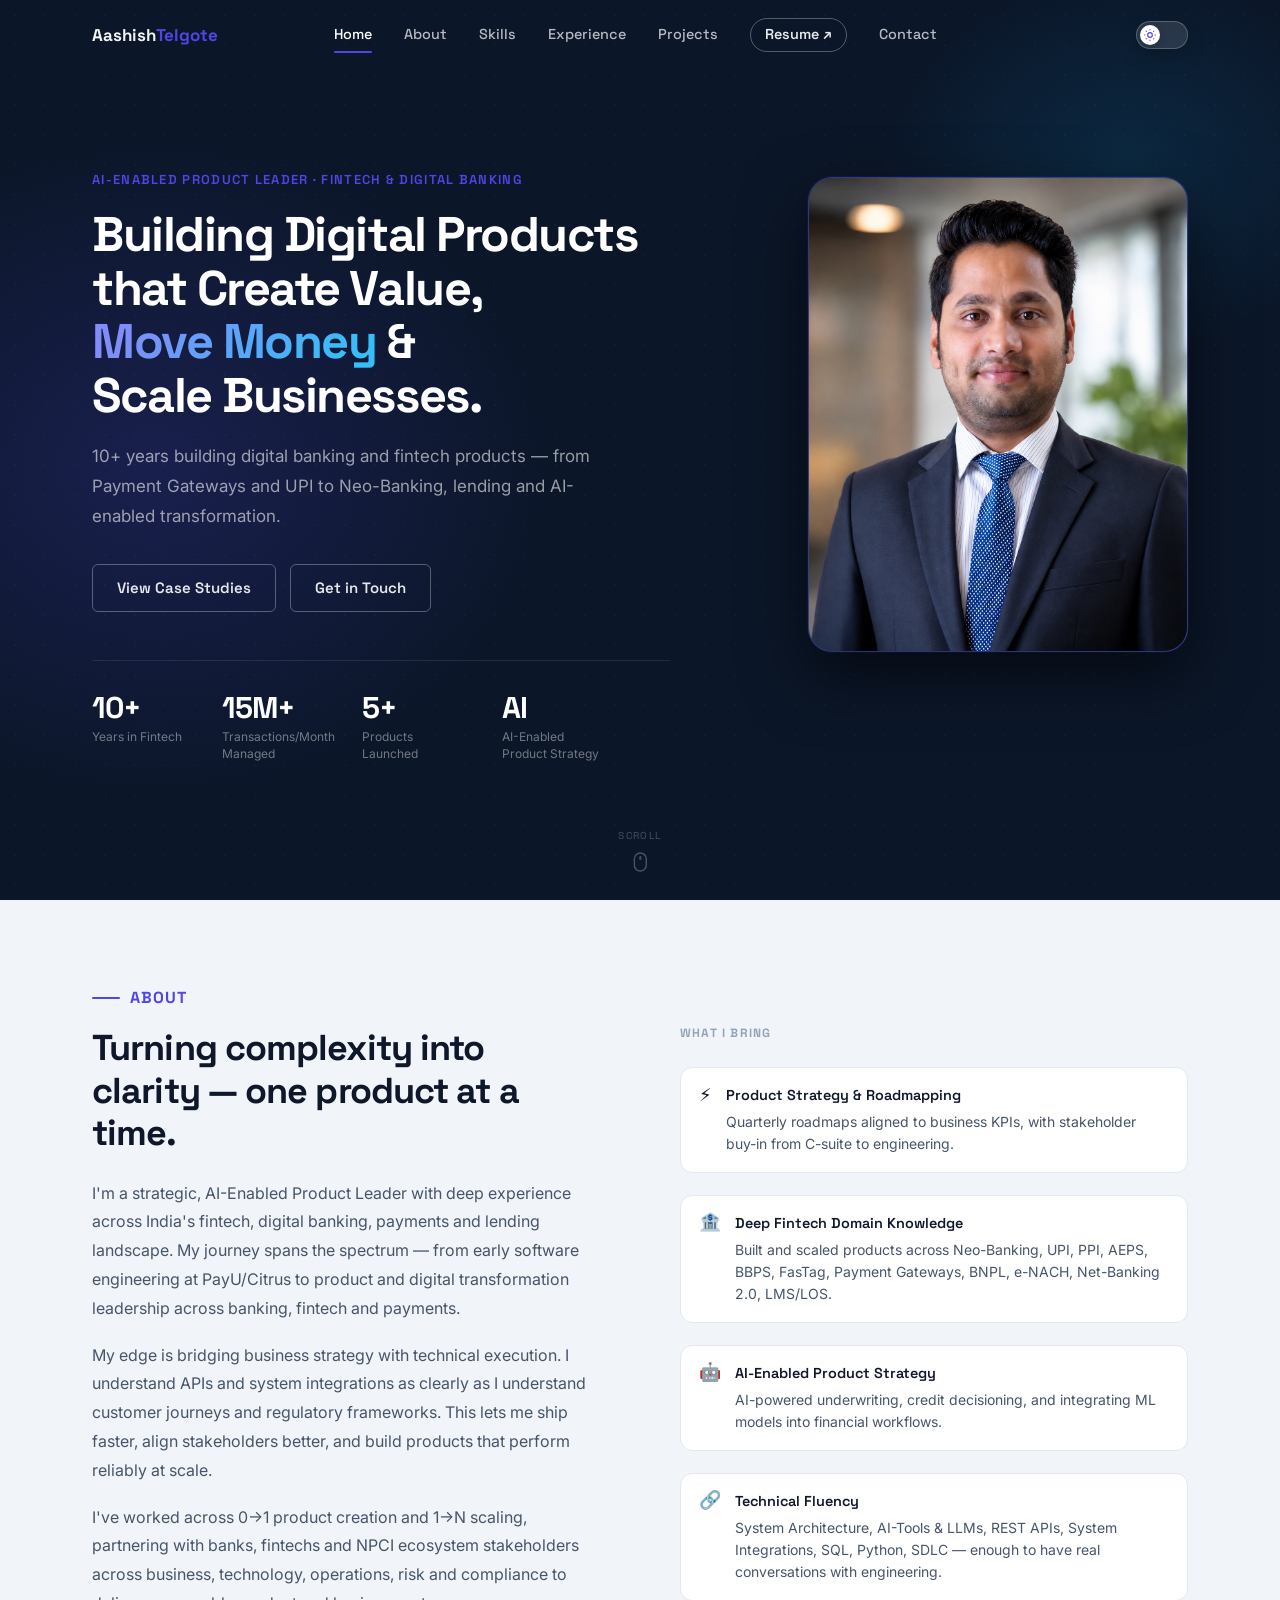
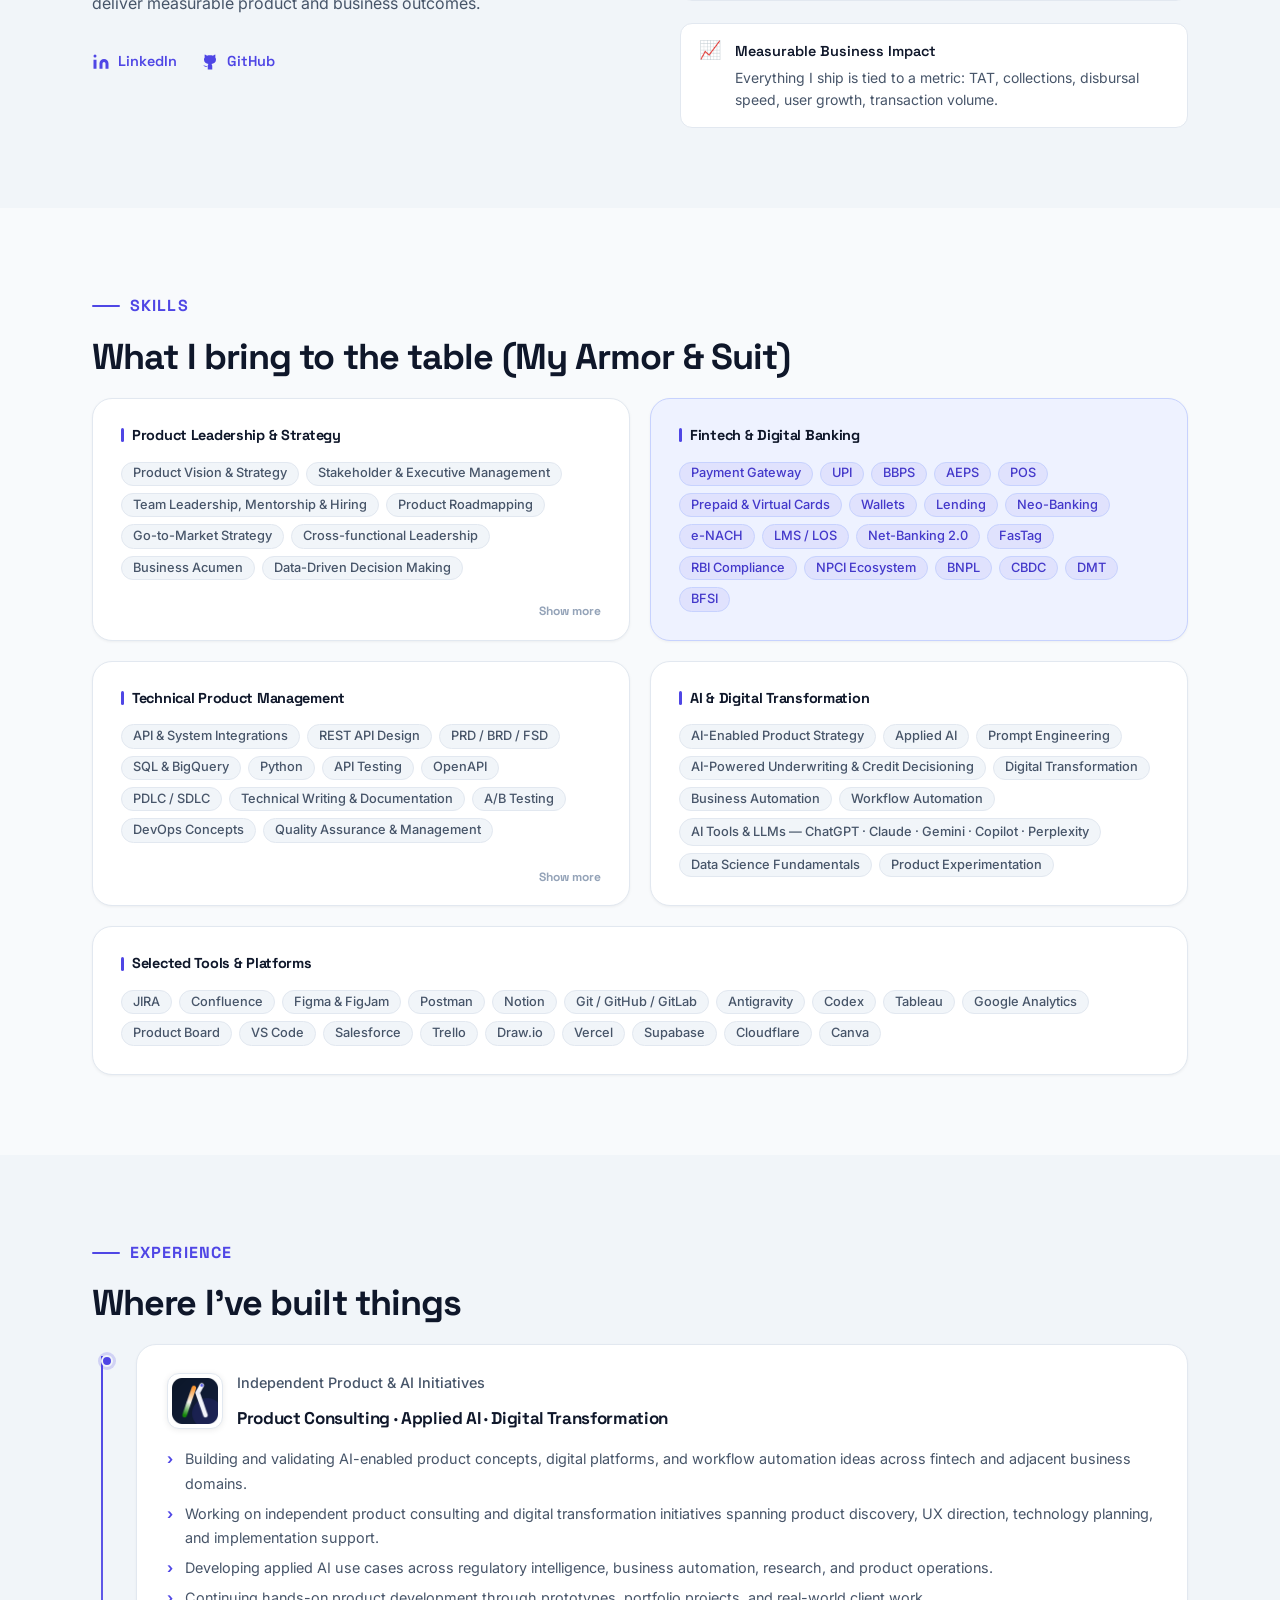
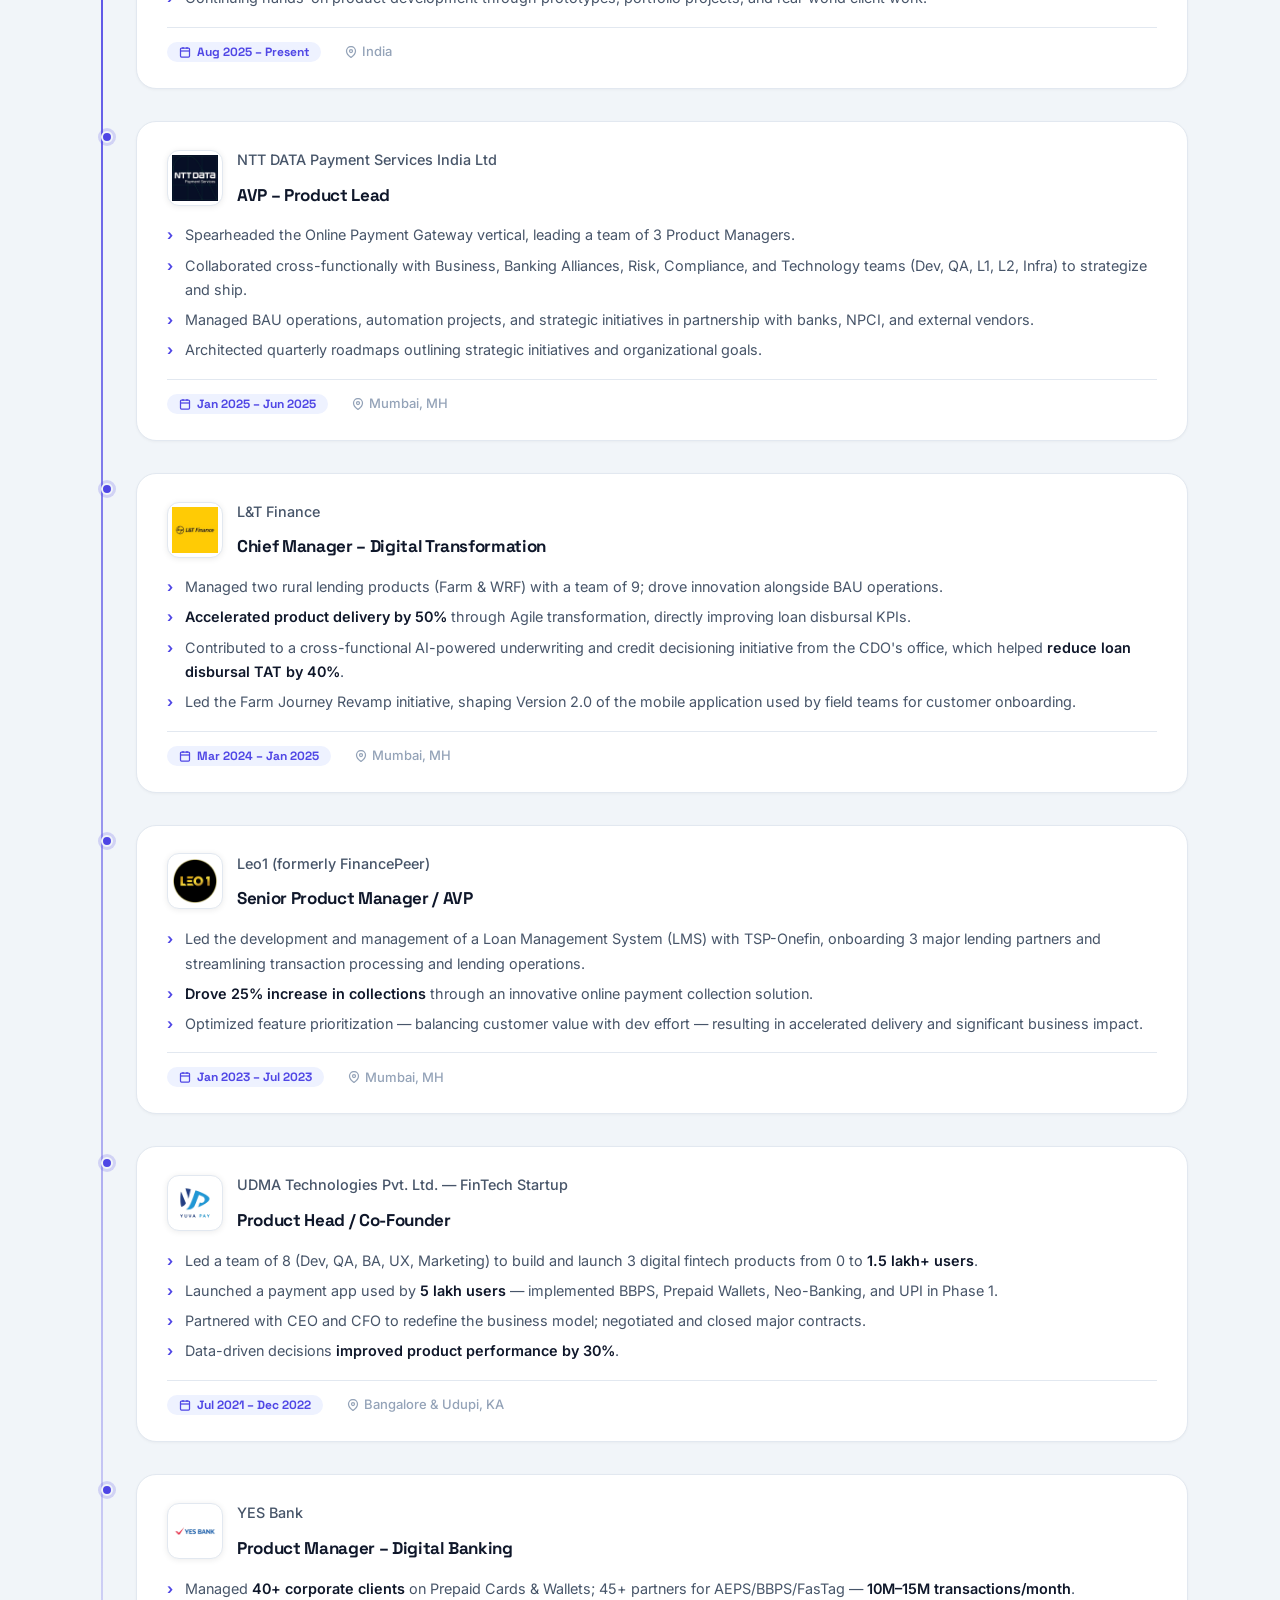
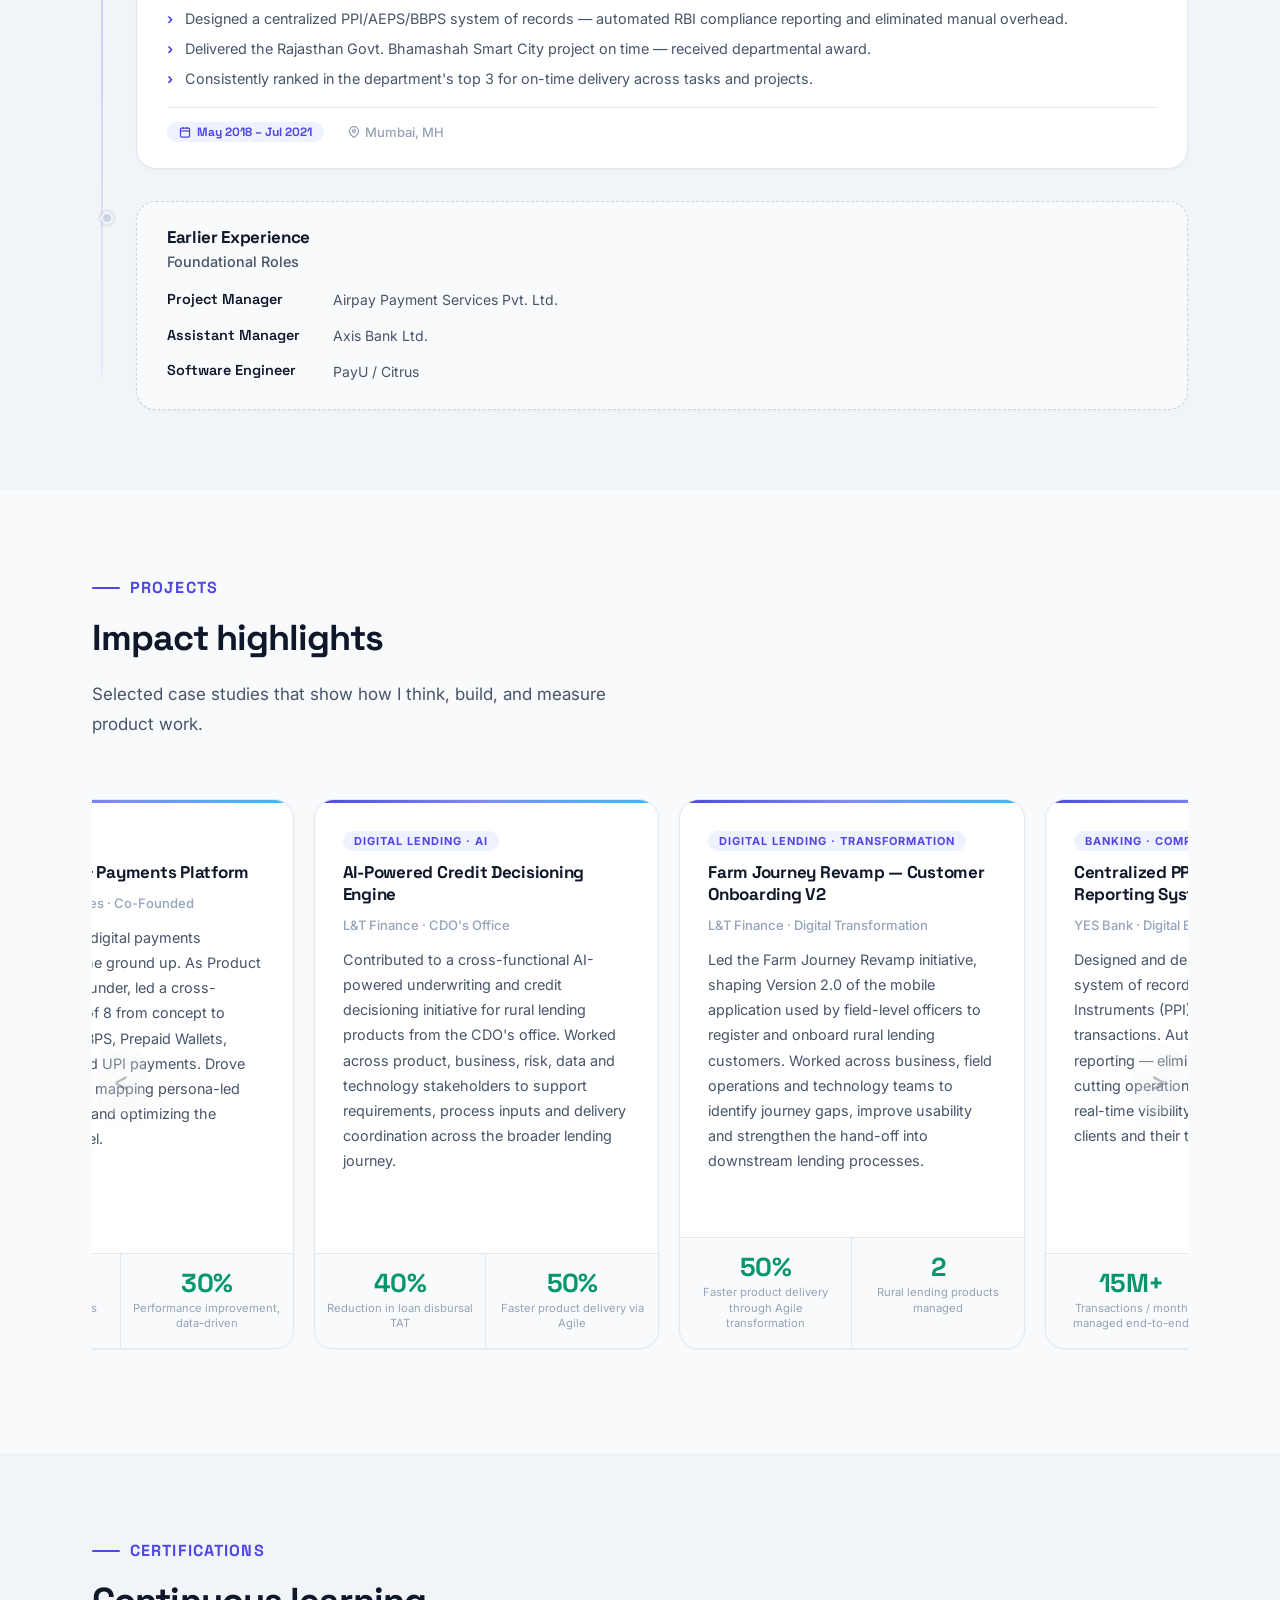
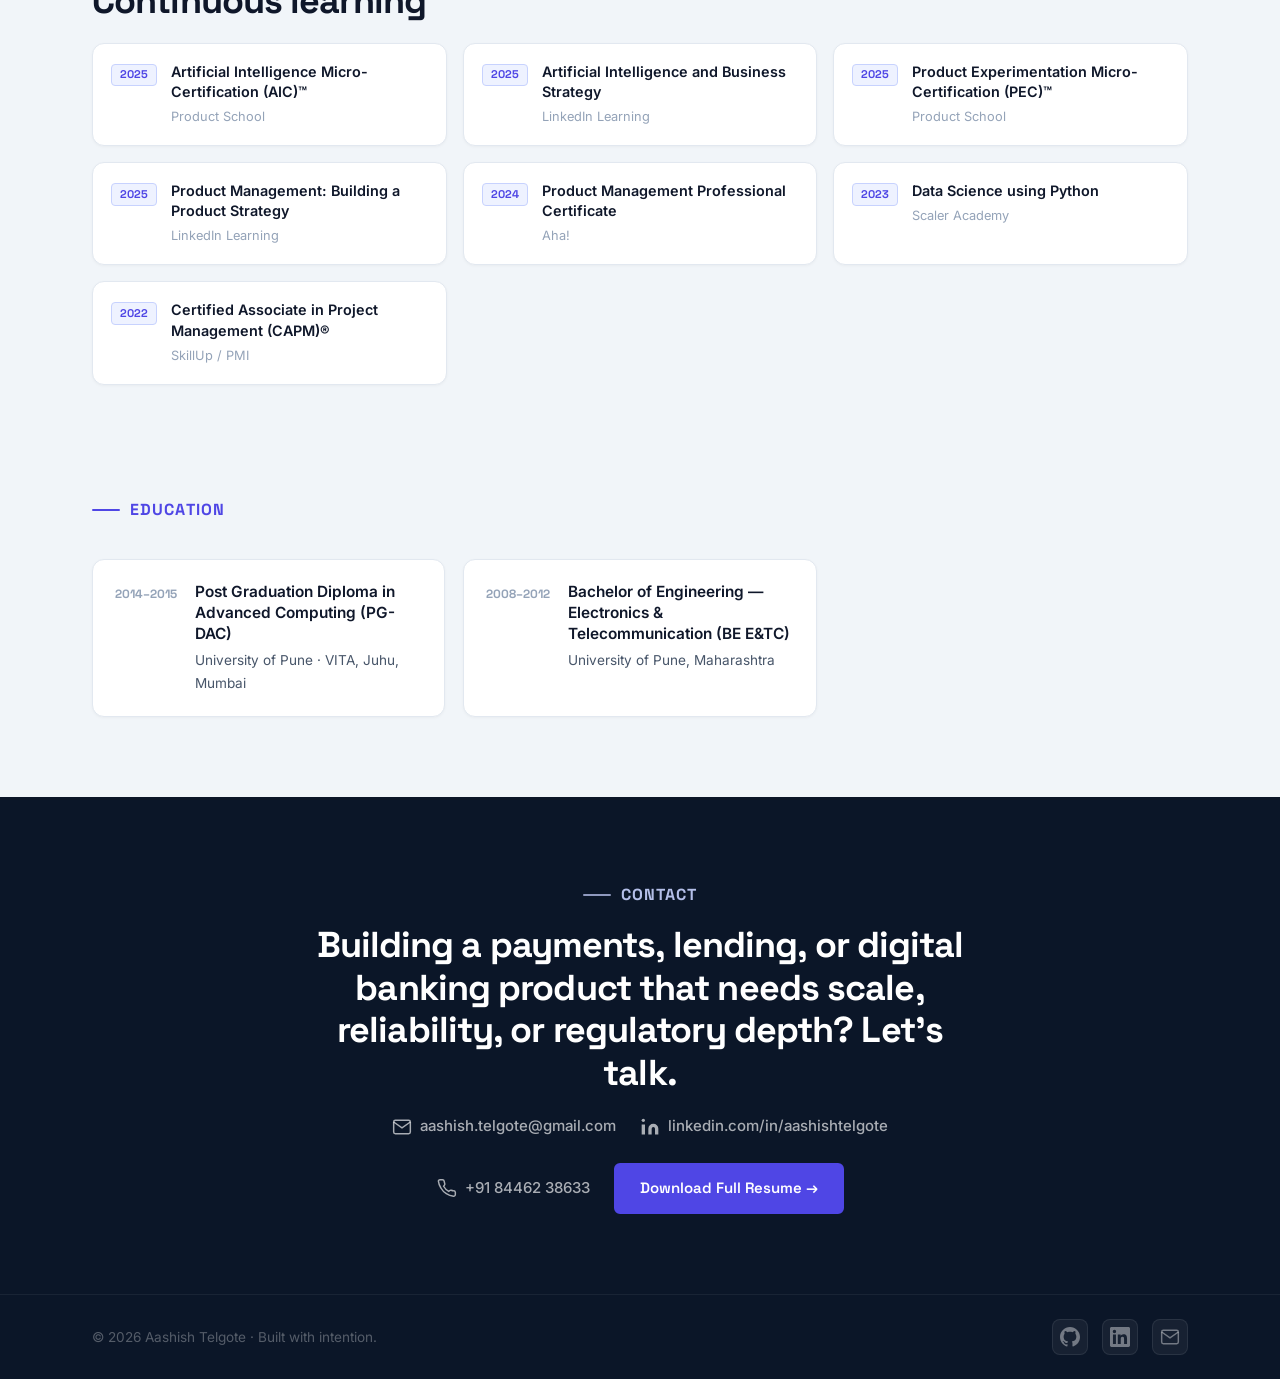
==== index.html @ 4cb27f3c "Refine skills section and capability presentation" ====
<!DOCTYPE html>
<html lang="en">
<head>
  <meta charset="UTF-8" />
  <meta name="viewport" content="width=device-width, initial-scale=1.0" />
  <meta name="description" content="Aashish Telgote – AI-Enabled Product Leader with 10+ years in fintech, digital banking, and payments. Building products that move money and scale businesses." />
  
  <title>Aashish Telgote | AI-Enabled Product Leader – Digital Banking & Fintech</title>
  <meta name="author" content="Aashish Telgote">
  <meta property="og:type" content="Portfolio Website">

  <!-- Favicons -->
<link rel="icon" type="image/svg+xml" href="assets/images/favicon/favicon.svg">
<link rel="icon" type="image/x-icon" href="assets/images/favicon/favicon.ico">
<link rel="icon" type="image/png" sizes="32x32" href="assets/images/favicon/favicon-32x32.png">
<link rel="icon" type="image/png" sizes="16x16" href="assets/images/favicon/favicon-16x16.png">
<link rel="apple-touch-icon" sizes="180x180" href="assets/images/favicon/apple-touch-icon.png">
<link rel="manifest" href="assets/images/favicon/site.webmanifest">

<!-- Open Graph / LinkedIn, Facebook -->
<meta property="og:type" content="website">
<meta property="og:url" content="https://aashishlabs.github.io/">
<meta property="og:title" content="Aashish Telgote | AI-Enabled Product Leader – Digital Banking & Fintech">
<meta property="og:description" content="AI-enabled Product Leader with 10+ years building fintech and digital banking products. Explore case studies, experience, and impact.">
<meta property="og:image" content="https://aashishlabs.github.io/assets/images/favicon/og-image.jpg">
<meta property="og:image:width" content="1200">
<meta property="og:image:height" content="630">

<!-- Twitter -->
<meta name="twitter:card" content="summary_large_image">
<meta name="twitter:title" content="Aashish Telgote | AI-Enabled Product Leader – Digital Banking & Fintech">
<meta name="twitter:description" content="AI-enabled Product Leader with 10+ years building fintech and digital banking products.">
<meta name="twitter:image" content="https://aashishlabs.github.io/assets/images/favicon/og-image.jpg">
  <!-- Google Analytics 4 -->
  <script async src="https://www.googletagmanager.com/gtag/js?id=G-290YNS50S0"></script>
  <script>
    window.dataLayer = window.dataLayer || [];
    function gtag(){dataLayer.push(arguments);}
    window.analyticsDebug = new URLSearchParams(window.location.search).has('ga_debug');
    gtag('js', new Date());
    gtag('config', 'G-290YNS50S0', {
      debug_mode: window.analyticsDebug
    });
  </script>

  <!-- Preconnect for performance -->
  <link rel="preconnect" href="https://fonts.googleapis.com" />
  <link rel="preconnect" href="https://fonts.gstatic.com" crossorigin />
  <link href="https://fonts.googleapis.com/css2?family=Space+Grotesk:wght@400;500;600;700&family=Inter:ital,wght@0,400;0,500;0,600;1,400&display=swap" rel="stylesheet" />
  <script>
    (() => {
      const storedTheme = localStorage.getItem('theme');
      const prefersDark = window.matchMedia('(prefers-color-scheme: dark)').matches;
      document.documentElement.dataset.theme = storedTheme || (prefersDark ? 'dark' : 'light');
    })();
  </script>


  <link rel="stylesheet" href="assets/css/style.css?v=1.6" />
</head>
<body>

  <!-- ══════════════════════════════════════
       NAVIGATION
  ══════════════════════════════════════ -->
  <header class="nav" id="nav">
    <div class="container nav__inner">
      <a href="#hero" class="nav__logo" aria-label="Home">
        Aashish<span>Telgote</span>
      </a>
      <nav class="nav__links" id="navLinks" aria-label="Primary navigation">
        <a href="#hero">Home</a>
        <a href="#about">About</a>
        <a href="#skills">Skills</a>
        <a href="#experience">Experience</a>
        <a href="#case-studies">Projects</a>
        <a href="assets/files/Aashish_Telgote_Resume.pdf" class="nav__resume" target="_blank" rel="noopener">Resume ↗</a>
        <a href="#contact">Contact</a>
      </nav>
      <button class="theme-toggle" id="themeToggle" type="button" aria-label="Switch to dark mode" aria-pressed="false">
        <span class="theme-toggle__track" aria-hidden="true">
          <span class="theme-toggle__thumb">
            <svg class="theme-toggle__icon theme-toggle__icon--sun" width="14" height="14" viewBox="0 0 24 24" fill="none" stroke="currentColor" stroke-width="2" aria-hidden="true">
              <circle cx="12" cy="12" r="4"></circle>
              <path d="M12 2v2"></path>
              <path d="M12 20v2"></path>
              <path d="m4.93 4.93 1.41 1.41"></path>
              <path d="m17.66 17.66 1.41 1.41"></path>
              <path d="M2 12h2"></path>
              <path d="M20 12h2"></path>
              <path d="m6.34 17.66-1.41 1.41"></path>
              <path d="m19.07 4.93-1.41 1.41"></path>
            </svg>
            <svg class="theme-toggle__icon theme-toggle__icon--moon" width="14" height="14" viewBox="0 0 24 24" fill="none" stroke="currentColor" stroke-width="2" aria-hidden="true">
              <path d="M20.98 12.74A8.5 8.5 0 0 1 11.26 3.02 7.5 7.5 0 1 0 20.98 12.74Z"></path>
            </svg>
          </span>
        </span>
      </button>

      <button type="button" class="nav__toggle" id="navToggle" aria-label="Toggle navigation" aria-expanded="false" aria-controls="navLinks">
        <span></span><span></span><span></span>
      </button>
    </div>
  </header>

  <main>

    <!-- ══════════════════════════════════════
         HERO
    ══════════════════════════════════════ -->
    <section class="hero" id="hero" aria-label="Introduction">
      <div class="container hero__inner">

        <div class="hero__content">
          <p class="eyebrow">AI-Enabled Product Leader · Fintech &amp; Digital Banking</p>
          <h1 class="hero__headline">
            Building Digital Products<br />
            that Create Value,<br />
            <em>Move Money</em> &amp;<br />
            Scale Businesses.
          </h1>
          <p class="hero__sub">
            10+ years building digital banking and fintech products — from Payment Gateways and UPI to Neo-Banking, lending and AI-enabled transformation.
          </p>
          <div class="hero__actions">
            <a href="#case-studies" class="btn btn--hero">View Case Studies</a>
            <a href="#contact" class="btn btn--hero">Get in Touch</a>
          </div>

          <div class="hero__metrics" aria-label="Key achievements">
            <div class="metric">
              <span class="metric__val">10+</span>
              <span class="metric__label">Years in Fintech</span>
            </div>
            <div class="metric">
              <span class="metric__val">15M+</span>
              <span class="metric__label">Transactions/Month Managed</span>
            </div>
            <div class="metric">
              <span class="metric__val">5+</span>
              <span class="metric__label">Products Launched</span>
            </div>
            <div class="metric">
              <span class="metric__val">AI</span>
              <span class="metric__label">AI-Enabled Product Strategy</span>
            </div>
          </div>
        </div>

        <div class="hero__portrait">
          <div class="portrait-wrapper">
            <img
              src="assets/images/profile.png"
              alt="Aashish Telgote, AI-Enabled Product Leader"
              width="380"
              height="380"
            />
          </div>
        </div>

      </div>
      <div class="hero__scroll-hint" aria-hidden="true">
        <span>Scroll</span>
        <svg width="14" height="20" viewBox="0 0 14 20" fill="none" xmlns="http://www.w3.org/2000/svg">
          <rect x="1" y="1" width="12" height="18" rx="6" stroke="currentColor" stroke-width="1.5"/>
          <rect x="6" y="4" width="2" height="4" rx="1" fill="currentColor"/>
        </svg>
      </div>
    </section>

    <!-- ══════════════════════════════════════
         ABOUT
    ══════════════════════════════════════ -->
    <section class="section section--light" id="about" aria-label="About">
      <div class="container">
        <p class="section-label">About</p>
        <div class="about__grid">

          <div class="about__bio">
            <h2 class="section-heading">Turning complexity into clarity — one product at a time.</h2>
            <p>I'm a strategic, AI-Enabled Product Leader with deep experience across India's fintech, digital banking, payments and lending landscape. My journey spans the spectrum — from early software engineering at PayU/Citrus to product and digital transformation leadership across banking, fintech and payments.</p>
            <p>My edge is bridging business strategy with technical execution. I understand APIs and system integrations as clearly as I understand customer journeys and regulatory frameworks. This lets me ship faster, align stakeholders better, and build products that perform reliably at scale.</p>
            <p>I've worked across 0→1 product creation and 1→N scaling, partnering with banks, fintechs and NPCI ecosystem stakeholders across business, technology, operations, risk and compliance to deliver measurable product and business outcomes.</p>

            <div class="about__links">
              <a href="https://www.linkedin.com/in/aashishtelgote" target="_blank" rel="noopener" class="social-link">
                <svg width="18" height="18" viewBox="0 0 24 24" fill="currentColor" aria-hidden="true">
                  <path d="M16 8a6 6 0 0 1 6 6v7h-4v-7a2 2 0 0 0-2-2 2 2 0 0 0-2 2v7h-4v-7a6 6 0 0 1 6-6z"/>
                  <rect x="2" y="9" width="4" height="12"/>
                  <circle cx="4" cy="4" r="2"/>
                </svg>
                LinkedIn
              </a>
              <a href="https://github.com/aashishlabs" target="_blank" rel="noopener" class="social-link">
                <svg width="18" height="18" viewBox="0 0 24 24" fill="currentColor" aria-hidden="true">
                  <path d="M15 22v-4a4.8 4.8 0 0 0-1-3.5c3 0 6-2 6-5.5.08-1.25-.27-2.48-1-3.5.28-1.15.28-2.35 0-3.5 0 0-1 0-3 1.5-2.64-.5-5.36-.5-8 0C6 2 5 2 5 2c-.3 1.15-.3 2.35 0 3.5A5.403 5.403 0 0 0 4 9c0 3.5 3 5.5 6 5.5-.39.49-.68 1.05-.85 1.65-.17.6-.22 1.23-.15 1.85v4"/>
                  <path d="M9 18c-4.51 2-5-2-7-2"/>
                </svg>
                GitHub
              </a>
            </div>
          </div>

          <div class="about__pillars">
            <h3 class="pillars-heading">What I bring</h3>
            <ul class="bring-list">
              <li class="bring-item">
                <span class="bring-icon" aria-hidden="true">⚡</span>
                <div>
                  <strong>Product Strategy &amp; Roadmapping</strong>
                  <p>Quarterly roadmaps aligned to business KPIs, with stakeholder buy-in from C-suite to engineering.</p>
                </div>
              </li>
              <li class="bring-item">
                <span class="bring-icon" aria-hidden="true">🏦</span>
                <div>
                  <strong>Deep Fintech Domain Knowledge</strong>
                  <p>Built and scaled products across Neo-Banking, UPI, PPI, AEPS, BBPS, FasTag, Payment Gateways, BNPL, e-NACH, Net-Banking 2.0, LMS/LOS.</p>
                </div>
              </li>
              <li class="bring-item">
                <span class="bring-icon" aria-hidden="true">🤖</span>
                <div>
                  <strong>AI-Enabled Product Strategy</strong>
                  <p>AI-powered underwriting, credit decisioning, and integrating ML models into financial workflows.</p>
                </div>
              </li>
              <li class="bring-item">
                <span class="bring-icon" aria-hidden="true">🔗</span>
                <div>
                  <strong>Technical Fluency</strong>
                  <p>System Architecture, AI-Tools & LLMs, REST APIs, System Integrations, SQL, Python, SDLC — enough to have real conversations with engineering.</p>
                </div>
              </li>
              <li class="bring-item">
                <span class="bring-icon" aria-hidden="true">📈</span>
                <div>
                  <strong>Measurable Business Impact</strong>
                  <p>Everything I ship is tied to a metric: TAT, collections, disbursal speed, user growth, transaction volume.</p>
                </div>
              </li>
            </ul>
          </div>

        </div>
      </div>
    </section>

    <!-- ══════════════════════════════════════
         SKILLS
    ══════════════════════════════════════ -->
    <section class="section" id="skills" aria-label="Skills">
      <div class="container">
        <p class="section-label">Skills</p>
        <h2 class="section-heading">What I bring to the table (My Armor & Suit)</h2>
        <div class="skills__grid">

          <div class="skill-card skill-card--desktop-collapsible reveal">
            <h3 class="skill-card__title">Product Leadership &amp; Strategy</h3>
            <div class="tags">
              <span class="tag">Product Vision & Strategy</span>
              <span class="tag">Stakeholder & Executive Management</span>
              <span class="tag">Team Leadership, Mentorship & Hiring</span>
              <span class="tag">Product Roadmapping</span>
              <span class="tag">Go-to-Market Strategy</span>
              <span class="tag">Cross-functional Leadership</span>
              <span class="tag">Business Acumen</span>
              <span class="tag">Data-Driven Decision Making</span>
              <span class="tag tag--desktop-collapsed-hidden">P&L Management</span>
              <span class="tag tag--desktop-collapsed-hidden">Business Analysis</span>
              <span class="tag tag--desktop-collapsed-hidden">Strategic Thinking</span>
              <span class="tag tag--desktop-collapsed-hidden">Product & Project Governance</span>
              <span class="tag tag--desktop-collapsed-hidden">Scope & Change Management</span>
              <span class="tag tag--desktop-collapsed-hidden">Agile Delivery & Scrum</span>
              <span class="tag tag--desktop-collapsed-hidden">OKRs &amp; KPIs</span>
              <span class="tag tag--desktop-collapsed-hidden">User Research</span>
              <span class="tag tag--desktop-collapsed-hidden">RICE & MoSCoW Frameworks</span>
              <span class="tag tag--desktop-collapsed-hidden">Competitive Analysis & Benchmarking</span>
              <span class="tag tag--desktop-collapsed-hidden">Revenue Growth Strategies</span>
              <span class="tag tag--desktop-collapsed-hidden">Cost Control & Management</span>
              <span class="tag tag--desktop-collapsed-hidden">Adaptability</span>
              <span class="tag tag--desktop-collapsed-hidden">Visionary Thinking</span>
            </div>
            <button class="skill-card__more" type="button" aria-label="Show more skills" aria-expanded="false">Show more</button>
          </div>

          <div class="skill-card skill-card--accent reveal">
            <h3 class="skill-card__title">Fintech &amp; Digital Banking</h3>
            <div class="tags">
              <span class="tag tag--accent tag--desktop-order-first">Payment Gateway</span>
              <span class="tag tag--accent tag--desktop-order-first">UPI</span>
              <span class="tag tag--accent tag--desktop-order-first">BBPS</span>
              <span class="tag tag--accent tag--desktop-order-first">AEPS</span>
              <span class="tag tag--accent">Prepaid &amp; Virtual Cards</span>
              <span class="tag tag--accent">Wallets</span>
              <span class="tag tag--accent">Lending</span>
              <span class="tag tag--accent">Neo-Banking</span>
              <span class="tag tag--accent tag--desktop-order-first">POS</span>
              <span class="tag tag--accent">e-NACH</span>
              <span class="tag tag--accent">LMS / LOS</span>
              <span class="tag tag--accent">Net-Banking 2.0</span>
              <span class="tag tag--accent tag--desktop-order-later">RBI Compliance</span>
              <span class="tag tag--accent tag--desktop-order-later">NPCI Ecosystem</span>
              <span class="tag tag--accent">FasTag</span>
              <span class="tag tag--accent tag--desktop-order-later">BNPL</span>
              <span class="tag tag--accent tag--desktop-order-later">CBDC</span>
              <span class="tag tag--accent tag--desktop-order-later">DMT</span>
              <span class="tag tag--accent tag--desktop-order-later">BFSI</span>
            </div>
            <button class="skill-card__more" type="button" aria-label="Show more skills" aria-expanded="false">Show more</button>
          </div>

          <div class="skill-card skill-card--desktop-collapsible reveal">
            <h3 class="skill-card__title">Technical Product Management</h3>
            <div class="tags">
              <span class="tag">API & System Integrations</span>
              <span class="tag">REST API Design</span>
              <span class="tag">PRD / BRD / FSD</span>
              <span class="tag">SQL & BigQuery</span>
              <span class="tag">Python</span>
              <span class="tag">API Testing</span>
              <span class="tag">OpenAPI</span>
              <span class="tag">PDLC / SDLC</span>
              <span class="tag">Technical Writing & Documentation</span>
              <span class="tag tag--desktop-order-later">DevOps Concepts</span>
              <span class="tag tag--desktop-order-later">Quality Assurance & Management</span>
              <span class="tag tag--desktop-collapsed-hidden">UED & UID</span>
              <span class="tag">A/B Testing</span>
              <span class="tag tag--desktop-collapsed-hidden">HTML / CSS / JavaScript</span>
              <span class="tag tag--desktop-collapsed-hidden">JSON / XML / YAML</span>
              <span class="tag tag--desktop-collapsed-hidden">Java</span>
              <span class="tag tag--desktop-collapsed-hidden">Flutter</span>
              <span class="tag tag--desktop-collapsed-hidden">Dart</span>
            </div>
            <button class="skill-card__more" type="button" aria-label="Show more skills" aria-expanded="false">Show more</button>
          </div>

          <div class="skill-card reveal">
            <h3 class="skill-card__title">AI &amp; Digital Transformation</h3>
            <div class="tags">
              <span class="tag">AI-Enabled Product Strategy</span>
              <span class="tag">Applied AI</span>
              <span class="tag">Prompt Engineering</span>
              <span class="tag">AI-Powered Underwriting & Credit Decisioning</span>
              <span class="tag">Digital Transformation</span>
              <span class="tag">Business Automation</span>
              <span class="tag">Workflow Automation</span>
              <span class="tag tag--long">AI Tools & LLMs — ChatGPT · Claude · Gemini · Copilot · Perplexity</span>
              <span class="tag">Data Science Fundamentals</span>
              <span class="tag">Product Experimentation</span>
            </div>
            <button class="skill-card__more" type="button" aria-label="Show more skills" aria-expanded="false">Show more</button>
          </div>

          <div class="skill-card skill-card--wide reveal">
            <h3 class="skill-card__title">Selected Tools &amp; Platforms</h3>
            <div class="tags">
              <span class="tag">JIRA</span>
              <span class="tag">Confluence</span>
              <span class="tag">Figma & FigJam</span>
              <span class="tag">Postman</span>
              <span class="tag">Notion</span>
              <span class="tag">Git / GitHub / GitLab</span>
              <span class="tag">Antigravity</span>
              <span class="tag">Codex</span>
              <span class="tag">Tableau</span>
              <span class="tag">Google Analytics</span>
              <span class="tag">Product Board</span>
              <span class="tag">VS Code</span>
              <span class="tag">Salesforce</span>
              <span class="tag">Trello</span>
              <span class="tag">Draw.io</span>
              <span class="tag">Vercel</span>
              <span class="tag">Supabase</span>
              <span class="tag">Cloudflare</span>
              <span class="tag">Canva</span>
            </div>
            <button class="skill-card__more" type="button" aria-label="Show more skills" aria-expanded="false">Show more</button>
          </div>

        </div>
      </div>
    </section>

    <!-- ══════════════════════════════════════
         EXPERIENCE
    ══════════════════════════════════════ -->
    <section class="section section--light" id="experience" aria-label="Work Experience">
      <div class="container">
        <p class="section-label">Experience</p>
        <h2 class="section-heading">Where I've built things</h2>

        <div class="timeline" role="list">

          <div class="timeline__item reveal" role="listitem">
            <div class="timeline__dot" aria-hidden="true"></div>
            <div class="timeline__card">
              <div class="timeline__header">
                <div class="timeline__logo timeline__logo--img"><img src="assets/images/logos/aashishlabs.png" alt="" /></div>
                <div class="timeline__header-text">
                  <p class="timeline__org">Independent Product &amp; AI Initiatives</p>
                  <h3 class="timeline__role">Product Consulting · Applied AI · Digital Transformation</h3>
                </div>
              </div>
              <ul class="timeline__bullets">
                <li>Building and validating AI-enabled product concepts, digital platforms, and workflow automation ideas across fintech and adjacent business domains.</li>
                <li>Working on independent product consulting and digital transformation initiatives spanning product discovery, UX direction, technology planning, and implementation support.</li>
                <li>Developing applied AI use cases across regulatory intelligence, business automation, research, and product operations.</li>
                <li>Continuing hands-on product development through prototypes, portfolio projects, and real-world client work.</li>
              </ul>
              <div class="timeline__footer">
                <span class="timeline__period"><svg width="12" height="12" viewBox="0 0 24 24" fill="none" stroke="currentColor" stroke-width="2.5" aria-hidden="true"><rect x="3" y="4" width="18" height="18" rx="2"/><line x1="16" y1="2" x2="16" y2="6"/><line x1="8" y1="2" x2="8" y2="6"/><line x1="3" y1="10" x2="21" y2="10"/></svg>Aug 2025 – Present</span>
                <span class="timeline__location"><svg width="12" height="12" viewBox="0 0 24 24" fill="none" stroke="currentColor" stroke-width="2.5" aria-hidden="true"><path d="M21 10c0 7-9 13-9 13s-9-6-9-13a9 9 0 0 1 18 0z"/><circle cx="12" cy="10" r="3"/></svg>India</span>
              </div>
            </div>
          </div>

          <div class="timeline__item reveal" role="listitem">
            <div class="timeline__dot" aria-hidden="true"></div>
            <div class="timeline__card">
              <div class="timeline__header">
                <div class="timeline__logo timeline__logo--img"><img src="assets/images/logos/nttdata.png" alt="NTT DATA" /></div>
                <div class="timeline__header-text">
                  <p class="timeline__org">NTT DATA Payment Services India Ltd</p>
                  <h3 class="timeline__role">AVP – Product Lead</h3>
                </div>
              </div>
              <ul class="timeline__bullets">
                <li>Spearheaded the Online Payment Gateway vertical, leading a team of 3 Product Managers.</li>
                <li>Collaborated cross-functionally with Business, Banking Alliances, Risk, Compliance, and Technology teams (Dev, QA, L1, L2, Infra) to strategize and ship.</li>
                <li>Managed BAU operations, automation projects, and strategic initiatives in partnership with banks, NPCI, and external vendors.</li>
                <li>Architected quarterly roadmaps outlining strategic initiatives and organizational goals.</li>
              </ul>
              <div class="timeline__footer">
                <span class="timeline__period"><svg width="12" height="12" viewBox="0 0 24 24" fill="none" stroke="currentColor" stroke-width="2.5" aria-hidden="true"><rect x="3" y="4" width="18" height="18" rx="2"/><line x1="16" y1="2" x2="16" y2="6"/><line x1="8" y1="2" x2="8" y2="6"/><line x1="3" y1="10" x2="21" y2="10"/></svg>Jan 2025 – Jun 2025</span>
                <span class="timeline__location"><svg width="12" height="12" viewBox="0 0 24 24" fill="none" stroke="currentColor" stroke-width="2.5" aria-hidden="true"><path d="M21 10c0 7-9 13-9 13s-9-6-9-13a9 9 0 0 1 18 0z"/><circle cx="12" cy="10" r="3"/></svg>Mumbai, MH</span>
              </div>
            </div>
          </div>

          <div class="timeline__item reveal" role="listitem">
            <div class="timeline__dot" aria-hidden="true"></div>
            <div class="timeline__card">
              <div class="timeline__header">
                <div class="timeline__logo timeline__logo--img"><img src="assets/images/logos/lt-finance.png" alt="L&T Finance" /></div>
                <div class="timeline__header-text">
                  <p class="timeline__org">L&amp;T Finance</p>
                  <h3 class="timeline__role">Chief Manager – Digital Transformation</h3>
                </div>
              </div>
              <ul class="timeline__bullets">
                <li>Managed two rural lending products (Farm &amp; WRF) with a team of 9; drove innovation alongside BAU operations.</li>
                <li><strong>Accelerated product delivery by 50%</strong> through Agile transformation, directly improving loan disbursal KPIs.</li>
                <li>Contributed to a cross-functional AI-powered underwriting and credit decisioning initiative from the CDO's office, which helped <strong>reduce loan disbursal TAT by 40%</strong>.</li>
                <li>Led the Farm Journey Revamp initiative, shaping Version 2.0 of the mobile application used by field teams for customer onboarding.</li>
              </ul>
              <div class="timeline__footer">
                <span class="timeline__period"><svg width="12" height="12" viewBox="0 0 24 24" fill="none" stroke="currentColor" stroke-width="2.5" aria-hidden="true"><rect x="3" y="4" width="18" height="18" rx="2"/><line x1="16" y1="2" x2="16" y2="6"/><line x1="8" y1="2" x2="8" y2="6"/><line x1="3" y1="10" x2="21" y2="10"/></svg>Mar 2024 – Jan 2025</span>
                <span class="timeline__location"><svg width="12" height="12" viewBox="0 0 24 24" fill="none" stroke="currentColor" stroke-width="2.5" aria-hidden="true"><path d="M21 10c0 7-9 13-9 13s-9-6-9-13a9 9 0 0 1 18 0z"/><circle cx="12" cy="10" r="3"/></svg>Mumbai, MH</span>
              </div>
            </div>
          </div>

          <div class="timeline__item reveal" role="listitem">
            <div class="timeline__dot" aria-hidden="true"></div>
            <div class="timeline__card">
              <div class="timeline__header">
                <div class="timeline__logo timeline__logo--img"><img src="assets/images/logos/leo1.png" alt="Leo1" /></div>
                <div class="timeline__header-text">
                  <p class="timeline__org">Leo1 (formerly FinancePeer)</p>
                  <h3 class="timeline__role">Senior Product Manager / AVP</h3>
                </div>
              </div>
              <ul class="timeline__bullets">
                <li>Led the development and management of a Loan Management System (LMS) with TSP-Onefin, onboarding 3 major lending partners and streamlining transaction processing and lending operations.</li>
                <li><strong>Drove 25% increase in collections</strong> through an innovative online payment collection solution.</li>
                <li>Optimized feature prioritization — balancing customer value with dev effort — resulting in accelerated delivery and significant business impact.</li>
              </ul>
              <div class="timeline__footer">
                <span class="timeline__period"><svg width="12" height="12" viewBox="0 0 24 24" fill="none" stroke="currentColor" stroke-width="2.5" aria-hidden="true"><rect x="3" y="4" width="18" height="18" rx="2"/><line x1="16" y1="2" x2="16" y2="6"/><line x1="8" y1="2" x2="8" y2="6"/><line x1="3" y1="10" x2="21" y2="10"/></svg>Jan 2023 – Jul 2023</span>
                <span class="timeline__location"><svg width="12" height="12" viewBox="0 0 24 24" fill="none" stroke="currentColor" stroke-width="2.5" aria-hidden="true"><path d="M21 10c0 7-9 13-9 13s-9-6-9-13a9 9 0 0 1 18 0z"/><circle cx="12" cy="10" r="3"/></svg>Mumbai, MH</span>
              </div>
            </div>
          </div>

          <div class="timeline__item reveal" role="listitem">
            <div class="timeline__dot" aria-hidden="true"></div>
            <div class="timeline__card">
              <div class="timeline__header">
                <div class="timeline__logo timeline__logo--img"><img src="assets/images/logos/udma.png" alt="UDMA Technologies" /></div>
                <div class="timeline__header-text">
                  <p class="timeline__org">UDMA Technologies Pvt. Ltd. — FinTech Startup</p>
                  <h3 class="timeline__role">Product Head / Co-Founder</h3>
                </div>
              </div>
              <ul class="timeline__bullets">
                <li>Led a team of 8 (Dev, QA, BA, UX, Marketing) to build and launch 3 digital fintech products from 0 to <strong>1.5 lakh+ users</strong>.</li>
                <li>Launched a payment app used by <strong>5 lakh users</strong> — implemented BBPS, Prepaid Wallets, Neo-Banking, and UPI in Phase 1.</li>
                <li>Partnered with CEO and CFO to redefine the business model; negotiated and closed major contracts.</li>
                <li>Data-driven decisions <strong>improved product performance by 30%</strong>.</li>
              </ul>
              <div class="timeline__footer">
                <span class="timeline__period"><svg width="12" height="12" viewBox="0 0 24 24" fill="none" stroke="currentColor" stroke-width="2.5" aria-hidden="true"><rect x="3" y="4" width="18" height="18" rx="2"/><line x1="16" y1="2" x2="16" y2="6"/><line x1="8" y1="2" x2="8" y2="6"/><line x1="3" y1="10" x2="21" y2="10"/></svg>Jul 2021 – Dec 2022</span>
                <span class="timeline__location"><svg width="12" height="12" viewBox="0 0 24 24" fill="none" stroke="currentColor" stroke-width="2.5" aria-hidden="true"><path d="M21 10c0 7-9 13-9 13s-9-6-9-13a9 9 0 0 1 18 0z"/><circle cx="12" cy="10" r="3"/></svg>Bangalore &amp; Udupi, KA</span>
              </div>
            </div>
          </div>

          <div class="timeline__item reveal" role="listitem">
            <div class="timeline__dot" aria-hidden="true"></div>
            <div class="timeline__card">
              <div class="timeline__header">
                <div class="timeline__logo timeline__logo--img"><img src="assets/images/logos/yes-bank.png" alt="YES Bank" /></div>
                <div class="timeline__header-text">
                  <p class="timeline__org">YES Bank</p>
                  <h3 class="timeline__role">Product Manager – Digital Banking</h3>
                </div>
              </div>
              <ul class="timeline__bullets">
                <li>Managed <strong>40+ corporate clients</strong> on Prepaid Cards &amp; Wallets; 45+ partners for AEPS/BBPS/FasTag — <strong>10M–15M transactions/month</strong>.</li>
                <li>Designed a centralized PPI/AEPS/BBPS system of records — automated RBI compliance reporting and eliminated manual overhead.</li>
                <li>Delivered the Rajasthan Govt. Bhamashah Smart City project on time — received departmental award.</li>
                <li>Consistently ranked in the department's top 3 for on-time delivery across tasks and projects.</li>
              </ul>
              <div class="timeline__footer">
                <span class="timeline__period"><svg width="12" height="12" viewBox="0 0 24 24" fill="none" stroke="currentColor" stroke-width="2.5" aria-hidden="true"><rect x="3" y="4" width="18" height="18" rx="2"/><line x1="16" y1="2" x2="16" y2="6"/><line x1="8" y1="2" x2="8" y2="6"/><line x1="3" y1="10" x2="21" y2="10"/></svg>May 2018 – Jul 2021</span>
                <span class="timeline__location"><svg width="12" height="12" viewBox="0 0 24 24" fill="none" stroke="currentColor" stroke-width="2.5" aria-hidden="true"><path d="M21 10c0 7-9 13-9 13s-9-6-9-13a9 9 0 0 1 18 0z"/><circle cx="12" cy="10" r="3"/></svg>Mumbai, MH</span>
              </div>
            </div>
          </div>

          <div class="timeline__item reveal" role="listitem">
            <div class="timeline__dot timeline__dot--muted" aria-hidden="true"></div>
            <div class="timeline__card timeline__card--earlier">
              <h3 class="timeline__role">Earlier Experience</h3>
              <p class="timeline__org">Foundational Roles</p>
              <div class="earlier-roles">
                <div class="earlier-role">
                  <span class="earlier-role__title">Project Manager</span>
                  <span class="earlier-role__org">Airpay Payment Services Pvt. Ltd.</span>
                </div>
                <div class="earlier-role">
                  <span class="earlier-role__title">Assistant Manager</span>
                  <span class="earlier-role__org">Axis Bank Ltd.</span>
                </div>
                <div class="earlier-role">
                  <span class="earlier-role__title">Software Engineer</span>
                  <span class="earlier-role__org">PayU / Citrus</span>
                </div>
              </div>
            </div>
          </div>

        </div>
      </div>
    </section>

    <!-- ══════════════════════════════════════
         PROJECTS / CASE STUDIES
    ══════════════════════════════════════ -->
    <section class="section" id="case-studies" aria-label="Projects and Case Studies">
      <div class="container">
        <p class="section-label">Projects</p>
        <h2 class="section-heading">Impact highlights</h2>
        <p class="section-sub">Selected case studies that show how I think, build, and measure product work.</p>

        <div class="projects__carousel" data-project-carousel>
          <button class="projects__arrow projects__arrow--previous" type="button" data-project-direction="-1" aria-label="Show previous project" aria-controls="projectsViewport">‹</button>
          <button class="projects__arrow projects__arrow--next" type="button" data-project-direction="1" aria-label="Show next project" aria-controls="projectsViewport">›</button>
          <div class="projects__viewport" id="projectsViewport" data-carousel-viewport aria-label="Project case studies moving continuously. Hover, focus, or touch a card to pause.">
            <div class="projects__grid" data-carousel-track>

          <a class="project-card" href="projects/digital-banking/neo-banking-payments.html" aria-label="View Neo-Banking and Payments Platform case study">
            <div class="project-card__body">
              <div class="project-card__tag">FinTech · 0→1</div>
              <h3 class="project-card__title">Neo-Banking &amp; Payments Platform</h3>
              <p class="project-card__org">UDMA Technologies · Co-Founded</p>
              <p class="project-card__desc">
                Built a full-stack digital payments company from the ground up. As Product Head and Co-Founder, led a cross-functional team of 8 from concept to launch across BBPS, Prepaid Wallets, Neo-Banking, and UPI payments. Drove go-to-market by mapping persona-led feature journeys and optimizing the onboarding funnel.
              </p>
            </div>
            <div class="project-card__impact">
              <div class="impact-item">
                <span class="impact-val">5L+</span>
                <span class="impact-label">Users on the payments platform</span>
              </div>
              <div class="impact-item">
                <span class="impact-val">30%</span>
                <span class="impact-label">Performance improvement, data-driven</span>
              </div>
            </div>
          </a>

          <a class="project-card" href="projects/ai/credit-decisioning-engine.html" aria-label="View AI-Powered Credit Decisioning Engine case study">
            <div class="project-card__body">
              <div class="project-card__tag">Digital Lending · AI</div>
              <h3 class="project-card__title">AI-Powered Credit Decisioning Engine</h3>
              <p class="project-card__org">L&amp;T Finance · CDO's Office</p>
              <p class="project-card__desc">
                Contributed to a cross-functional AI-powered underwriting and credit decisioning initiative for rural lending products from the CDO's office. Worked across product, business, risk, data and technology stakeholders to support requirements, process inputs and delivery coordination across the broader lending journey.
              </p>
            </div>
            <div class="project-card__impact">
              <div class="impact-item">
                <span class="impact-val">40%</span>
                <span class="impact-label">Reduction in loan disbursal TAT</span>
              </div>
              <div class="impact-item">
                <span class="impact-val">50%</span>
                <span class="impact-label">Faster product delivery via Agile</span>
              </div>
            </div>
          </a>
          <a class="project-card" href="projects/digital-banking/farm-journey-v2.html" aria-label="View Farm Journey Revamp Customer Onboarding V2 case study">
            <div class="project-card__body">
              <div class="project-card__tag">Digital Lending · Transformation</div>
              <h3 class="project-card__title">Farm Journey Revamp — Customer Onboarding V2</h3>
              <p class="project-card__org">L&amp;T Finance · Digital Transformation</p>
              <p class="project-card__desc">
                Led the Farm Journey Revamp initiative, shaping Version 2.0 of the mobile application used by field-level officers to register and onboard rural lending customers. Worked across business, field operations and technology teams to identify journey gaps, improve usability and strengthen the hand-off into downstream lending processes.
              </p>
            </div>
            <div class="project-card__impact">
              <div class="impact-item">
                <span class="impact-val">50%</span>
                <span class="impact-label">Faster product delivery through Agile transformation</span>
              </div>
              <div class="impact-item">
                <span class="impact-val">2</span>
                <span class="impact-label">Rural lending products managed</span>
              </div>
            </div>
          </a>
          <a class="project-card" href="projects/payments/centralized-compliance-reporting.html" aria-label="View Centralized Payments Reporting System case study">
            <div class="project-card__body">
              <div class="project-card__tag">Banking · Compliance</div>
              <h3 class="project-card__title">Centralized PPI &amp; Payments Reporting System</h3>
              <p class="project-card__org">YES Bank · Digital Banking</p>
              <p class="project-card__desc">
                Designed and deployed a centralized system of records for Prepaid Payment Instruments (PPI), AEPS, and BBPS transactions. Automated RBI compliance reporting — eliminating manual processes, cutting operational overhead, and enabling real-time visibility across 40+ corporate clients and their transaction flows.
              </p>
            </div>
            <div class="project-card__impact">
              <div class="impact-item">
                <span class="impact-val">15M+</span>
                <span class="impact-label">Transactions / month managed end-to-end</span>
              </div>
              <div class="impact-item">
                <span class="impact-val">40+</span>
                <span class="impact-label">Corporate clients on the Prepaid platform</span>
              </div>
            </div>
          </a>
          <a class="project-card" href="projects/digital-banking/banking-connect.html" aria-label="View Banking Connect pilot case study">
            <div class="project-card__body">
              <div class="project-card__tag">Net Banking 2.0 · Pilot</div>
              <h3 class="project-card__title">Banking Connect</h3>
              <p class="project-card__org">NTT DATA · NPCI Ecosystem</p>
              <p class="project-card__desc">
                Ran the pilot for Banking Connect, NPCI Bharat BillPay's interoperable Net Banking 2.0 initiative, while working with NTT DATA. Coordinated pilot execution, stakeholder readiness, end-to-end validation, issue tracking, and feedback across a multi-party banking ecosystem.
              </p>
            </div>
            <div class="project-card__impact">
              <div class="impact-item">
                <span class="impact-val">Pilot</span>
                <span class="impact-label">Execution led at NTT DATA</span>
              </div>
              <div class="impact-item">
                <span class="impact-val">NPCI</span>
                <span class="impact-label">Interoperable banking initiative</span>
              </div>
            </div>
          </a>

          <a class="project-card" href="projects/payments/upi-mandates-asba.html" aria-label="View UPI AutoPay, ASBA, and Bima-ASBA case study">
            <div class="project-card__body">
              <div class="project-card__tag">UPI Mandates · Recurring</div>
              <h3 class="project-card__title">UPI AutoPay, ASBA &amp; Bima-ASBA</h3>
              <p class="project-card__org">NTT DATA · Payment Solutions</p>
              <p class="project-card__desc">
                Implemented and worked on UPI auto-collect and recurring payment capabilities, UPI Block/ASBA, and Bima-ASBA solutions. Contributed across mandate creation, customer authorization, recurring debit and blocked-fund journeys, merchant integration, callbacks, and operational readiness.
              </p>
            </div>
            <div class="project-card__impact">
              <div class="impact-item">
                <span class="impact-val">3</span>
                <span class="impact-label">Mandate-led payment capabilities</span>
              </div>
              <div class="impact-item">
                <span class="impact-val">UPI</span>
                <span class="impact-label">Recurring and blocked-fund flows</span>
              </div>
            </div>
          </a>
            </div>
          </div>
        </div>
      </div>
    </section>

    <!-- ══════════════════════════════════════
         CERTIFICATIONS
    ══════════════════════════════════════ -->
    <section class="section section--light" id="certifications" aria-label="Certifications">
      <div class="container">
        <p class="section-label">Certifications</p>
        <h2 class="section-heading">Continuous learning</h2>

        <div class="certs__grid">
          <div class="cert-card reveal">
            <div class="cert-card__year">2025</div>
            <div class="cert-card__body">
              <p class="cert-card__name">Artificial Intelligence Micro-Certification (AIC)™</p>
              <p class="cert-card__issuer">Product School</p>
            </div>
          </div>
          <div class="cert-card reveal">
            <div class="cert-card__year">2025</div>
            <div class="cert-card__body">
              <p class="cert-card__name">Artificial Intelligence and Business Strategy</p>
              <p class="cert-card__issuer">LinkedIn Learning</p>
            </div>
          </div>
          <div class="cert-card reveal">
            <div class="cert-card__year">2025</div>
            <div class="cert-card__body">
              <p class="cert-card__name">Product Experimentation Micro-Certification (PEC)™</p>
              <p class="cert-card__issuer">Product School</p>
            </div>
          </div>
          <div class="cert-card reveal">
            <div class="cert-card__year">2025</div>
            <div class="cert-card__body">
              <p class="cert-card__name">Product Management: Building a Product Strategy</p>
              <p class="cert-card__issuer">LinkedIn Learning</p>
            </div>
          </div>
          <div class="cert-card reveal">
            <div class="cert-card__year">2024</div>
            <div class="cert-card__body">
              <p class="cert-card__name">Product Management Professional Certificate</p>
              <p class="cert-card__issuer">Aha!</p>
            </div>
          </div>
          <div class="cert-card reveal">
            <div class="cert-card__year">2023</div>
            <div class="cert-card__body">
              <p class="cert-card__name">Data Science using Python</p>
              <p class="cert-card__issuer">Scaler Academy</p>
            </div>
          </div>
          <div class="cert-card reveal">
            <div class="cert-card__year">2022</div>
            <div class="cert-card__body">
              <p class="cert-card__name">Certified Associate in Project Management (CAPM)®</p>
              <p class="cert-card__issuer">SkillUp / PMI</p>
            </div>
          </div>
        </div>

        <!-- Education -->
        <div class="edu__block">
          <p class="section-label" style="margin-top: 3.5rem;">Education</p>
          <div class="edu__grid">
            <div class="edu-card reveal">
              <div class="edu-card__year">2014–2015</div>
              <div>
                <p class="edu-card__degree">Post Graduation Diploma in Advanced Computing (PG-DAC)</p>
                <p class="edu-card__school">University of Pune · VITA, Juhu, Mumbai</p>
              </div>
            </div>
            <div class="edu-card reveal">
              <div class="edu-card__year">2008–2012</div>
              <div>
                <p class="edu-card__degree">Bachelor of Engineering — Electronics &amp; Telecommunication (BE E&amp;TC)</p>
                <p class="edu-card__school">University of Pune, Maharashtra</p>
              </div>
            </div>
          </div>
        </div>

      </div>
    </section>

    <!-- ══════════════════════════════════════
         CONTACT
    ══════════════════════════════════════ -->
    <section class="section section--dark" id="contact" aria-label="Contact">
      <div class="container contact__inner">
        <p class="section-label section-label--light">Contact</p>
        <h2 class="section-heading section-heading--light">Building a payments, lending, or digital banking product that needs scale, reliability, or regulatory depth? Let's talk.</h2>


        <!-- Hiding this content for future use -->

        <!--<p 
          class="contact__sub">
          I’m open to Product Lead, Group Product Manager, Director of Product, and AI-enabled product roles across fintech, payments, lending, digital banking, and financial automation.
        </p> -->

        <div class="contact__links">
          <a href="mailto:aashish.telgote@gmail.com" class="contact-link">
            <svg width="20" height="20" viewBox="0 0 24 24" fill="none" stroke="currentColor" stroke-width="1.75" aria-hidden="true">
              <path d="M4 4h16c1.1 0 2 .9 2 2v12c0 1.1-.9 2-2 2H4c-1.1 0-2-.9-2-2V6c0-1.1.9-2 2-2z"/>
              <polyline points="22,6 12,13 2,6"/>
            </svg>
            aashish.telgote@gmail.com
          </a>
          <a href="https://www.linkedin.com/in/aashishtelgote" target="_blank" rel="noopener" class="contact-link">
            <svg width="20" height="20" viewBox="0 0 24 24" fill="currentColor" aria-hidden="true">
              <path d="M16 8a6 6 0 0 1 6 6v7h-4v-7a2 2 0 0 0-2-2 2 2 0 0 0-2 2v7h-4v-7a6 6 0 0 1 6-6z"/>
              <rect x="2" y="9" width="4" height="12"/>
              <circle cx="4" cy="4" r="2"/>
            </svg>
            linkedin.com/in/aashishtelgote
          </a>
          <a href="tel:+918446238633" class="contact-link">
            <svg width="20" height="20" viewBox="0 0 24 24" fill="none" stroke="currentColor" stroke-width="1.75" aria-hidden="true">
              <path d="M22 16.92v3a2 2 0 0 1-2.18 2 19.79 19.79 0 0 1-8.63-3.07A19.5 19.5 0 0 1 4.69 12 19.79 19.79 0 0 1 1.61 3.43 2 2 0 0 1 3.58 2h3a2 2 0 0 1 2 1.72c.127.96.361 1.903.7 2.81a2 2 0 0 1-.45 2.11L7.91 9.91a16 16 0 0 0 6.18 6.18l.91-.91a2 2 0 0 1 2.11-.45c.907.339 1.85.573 2.81.7A2 2 0 0 1 22 16.92z"/>
            </svg>
            +91 84462 38633
          </a>
          <a href="assets/files/Aashish_Telgote_Resume.pdf" class="btn btn--primary" target="_blank" rel="noopener">
            Download Full Resume →
          </a>
        </div>
      </div>
    </section>

  </main>

  <!-- ══════════════════════════════════════
       FOOTER
  ══════════════════════════════════════ -->
  <footer class="footer">
    <div class="container footer__inner">
      <span>© 2026 Aashish Telgote · Built with intention.</span>
      <div class="footer__links">
        <a href="https://github.com/aashishlabs" target="_blank" rel="noopener" aria-label="GitHub" class="footer__icon"><svg width="20" height="20" viewBox="0 0 24 24" fill="currentColor" aria-hidden="true"><path d="M12 0C5.37 0 0 5.37 0 12c0 5.3 3.438 9.8 8.205 11.385.6.113.82-.258.82-.577 0-.285-.01-1.04-.015-2.04-3.338.724-4.042-1.61-4.042-1.61-.546-1.385-1.335-1.755-1.335-1.755-1.087-.744.084-.729.084-.729 1.205.084 1.838 1.236 1.838 1.236 1.07 1.835 2.809 1.305 3.495.998.108-.776.417-1.305.76-1.605-2.665-.3-5.466-1.332-5.466-5.93 0-1.31.465-2.38 1.235-3.22-.135-.303-.54-1.523.105-3.176 0 0 1.005-.322 3.3 1.23.96-.267 1.98-.399 3-.405 1.02.006 2.04.138 3 .405 2.28-1.552 3.285-1.23 3.285-1.23.645 1.653.24 2.873.12 3.176.765.84 1.23 1.91 1.23 3.22 0 4.61-2.805 5.625-5.475 5.92.42.36.81 1.096.81 2.22 0 1.606-.015 2.896-.015 3.286 0 .315.21.69.825.57C20.565 21.795 24 17.295 24 12c0-6.63-5.37-12-12-12"/></svg></a>
        <a href="https://www.linkedin.com/in/aashishtelgote" target="_blank" rel="noopener" aria-label="LinkedIn" class="footer__icon"><svg width="20" height="20" viewBox="0 0 24 24" fill="currentColor" aria-hidden="true"><path d="M20.447 20.452h-3.554v-5.569c0-1.328-.027-3.037-1.852-3.037-1.853 0-2.136 1.445-2.136 2.939v5.667H9.351V9h3.414v1.561h.046c.477-.9 1.637-1.85 3.37-1.85 3.601 0 4.267 2.37 4.267 5.455v6.286zM5.337 7.433a2.062 2.062 0 0 1-2.063-2.065 2.064 2.064 0 1 1 2.063 2.065zm1.782 13.019H3.555V9h3.564v11.452zM22.225 0H1.771C.792 0 0 .774 0 1.729v20.542C0 23.227.792 24 1.771 24h20.451C23.2 24 24 23.227 24 22.271V1.729C24 .774 23.2 0 22.222 0h.003z"/></svg></a>
        <a href="mailto:aashish.telgote@gmail.com" aria-label="Email" class="footer__icon"><svg width="20" height="20" viewBox="0 0 24 24" fill="none" stroke="currentColor" stroke-width="1.75" aria-hidden="true"><path d="M4 4h16c1.1 0 2 .9 2 2v12c0 1.1-.9 2-2 2H4c-1.1 0-2-.9-2-2V6c0-1.1.9-2 2-2z"/><polyline points="22,6 12,13 2,6"/></svg></a>
      </div>
    </div>
  </footer>

  <script>
    (() => {
      'use strict';

      // ── Nav: scroll effect ──────────────────────
      const nav = document.getElementById('nav');
      const onScroll = () => {
        nav.classList.toggle('nav--scrolled', window.scrollY > 60);
      };
      window.addEventListener('scroll', onScroll, { passive: true });
      onScroll(); // run on load

      // Theme toggle
      const themeToggle = document.getElementById('themeToggle');
      const setTheme = theme => {
        const isDark = theme === 'dark';
        document.documentElement.dataset.theme = theme;
        localStorage.setItem('theme', theme);
        themeToggle.setAttribute('aria-pressed', String(isDark));
        themeToggle.setAttribute('aria-label', 'Switch to ' + (isDark ? 'light' : 'dark') + ' mode');
      };

      setTheme(document.documentElement.dataset.theme || 'light');
      const trackPortfolioEvent = (action, params = {}) => {
        if (typeof window.gtag !== 'function') return;
        window.gtag('event', action, {
          event_category: 'portfolio_engagement',
          debug_mode: window.analyticsDebug,
          transport_type: 'beacon',
          ...params
        });
      };

      document.addEventListener('click', event => {
        const link = event.target.closest('a[href]');
        if (!link) return;

        const href = link.getAttribute('href') || '';
        const label = (link.getAttribute('aria-label') || link.textContent || '').trim();
        const payload = {
          link_text: label,
          link_url: link.href,
          link_location: link.closest('section')?.id || link.closest('footer')?.className || 'navigation'
        };

        if (href.includes('Aashish_Telgote_Resume.pdf')) {
          trackPortfolioEvent('resume_download', {
            ...payload,
            file_name: 'Aashish_Telgote_Resume.pdf',
            file_extension: 'pdf'
          });
          trackPortfolioEvent('file_download', {
            ...payload,
            file_name: 'Aashish_Telgote_Resume.pdf',
            file_extension: 'pdf'
          });
          return;
        }

        if (href.startsWith('mailto:')) {
          trackPortfolioEvent('email_click', payload);
          return;
        }

        if (href.startsWith('tel:')) {
          trackPortfolioEvent('phone_click', payload);
          return;
        }

        if (href.startsWith('#')) {
          trackPortfolioEvent('internal_navigation_click', {
            ...payload,
            target_section: href.slice(1) || 'home'
          });
          return;
        }

        if (link.hostname && link.hostname !== window.location.hostname) {
          trackPortfolioEvent('outbound_link_click', {
            ...payload,
            outbound_domain: link.hostname
          });
        }
      });

      themeToggle.addEventListener('click', () => {
        const nextTheme = document.documentElement.dataset.theme === 'dark' ? 'light' : 'dark';
        setTheme(nextTheme);
      });

// ── Nav: mobile toggle ──────────────────────
      const toggle = document.getElementById('navToggle');
      const navLinks = document.getElementById('navLinks');

      const closeMobileNav = () => {
        toggle.setAttribute('aria-expanded', 'false');
        nav.classList.remove('nav--menu-open');
        navLinks.classList.remove('nav__links--open');
        document.body.classList.remove('no-scroll');
      };

      toggle.addEventListener('click', () => {
        const shouldOpen = toggle.getAttribute('aria-expanded') !== 'true';
        toggle.setAttribute('aria-expanded', String(shouldOpen));
        nav.classList.toggle('nav--menu-open', shouldOpen);
        navLinks.classList.toggle('nav__links--open', shouldOpen);
        document.body.classList.toggle('no-scroll', shouldOpen);
      });

      // Close mobile nav when a link is clicked
      navLinks.querySelectorAll('a').forEach(link => {
        link.addEventListener('click', closeMobileNav);
      });

      window.addEventListener('hashchange', closeMobileNav);

      // Skills: expand controls
      document.querySelectorAll('.skill-card__more').forEach(button => {
        button.addEventListener('click', () => {
          const card = button.closest('.skill-card');
          const expanded = card.classList.toggle('skill-card--expanded');
          button.setAttribute('aria-expanded', String(expanded));
          button.setAttribute('aria-label', expanded ? 'Show fewer skills' : 'Show more skills');
          button.textContent = expanded ? 'Show less' : 'Show more';
        });
      });

      // ── Nav: active link on scroll ──────────────
      const sections = document.querySelectorAll('main section[id]');
      const navAnchors = document.querySelectorAll('.nav__links a');

      const sectionObserver = new IntersectionObserver(entries => {
        entries.forEach(entry => {
          if (entry.isIntersecting) {
            navAnchors.forEach(a => a.classList.remove('active'));
            const active = document.querySelector(`.nav__links a[href="#${entry.target.id}"]`);
            if (active) active.classList.add('active');
          }
        });
      }, { rootMargin: '-30% 0px -60% 0px' });

      sections.forEach(s => sectionObserver.observe(s));

      // ── Projects: seamless auto-flow + manual scrolling ──
      const projectCarousel = document.querySelector('[data-project-carousel]');

      if (projectCarousel) {
        const viewport = projectCarousel.querySelector('[data-carousel-viewport]');
        const track = projectCarousel.querySelector('[data-carousel-track]');
        const originalCards = Array.from(track.querySelectorAll('.project-card'));
        const reducedMotion = window.matchMedia('(prefers-reduced-motion: reduce)');
        const loopDuration = 34000;
        let loopDistance = 0;
        let autoScrollPosition = 0;
        let resizeFrame;
        let lastFrameTime;
        let resumeAt = 0;
        let isHovered = false;
        let isFocused = false;
        let isPointerDown = false;
        let isMouseDragging = false;
        let dragStartX = 0;
        let dragStartY = 0;
        let dragStartScroll = 0;
        let draggedDistance = 0;

        const appendCloneSet = () => {
          originalCards.forEach(card => {
            const clone = card.cloneNode(true);
            clone.setAttribute('aria-hidden', 'true');
            clone.tabIndex = -1;
            track.appendChild(clone);
          });
        };
        const updateContinuousLoop = () => {
          const gap = parseFloat(getComputedStyle(track).gap) || 0;
          loopDistance = originalCards.reduce((total, card) => total + card.getBoundingClientRect().width, 0) + (gap * originalCards.length);
          if (!reducedMotion.matches) {
            while (track.scrollWidth < viewport.clientWidth + loopDistance) appendCloneSet();
          }
          autoScrollPosition = viewport.scrollLeft;
        };
        const pauseTemporarily = (duration = 2000) => {
          resumeAt = performance.now() + duration;
        };
        const shouldAutoScroll = time => !reducedMotion.matches && !document.hidden && !isHovered && !isFocused && !isPointerDown && time >= resumeAt;
        const runContinuousLoop = time => {
          if (lastFrameTime === undefined) lastFrameTime = time;
          const elapsed = Math.min(time - lastFrameTime, 64);
          lastFrameTime = time;

          if (loopDistance > 0) {
            while (viewport.scrollLeft >= loopDistance) viewport.scrollLeft -= loopDistance;
            if (shouldAutoScroll(time)) {
              autoScrollPosition += (loopDistance / loopDuration) * elapsed;
              while (autoScrollPosition >= loopDistance) autoScrollPosition -= loopDistance;
              viewport.scrollLeft = autoScrollPosition;
            } else {
              autoScrollPosition = viewport.scrollLeft;
            }
          }
          window.requestAnimationFrame(runContinuousLoop);
        };

        appendCloneSet();
        window.requestAnimationFrame(updateContinuousLoop);
        window.requestAnimationFrame(runContinuousLoop);
        window.addEventListener('resize', () => {
          window.cancelAnimationFrame(resizeFrame);
          resizeFrame = window.requestAnimationFrame(updateContinuousLoop);
        }, { passive: true });

        projectCarousel.querySelectorAll('[data-project-direction]').forEach(button => {
          button.addEventListener('click', () => {
            const direction = Number(button.dataset.projectDirection);
            const gap = parseFloat(getComputedStyle(track).gap) || 0;
            const cardStep = originalCards[0].getBoundingClientRect().width + gap;
            pauseTemporarily();
            if (direction < 0 && viewport.scrollLeft < cardStep && loopDistance > 0) {
              viewport.scrollLeft += loopDistance;
            }
            viewport.scrollBy({
              left: direction * cardStep,
              behavior: reducedMotion.matches ? 'auto' : 'smooth'
            });
          });
        });

        projectCarousel.addEventListener('pointerenter', event => {
          if (event.pointerType === 'mouse') isHovered = true;
        });
        projectCarousel.addEventListener('pointerleave', event => {
          if (event.pointerType === 'mouse') isHovered = false;
        });
        viewport.addEventListener('focusin', () => { isFocused = true; });
        viewport.addEventListener('focusout', () => {
          window.setTimeout(() => { isFocused = viewport.contains(document.activeElement); }, 0);
        });
        viewport.addEventListener('pointerdown', event => {
          isPointerDown = true;
          pauseTemporarily();
          dragStartX = event.clientX;
          dragStartY = event.clientY;
          draggedDistance = 0;
          if (event.pointerType === 'mouse' && event.button === 0) {
            isMouseDragging = true;
            dragStartScroll = viewport.scrollLeft;
          }
        });
        viewport.addEventListener('pointermove', event => {
          const distance = event.clientX - dragStartX;
          const verticalDistance = event.clientY - dragStartY;
          draggedDistance = Math.max(draggedDistance, Math.abs(distance), Math.abs(verticalDistance));
          if (!isMouseDragging) return;
          if (draggedDistance > 4) {
            if (!viewport.hasPointerCapture(event.pointerId)) {
              viewport.setPointerCapture(event.pointerId);
              viewport.classList.add('is-dragging');
            }
            viewport.scrollLeft = dragStartScroll - distance;
            event.preventDefault();
          }
        });
        const finishPointerInteraction = event => {
          isPointerDown = false;
          pauseTemporarily();
          const shouldReleaseFocus = draggedDistance > 6;
          if (isMouseDragging) {
            isMouseDragging = false;
            viewport.classList.remove('is-dragging');
            if (viewport.hasPointerCapture(event.pointerId)) viewport.releasePointerCapture(event.pointerId);
          }
          if (shouldReleaseFocus) {
            window.setTimeout(() => {
              const focusedElement = document.activeElement;
              if (focusedElement instanceof HTMLElement && viewport.contains(focusedElement)) focusedElement.blur();
              isFocused = viewport.contains(document.activeElement);
            }, 0);
          }
        };
        viewport.addEventListener('pointerup', finishPointerInteraction);
        viewport.addEventListener('pointercancel', finishPointerInteraction);
        viewport.addEventListener('touchmove', () => pauseTemporarily(), { passive: true });
        viewport.addEventListener('wheel', event => {
          if (Math.abs(event.deltaX) > 0 || event.shiftKey) pauseTemporarily();
        }, { passive: true });
        viewport.addEventListener('dragstart', event => event.preventDefault());
        viewport.addEventListener('click', event => {
          if (draggedDistance > 6) {
            event.preventDefault();
            event.stopPropagation();
            draggedDistance = 0;
          }
        }, true);
      }

      // ── Scroll reveal ───────────────────────────
      const revealEls = document.querySelectorAll('.reveal');

      if ('IntersectionObserver' in window) {
        const revealObserver = new IntersectionObserver(entries => {
          entries.forEach(entry => {
            if (entry.isIntersecting) {
              entry.target.classList.add('revealed');
              revealObserver.unobserve(entry.target);
            }
          });
        }, { threshold: 0.12, rootMargin: '0px 0px -40px 0px' });

        revealEls.forEach(el => revealObserver.observe(el));
      } else {
        // Fallback for older browsers
        revealEls.forEach(el => el.classList.add('revealed'));
      }
    })();
  </script>

</body>
</html>
---- assets/css/style.css ----
/* ═══════════════════════════════════════════════
   AASHISH TELGOTE PORTFOLIO — STYLESHEET v3
   Premium Edition: tighter hierarchy, editorial labels
═══════════════════════════════════════════════ */

/* ────────────────────────────────────
   DESIGN TOKENS
──────────────────────────────────── */
:root {
  --bg: #F8FAFC;
  --bg-alt: #F1F5F9;
  --bg-dark: #0B1628;

  --text: #0F172A;
  --text-secondary: #475569;
  --text-muted: #94A3B8;

  --accent: #4F46E5;
  --accent-hover: #4338CA;
  --accent-light: #EEF2FF;
  --accent-border: #C7D2FE;

  --success: #059669;
  --border: #E2E8F0;
  --border-strong: #CBD5E1;

  --font-display: 'Space Grotesk', system-ui, sans-serif;
  --font-body: 'Inter', system-ui, sans-serif;

  --section-py: 5rem;
  --container-width: 1160px;
  --container-px: 2rem;

  --radius-sm: 0.375rem;
  --radius: 0.75rem;
  --radius-lg: 1.25rem;

  --shadow-sm: 0 1px 3px rgba(0,0,0,0.05), 0 1px 2px rgba(0,0,0,0.04);
  --shadow:    0 4px 20px rgba(0,0,0,0.08);
  --shadow-lg: 0 20px 50px rgba(0,0,0,0.13);

  --t: 0.2s ease;
  --t-slow: 0.45s ease;
}

html[data-theme="dark"] {
  color-scheme: dark;

  --bg: #0F172A;
  --bg-alt: #111827;
  --bg-dark: #080F1F;

  --text: #F8FAFC;
  --text-secondary: #CBD5E1;
  --text-muted: #94A3B8;

  --accent: #818CF8;
  --accent-hover: #A5B4FC;
  --accent-light: rgba(129,140,248,0.16);
  --accent-border: rgba(129,140,248,0.36);

  --success: #34D399;
  --border: rgba(148,163,184,0.2);
  --border-strong: rgba(148,163,184,0.34);

  --shadow-sm: 0 1px 3px rgba(0,0,0,0.28), 0 1px 2px rgba(0,0,0,0.18);
  --shadow: 0 4px 20px rgba(0,0,0,0.3);
  --shadow-lg: 0 20px 50px rgba(0,0,0,0.42);
}


/* ────────────────────────────────────
   RESET & BASE
──────────────────────────────────── */
*, *::before, *::after { box-sizing: border-box; margin: 0; padding: 0; }

html {
  scroll-behavior: smooth;
  scroll-padding-top: 4.5rem;
  -webkit-text-size-adjust: 100%;
}

body {
  font-family: 'Inter', system-ui, sans-serif;
  font-family: var(--font-body);
  background-color: #F8FAFC;
  background-color: var(--bg);
  color: #0F172A;
  color: var(--text);
  line-height: 1.65;
  font-size: 1rem;
  -webkit-font-smoothing: antialiased;
}

body.no-scroll { overflow: hidden; }
img  { max-width: 100%; height: auto; display: block; }
a    { color: inherit; text-decoration: none; }
ul   { list-style: none; }
strong { font-weight: 600; }

/* ────────────────────────────────────
   TYPOGRAPHY — PREMIUM HIERARCHY
──────────────────────────────────── */
h1, h2, h3, h4 {
  font-family: 'Space Grotesk', system-ui, sans-serif;
  font-family: var(--font-display);
  font-weight: 700;
  line-height: 1.15;
  letter-spacing: -0.02em;
}

/* Section label: "ABOUT" / "EXPERIENCE" — premium accent-line treatment */
.section-label {
  display: inline-flex;
  align-items: center;
  gap: 0.625rem;
  font-family: 'Space Grotesk', system-ui, sans-serif;
  font-family: var(--font-display);
  font-size: 1rem;
  font-weight: 700;
  letter-spacing: 0.07em;
  text-transform: uppercase;
  color: #4F46E5;
  color: var(--accent);
  margin-bottom: 1rem;
}
.section-label::before {
  content: '';
  display: inline-block;
  width: 28px;
  height: 2px;
  background-color: #4F46E5;
  background-color: var(--accent);
  border-radius: 2px;
  flex-shrink: 0;
}
.section-label--light {
  color: rgba(199,210,254,0.9);
}
.section-label--light::before {
  background-color: rgba(199,210,254,0.7);
}

/* Section heading — confident, not oversized */
.section-heading {
  font-size: clamp(1.625rem, 3.25vw, 2.25rem);
  color: #0F172A;
  color: var(--text);
  margin-bottom: 1.25rem;
  line-height: 1.18;
  letter-spacing: -0.025em;
}
.section-heading--light { color: #ffffff; }

.section-sub {
  font-size: 1.0625rem;
  color: #475569;
  color: var(--text-secondary);
  max-width: 580px;
  margin-bottom: 3rem;
  line-height: 1.75;
}

.eyebrow {
  display: block;
  font-family: 'Space Grotesk', system-ui, sans-serif;
  font-family: var(--font-display);
  font-size: 0.8125rem;
  font-weight: 600;
  letter-spacing: 0.1em;
  text-transform: uppercase;
  color: #4F46E5;
  color: var(--accent);
  margin-bottom: 1.125rem;
}

/* ────────────────────────────────────
   LAYOUT
──────────────────────────────────── */
.container {
  max-width: 1160px;
  max-width: var(--container-width);
  margin-left: auto;
  margin-right: auto;
  padding-left: 2rem;
  padding-right: 2rem;
  padding-left: var(--container-px);
  padding-right: var(--container-px);
}

.section {
  padding-top: 5rem;
  padding-bottom: 5rem;
  padding-top: var(--section-py);
  padding-bottom: var(--section-py);
}
.section--light { background-color: #F1F5F9; background-color: var(--bg-alt); }
.section--dark  { background-color: #0B1628; background-color: var(--bg-dark); color: #fff; }

/* ────────────────────────────────────
   BUTTONS
──────────────────────────────────── */
.btn {
  display: inline-flex;
  align-items: center;
  gap: 0.5rem;
  padding: 0.6875rem 1.5rem;
  border-radius: 0.375rem;
  border-radius: var(--radius-sm);
  font-family: 'Space Grotesk', system-ui, sans-serif;
  font-family: var(--font-display);
  font-weight: 600;
  font-size: 0.9375rem;
  transition: all 0.2s ease;
  cursor: pointer;
  border: 2px solid transparent;
  white-space: nowrap;
}

.btn--primary {
  background-color: #4F46E5;
  background-color: var(--accent);
  color: #ffffff;
  border-color: #4F46E5;
  border-color: var(--accent);
}
.btn--primary:hover {
  background-color: #4338CA;
  background-color: var(--accent-hover);
  border-color: #4338CA;
  border-color: var(--accent-hover);
  transform: translateY(-2px);
  box-shadow: 0 8px 24px rgba(79,70,229,0.35);
}

.btn--ghost {
  background: rgba(255,255,255,0.08);
  color: rgba(255,255,255,0.88);
  border-color: rgba(255,255,255,0.22);
}
.btn--ghost:hover {
  background: rgba(255,255,255,0.16);
  border-color: rgba(255,255,255,0.4);
  transform: translateY(-2px);
}

/* Resume link in nav */
.nav__resume {
  font-family: 'Space Grotesk', system-ui, sans-serif;
  font-family: var(--font-display);
  font-size: 0.875rem;
  font-weight: 600 !important;
  color: rgba(255,255,255,0.9) !important;
  border: 1.5px solid rgba(255,255,255,0.3);
  padding: 0.3rem 0.875rem;
  border-radius: 50px;
  transition: background 0.2s ease, border-color 0.2s ease !important;
}
.nav__resume:hover {
  background: rgba(255,255,255,0.1);
  border-color: rgba(255,255,255,0.6);
  color: rgba(255,255,255,1) !important;
}
.nav__resume::after { display: none !important; }
.nav--scrolled .nav__resume {
  color: #4F46E5 !important;
  color: var(--accent) !important;
  border-color: #C7D2FE !important;
  border-color: var(--accent-border) !important;
  background: #EEF2FF !important;
  background: var(--accent-light) !important;
}
.nav--scrolled .nav__resume:hover {
  background: #C7D2FE !important;
  background: var(--accent-border) !important;
}

/* Hero buttons: both same outline; hover → indigo fill */
.btn--hero {
  background: transparent;
  color: rgba(255,255,255,0.9);
  border: 1.5px solid rgba(255,255,255,0.3);
}
.btn--hero:hover {
  background-color: #4F46E5;
  background-color: var(--accent);
  border-color: #4F46E5;
  border-color: var(--accent);
  color: #ffffff;
  transform: translateY(-2px);
  box-shadow: 0 8px 24px rgba(79,70,229,0.38);
}

/* ────────────────────────────────────
   NAVIGATION
──────────────────────────────────── */
.nav {
  position: fixed;
  top: 0; left: 0; right: 0;
  z-index: 100;
  padding-top: 1.125rem;
  padding-bottom: 1.125rem;
  transition: background 0.45s ease, box-shadow 0.45s ease, padding 0.3s ease;
}
.nav--scrolled {
  background: rgba(248,250,252,0.96);
  backdrop-filter: blur(16px);
  -webkit-backdrop-filter: blur(16px);
  box-shadow: 0 1px 0 #E2E8F0;
  padding-top: 0.75rem;
  padding-bottom: 0.75rem;
}

.nav__inner {
  display: flex;
  flex-direction: row;
  align-items: center;
  gap: 2rem;
}

.nav__logo {
  font-family: 'Space Grotesk', system-ui, sans-serif;
  font-family: var(--font-display);
  font-weight: 700;
  font-size: 1.0625rem;
  color: rgba(255,255,255,0.95);
  flex-shrink: 0;
  transition: color 0.2s ease;
}
.nav--scrolled .nav__logo { color: #0F172A; color: var(--text); }
.nav__logo span { color: #4F46E5; color: var(--accent); }

.nav__links {
  display: flex;
  flex-direction: row;
  align-items: center;
  gap: 2rem;
  margin-left: auto;
  margin-right: auto;
  list-style: none;
  padding: 0;
}
.nav__links a {
  font-family: 'Space Grotesk', system-ui, sans-serif;
  font-family: var(--font-display);
  font-size: 0.9rem;
  font-weight: 500;
  color: rgba(255,255,255,0.7);
  transition: color 0.2s ease;
  position: relative;
  padding-top: 0.25rem;
  padding-bottom: 0.25rem;
}
.nav--scrolled .nav__links a { color: #475569; color: var(--text-secondary); }

.nav__links a::after {
  content: '';
  position: absolute;
  bottom: -2px; left: 0;
  width: 0; height: 2px;
  background: #4F46E5;
  background: var(--accent);
  border-radius: 2px;
  transition: width 0.2s ease;
}
.nav__links a:hover,
.nav__links a.active { color: #fff; }
.nav--scrolled .nav__links a:hover,
.nav--scrolled .nav__links a.active { color: #4F46E5; color: var(--accent); }
.nav__links a:hover::after,
.nav__links a.active::after { width: 100%; }

.nav__toggle {
  display: none;
  flex-direction: column;
  justify-content: center;
  gap: 5px;
  background: none;
  border: none;
  cursor: pointer;
  padding: 6px;
  color: rgba(255,255,255,0.9);
  margin-left: auto;
}
.nav--scrolled .nav__toggle { color: #0F172A; color: var(--text); }
.nav__toggle span {
  display: block;
  width: 22px; height: 2px;
  background: currentColor;
  border-radius: 2px;
  transition: transform 0.2s ease, opacity 0.2s ease;
}


/* Theme toggle */
.theme-toggle {
  display: inline-flex;
  align-items: center;
  justify-content: center;
  flex-shrink: 0;
  margin-left: auto;
  padding: 0;
  background: transparent;
  border: 0;
  cursor: pointer;
  color: #0F172A;
}
.theme-toggle__track {
  position: relative;
  display: inline-flex;
  align-items: center;
  width: 52px;
  height: 28px;
  padding: 3px;
  border-radius: 999px;
  background: rgba(255,255,255,0.12);
  border: 1px solid rgba(255,255,255,0.22);
  box-shadow: 0 8px 20px rgba(0,0,0,0.16);
  transition: background 0.2s ease, border-color 0.2s ease;
}
.theme-toggle__thumb {
  display: inline-flex;
  align-items: center;
  justify-content: center;
  width: 20px;
  height: 20px;
  border-radius: 50%;
  background: #ffffff;
  color: #4F46E5;
  box-shadow: 0 2px 8px rgba(0,0,0,0.2);
  transform: translateX(0);
  transition: transform 0.2s ease, color 0.2s ease, background 0.2s ease;
}
.theme-toggle__icon {
  position: absolute;
  transition: opacity 0.2s ease, transform 0.2s ease;
}
.theme-toggle__icon--moon {
  opacity: 0;
  transform: scale(0.72);
}
.nav--scrolled .theme-toggle__track {
  background: #EEF2FF;
  background: var(--accent-light);
  border-color: #C7D2FE;
  border-color: var(--accent-border);
  box-shadow: none;
}
html[data-theme="dark"] .theme-toggle__track {
  background: rgba(129,140,248,0.22);
  border-color: rgba(165,180,252,0.42);
}
html[data-theme="dark"] .theme-toggle__thumb {
  background: #0F172A;
  color: #C7D2FE;
  transform: translateX(24px);
}
html[data-theme="dark"] .theme-toggle__icon--sun {
  opacity: 0;
  transform: scale(0.72);
}
html[data-theme="dark"] .theme-toggle__icon--moon {
  opacity: 1;
  transform: scale(1);
}

html[data-theme="dark"] .nav--scrolled {
  background: rgba(15,23,42,0.94);
  box-shadow: 0 1px 0 var(--border);
}
html[data-theme="dark"] .nav--scrolled .nav__logo,
html[data-theme="dark"] .nav--scrolled .nav__toggle {
  color: var(--text);
}
html[data-theme="dark"] .nav--scrolled .nav__links a {
  color: var(--text-secondary);
}
html[data-theme="dark"] .nav--scrolled .nav__resume {
  color: var(--accent) !important;
  background: var(--accent-light) !important;
  border-color: var(--accent-border) !important;
}
html[data-theme="dark"] .nav--scrolled .nav__resume:hover {
  background: rgba(129,140,248,0.26) !important;
}
html[data-theme="dark"] .section--light,
html[data-theme="dark"] .project-card__impact {
  background-color: var(--bg-alt);
}
html[data-theme="dark"] .bring-item,
html[data-theme="dark"] .skill-card,
html[data-theme="dark"] .timeline__card,
html[data-theme="dark"] .project-card,
html[data-theme="dark"] .cert-card,
html[data-theme="dark"] .edu-card {
  background: #111827;
  border-color: var(--border);
  box-shadow: var(--shadow-sm);
}
html[data-theme="dark"] .timeline__card--earlier {
  background: #0F172A;
  border-color: var(--border-strong);
}
html[data-theme="dark"] .timeline__dot {
  border-color: var(--bg-alt);
}
html[data-theme="dark"] .timeline__logo--img {
  background: #ffffff;
  border-color: rgba(255,255,255,0.18);
}
html[data-theme="dark"] .timeline__footer,
html[data-theme="dark"] .project-card__impact,
html[data-theme="dark"] .impact-item:first-child {
  border-color: var(--border);
}
html[data-theme="dark"] .project-card:hover,
html[data-theme="dark"] .timeline__card:hover,
html[data-theme="dark"] .cert-card:hover {
  border-color: var(--accent-border);
  box-shadow: var(--shadow);
}
html[data-theme="dark"] .project-card__tag,
html[data-theme="dark"] .tag,
html[data-theme="dark"] .tag--accent,
html[data-theme="dark"] .timeline__period,
html[data-theme="dark"] .cert-card__year {
  background: var(--accent-light);
  border-color: var(--accent-border);
  color: var(--accent);
}

/* ────────────────────────────────────
   HERO — REBALANCED
──────────────────────────────────── */
.hero {
  background-color: #0B1628;
  background-color: var(--bg-dark);
  padding-top: 5.5rem;       /* tighter — content starts just below the nav */
  padding-bottom: 3.5rem;
  min-height: 100vh;
  min-height: 100svh;
  display: flex;
  flex-direction: column;
  align-items: stretch;
  justify-content: center;
  position: relative;
  overflow: hidden;
}

/* Colour wash: subtle radial glow */
.hero::before {
  content: '';
  position: absolute;
  inset: 0;
  background:
    radial-gradient(ellipse 55% 65% at 12% 52%, rgba(79,70,229,0.2) 0%, transparent 58%),
    radial-gradient(ellipse 40% 45% at 88% 18%, rgba(14,165,233,0.13) 0%, transparent 48%);
  pointer-events: none;
  z-index: 0;
}

/* Dot-grid texture */
.hero::after {
  content: '';
  position: absolute;
  inset: 0;
  background-image: radial-gradient(rgba(255,255,255,0.025) 1px, transparent 1px);
  background-size: 30px 30px;
  pointer-events: none;
  z-index: 0;
}

.hero__inner {
  display: grid;
  /* Text gets more space; photo fills right column naturally */
  grid-template-columns: 1.25fr 1fr;
  align-items: flex-start;   /* both columns start at the same top point */
  gap: 3.5rem;
  position: relative;
  z-index: 1;
  width: 100%;
}

.hero__content {
  max-width: 580px;
}

/* HEADLINE: tighter, more controlled */
.hero__headline {
  font-size: clamp(1.875rem, 3.8vw, 3.125rem);
  color: #ffffff;
  line-height: 1.1;
  margin-bottom: 1.25rem;
  letter-spacing: -0.03em;
}
.hero__headline em {
  font-style: normal;
  background: linear-gradient(128deg, #818CF8 15%, #38BDF8 85%);
  -webkit-background-clip: text;
  -webkit-text-fill-color: transparent;
  background-clip: text;
}

.hero__sub {
  font-size: 1.0625rem;
  color: rgba(255,255,255,0.58);
  line-height: 1.75;
  margin-bottom: 2rem;
  max-width: 500px;
}

.hero__actions {
  display: flex;
  flex-direction: row;
  gap: 0.875rem;
  flex-wrap: wrap;
  margin-bottom: 3rem;
}

/* Metrics bar */
.hero__metrics {
  display: flex;
  flex-direction: row;
  gap: 2.5rem;
  padding-top: 2rem;
  border-top: 1px solid rgba(255,255,255,0.09);
  flex-wrap: wrap;
}
.metric__val {
  display: block;
  font-family: 'Space Grotesk', system-ui, sans-serif;
  font-family: var(--font-display);
  font-size: 1.875rem;
  font-weight: 700;
  color: #ffffff;
  line-height: 1;
  letter-spacing: -0.03em;
}
.metric__label {
  display: block;
  font-size: 0.75rem;
  color: rgba(255,255,255,0.42);
  margin-top: 0.375rem;
  line-height: 1.4;
  max-width: 100px;
}

/* Portrait: top-aligned, fills the right column */
.hero__portrait {
  display: flex;
  justify-content: flex-end;  /* pushes photo to the right edge of its column */
  align-items: flex-start;    /* sticks to the top — "top right" positioning */
  padding-top: 0.5rem;        /* subtle top nudge to optically align with headline */
}
.portrait-wrapper {
  width: 100%;
  max-width: 380px;
  aspect-ratio: 4 / 5;       /* portrait orientation — taller than wide */
  border-radius: 1.5rem;      /* rounded rectangular, NOT circular */
  overflow: hidden;
  border: 1px solid rgba(79,70,229,0.25);
  box-shadow:
    0 2px 0 rgba(255,255,255,0.06) inset,   /* subtle top sheen */
    0 24px 64px rgba(0,0,0,0.55),
    0 0 0 1px rgba(79,70,229,0.1);
  background: linear-gradient(145deg, #1a2d4f 0%, #2a3d6b 100%);
}
.portrait-wrapper img {
  width: 100%; height: 100%;
  object-fit: cover;
  object-position: center top;
}

/* Scroll hint */
.hero__scroll-hint {
  position: absolute;
  bottom: 1.75rem;
  left: 50%;
  transform: translateX(-50%);
  display: flex;
  flex-direction: column;
  align-items: center;
  gap: 0.5rem;
  color: rgba(255,255,255,0.25);
  font-size: 0.625rem;
  font-family: 'Space Grotesk', system-ui, sans-serif;
  font-family: var(--font-display);
  letter-spacing: 0.14em;
  text-transform: uppercase;
  z-index: 1;
  animation: bounce 2.4s ease-in-out infinite;
}
@keyframes bounce {
  0%, 100% { transform: translateX(-50%) translateY(0); }
  55%       { transform: translateX(-50%) translateY(7px); }
}

/* ────────────────────────────────────
   ABOUT
──────────────────────────────────── */
.about__grid {
  display: grid;
  grid-template-columns: 1fr 1fr;
  gap: 5rem;
  align-items: start;
}

.about__bio .section-heading { margin-bottom: 1.5rem; }
.about__bio p {
  color: #475569;
  color: var(--text-secondary);
  margin-bottom: 1.125rem;
  line-height: 1.8;
  font-size: 1rem;
}
.about__bio p:last-of-type { margin-bottom: 0; }

.about__links {
  display: flex;
  flex-direction: row;
  gap: 1.5rem;
  margin-top: 2rem;
}
.social-link {
  display: inline-flex;
  align-items: center;
  gap: 0.5rem;
  font-family: 'Space Grotesk', system-ui, sans-serif;
  font-family: var(--font-display);
  font-weight: 600;
  font-size: 0.9rem;
  color: #4F46E5;
  color: var(--accent);
  transition: opacity 0.2s ease;
}
.social-link:hover { opacity: 0.7; }

.pillars-heading {
  font-family: 'Space Grotesk', system-ui, sans-serif;
  font-family: var(--font-display);
  font-size: 0.75rem;
  font-weight: 700;
  letter-spacing: 0.1em;
  text-transform: uppercase;
  color: #94A3B8;
  color: var(--text-muted);
  margin-bottom: 1.625rem;
}

.bring-list {
  display: flex;
  flex-direction: column;
  gap: 1.375rem;
  list-style: none;
  padding: 0;
}
.bring-item {
  display: flex;
  flex-direction: row;
  gap: 0.875rem;
  align-items: flex-start;
  padding: 1rem 1.125rem;
  background: #fff;
  border: 1px solid #E2E8F0;
  border: 1px solid var(--border);
  border-radius: 0.75rem;
  border-radius: var(--radius);
  transition: border-color 0.2s ease, box-shadow 0.2s ease;
}
.bring-item:hover {
  border-color: #C7D2FE;
  border-color: var(--accent-border);
  box-shadow: 0 4px 16px rgba(79,70,229,0.07);
}
.bring-icon {
  font-size: 1.125rem;
  flex-shrink: 0;
  margin-top: 0.1rem;
  line-height: 1;
}
.bring-item strong {
  display: block;
  font-family: 'Space Grotesk', system-ui, sans-serif;
  font-family: var(--font-display);
  font-size: 0.9rem;
  font-weight: 600;
  color: #0F172A;
  color: var(--text);
  margin-bottom: 0.2rem;
}
.bring-item p {
  font-size: 0.875rem;
  color: #475569;
  color: var(--text-secondary);
  line-height: 1.6;
  margin: 0;
}

/* ────────────────────────────────────
   SKILLS
──────────────────────────────────── */
.skills__grid {
  display: grid;
  grid-template-columns: repeat(2, 1fr);
  gap: 1.25rem;
}
.skill-card--wide { grid-column: 1 / -1; }

.skill-card {
  background: #ffffff;
  border: 1px solid #E2E8F0;
  border: 1px solid var(--border);
  border-radius: 1.25rem;
  border-radius: var(--radius-lg);
  padding: 1.75rem;
  box-shadow: 0 1px 3px rgba(0,0,0,0.05);
  transition: transform 0.2s ease, box-shadow 0.2s ease, border-color 0.2s ease;
}
.skill-card:hover {
  transform: translateY(-3px);
  box-shadow: 0 8px 24px rgba(0,0,0,0.08);
  border-color: #CBD5E1;
  border-color: var(--border-strong);
}
.skill-card--accent {
  background: #EEF2FF;
  background: var(--accent-light);
  border-color: #C7D2FE;
  border-color: var(--accent-border);
}
.skill-card--accent:hover {
  border-color: #a5b4fc;
}
.skill-card__title {
  font-family: 'Space Grotesk', system-ui, sans-serif;
  font-family: var(--font-display);
  font-size: 0.9rem;
  font-weight: 700;
  color: #0F172A;
  color: var(--text);
  margin-bottom: 1.125rem;
  display: flex;
  align-items: center;
  gap: 0.5rem;
}
.skill-card__title::before {
  content: '';
  display: inline-block;
  width: 3px;
  height: 14px;
  background: #4F46E5;
  background: var(--accent);
  border-radius: 2px;
  flex-shrink: 0;
}
.skill-card--accent .skill-card__title::before {
  background: #4F46E5;
  background: var(--accent);
}

.tags {
  display: flex;
  flex-wrap: wrap;
  gap: 0.4375rem;
}
.tag {
  display: inline-block;
  padding: 0.3rem 0.6875rem;
  background: #F1F5F9;
  background: var(--bg-alt);
  border: 1px solid #E2E8F0;
  border: 1px solid var(--border);
  border-radius: 50px;
  font-size: 0.8rem;
  color: #475569;
  color: var(--text-secondary);
  font-weight: 500;
  white-space: nowrap;
  line-height: 1;
  transition: background 0.15s ease, color 0.15s ease;
}
.skill-card__more {
  display: flex;
  align-items: center;
  justify-content: center;
  width: max-content;
  margin: 0.625rem 0 0 auto;
  padding: 0.15rem 0.25rem;
  border: 0;
  border-radius: 999px;
  background: transparent;
  color: var(--text-muted);
  font-family: var(--font-display);
  font-size: 0.75rem;
  font-weight: 700;
  line-height: 1;
  cursor: pointer;
}
.skill-card__more[aria-expanded="true"] { color: var(--accent); }

@media (min-width: 901px) {
  .skill-card--desktop-collapsible:not(.skill-card--expanded) .tag--desktop-collapsed-hidden { display: none; }
  .skill-card--accent .tag--desktop-order-first { order: -1; }
  .skill-card--accent .tag--desktop-order-later,
  .skill-card--desktop-collapsible:not(.skill-card--expanded) .tag--desktop-order-later { order: 1; }
  .skills__grid > .skill-card--desktop-collapsible {
    position: relative;
    padding-bottom: 3.25rem;
  }
  .skills__grid > .skill-card--desktop-collapsible .skill-card__more {
    position: absolute;
    right: 1.5rem;
    bottom: 1.25rem;
    margin: 0;
  }
  .skills__grid > .skill-card:not(.skill-card--desktop-collapsible) .skill-card__more { display: none; }
  .tag--long {
    max-width: 100%;
    white-space: normal;
    overflow-wrap: anywhere;
    line-height: 1.25;
  }
}

.tag:hover {
  background: #E2E8F0;
  color: #0F172A;
}
.tag--accent {
  background: rgba(79,70,229,0.09);
  border-color: #C7D2FE;
  border-color: var(--accent-border);
  color: #4338CA;
  color: var(--accent-hover);
}
.tag--accent:hover {
  background: rgba(79,70,229,0.16);
}

/* ────────────────────────────────────
   EXPERIENCE TIMELINE
──────────────────────────────────── */
.timeline {
  position: relative;
  padding-left: 2.75rem;
}
.timeline::before {
  content: '';
  position: absolute;
  left: 0.5625rem;
  top: 0.7rem;
  bottom: 2rem;
  width: 1.5px;
  background: linear-gradient(to bottom, #4F46E5 0%, rgba(79,70,229,0.06) 100%);
}

.timeline__item {
  position: relative;
  margin-bottom: 2rem;
}
.timeline__item:last-child { margin-bottom: 0; }

.timeline__dot {
  position: absolute;
  left: -2.2rem;
  top: 0.65rem;
  width: 12px; height: 12px;
  border-radius: 50%;
  background: #4F46E5;
  background: var(--accent);
  border: 2.5px solid #F1F5F9;
  border: 2.5px solid var(--bg-alt);
  box-shadow: 0 0 0 3px rgba(79,70,229,0.2);
}
.timeline__dot--muted {
  background: #CBD5E1;
  background: var(--border-strong);
  box-shadow: 0 0 0 3px rgba(0,0,0,0.05);
}

.timeline__card {
  background: #ffffff;
  border: 1px solid #E2E8F0;
  border: 1px solid var(--border);
  border-radius: 1.25rem;
  border-radius: var(--radius-lg);
  padding: 1.625rem 1.875rem;
  box-shadow: 0 1px 3px rgba(0,0,0,0.04);
  transition: box-shadow 0.2s ease, transform 0.2s ease, border-color 0.2s ease;
}
.timeline__card:hover {
  box-shadow: 0 8px 28px rgba(0,0,0,0.09);
  transform: translateX(5px);
  border-color: #CBD5E1;
  border-color: var(--border-strong);
}
.timeline__card--earlier {
  background: #F8FAFC;
  background: var(--bg);
  border-style: dashed;
  border-color: #CBD5E1;
  border-color: var(--border-strong);
}
.timeline__card--earlier:hover { transform: none; }

/* Experience card: company header */
.timeline__header {
  display: flex;
  flex-direction: row;
  align-items: center;
  gap: 0.875rem;
  margin-bottom: 1rem;
}
/* Company logo container */
.timeline__logo {
  width: 56px;
  height: 56px;
  border-radius: 12px;
  flex-shrink: 0;
  overflow: hidden;
  display: flex;
  align-items: center;
  justify-content: center;
}

/* Image logo: white card, tight padding so logo fills the frame */
.timeline__logo--img {
  background: #ffffff;
  border: 1px solid #E2E8F0;
  border: 1px solid var(--border);
  padding: 4px;
  box-shadow: 0 1px 6px rgba(0,0,0,0.08);
}
.timeline__logo--img img {
  width: 100%;
  height: 100%;
  object-fit: contain;
  display: block;
}

.timeline__header-text { flex: 1; min-width: 0; }

/* Footer: date + location at card bottom */
.timeline__footer {
  display: flex;
  flex-direction: row;
  align-items: center;
  gap: 1.5rem;
  margin-top: 1rem;
  padding-top: 0.875rem;
  border-top: 1px solid #E2E8F0;
  border-top: 1px solid var(--border);
  flex-wrap: wrap;
}
.timeline__period,
.timeline__location {
  display: inline-flex;
  align-items: center;
  gap: 0.35rem;
  font-size: 0.8125rem;
  color: #94A3B8;
  color: var(--text-muted);
  font-weight: 500;
  line-height: 1;
}

.timeline__meta {
  display: flex;
  flex-direction: row;
  align-items: center;
  gap: 0.75rem;
  margin-bottom: 0.625rem;
  flex-wrap: wrap;
}
.timeline__period {
  font-family: 'Space Grotesk', system-ui, sans-serif;
  font-family: var(--font-display);
  font-size: 0.75rem;
  font-weight: 700;
  color: #4F46E5;
  color: var(--accent);
  background: #EEF2FF;
  background: var(--accent-light);
  padding: 0.25rem 0.75rem;
  border-radius: 50px;
  line-height: 1;
}
.timeline__location {
  font-size: 0.8125rem;
  color: #94A3B8;
  color: var(--text-muted);
}

.timeline__role {
  font-family: 'Space Grotesk', system-ui, sans-serif;
  font-family: var(--font-display);
  font-size: 1.0625rem;
  font-weight: 700;
  color: #0F172A;
  color: var(--text);
  margin-bottom: 0.15rem;
}
.timeline__org {
  font-size: 0.9rem;
  color: #475569;
  color: var(--text-secondary);
  font-weight: 500;
  margin-bottom: 0.875rem;
}
.timeline__bullets {
  list-style: none;
  padding: 0;
  color: #475569;
  color: var(--text-secondary);
  font-size: 0.9rem;
  line-height: 1.7;
}
.timeline__bullets li {
  padding-left: 1.125rem;
  position: relative;
  margin-bottom: 0.35rem;
}
.timeline__bullets li::before {
  content: '›';
  position: absolute;
  left: 0;
  color: #4F46E5;
  color: var(--accent);
  font-weight: 700;
  line-height: 1.7;
}
.timeline__bullets li:last-child { margin-bottom: 0; }
.timeline__bullets strong { color: #0F172A; color: var(--text); }

/* Earlier roles */
.earlier-roles {
  display: flex;
  flex-direction: column;
  gap: 0.75rem;
}
.earlier-role {
  display: flex;
  flex-direction: row;
  gap: 1rem;
  align-items: center;
}
.earlier-role__title {
  font-family: 'Space Grotesk', system-ui, sans-serif;
  font-family: var(--font-display);
  font-weight: 600;
  font-size: 0.9rem;
  color: #0F172A;
  color: var(--text);
  min-width: 150px;
}
.earlier-role__org {
  font-size: 0.875rem;
  color: #475569;
  color: var(--text-secondary);
}

/* ────────────────────────────────────
   PROJECT CARDS — PREMIUM STYLE
──────────────────────────────────── */
.projects__carousel {
  position: relative;
  margin-top: 1.5rem;
  overflow: hidden;
}
.projects__arrow {
  position: absolute;
  top: 50%;
  z-index: 4;
  display: flex;
  align-items: center;
  justify-content: center;
  width: 3rem;
  height: 4.5rem;
  padding: 0;
  border: 1px solid rgba(148,163,184,0.18);
  border-radius: 999px;
  background: rgba(255,255,255,0.28);
  color: var(--text);
  box-shadow: 0 8px 24px rgba(15,23,42,0.08);
  backdrop-filter: blur(8px);
  opacity: 0.28;
  transform: translateY(-50%);
  font-family: var(--font-display);
  font-size: 2rem;
  line-height: 1;
  cursor: pointer;
  transition: opacity 0.2s ease, background 0.2s ease, transform 0.2s ease;
}
.projects__arrow:hover,
.projects__arrow:focus-visible {
  opacity: 0.95;
  background: rgba(255,255,255,0.82);
  transform: translateY(-50%) scale(1.04);
}
.projects__arrow--previous { left: 0.35rem; }
.projects__arrow--next { right: 0.35rem; }
html[data-theme="dark"] .projects__arrow {
  background: rgba(15,23,42,0.35);
  color: #ffffff;
}
html[data-theme="dark"] .projects__arrow:hover,
html[data-theme="dark"] .projects__arrow:focus-visible {
  background: rgba(15,23,42,0.82);
}
.projects__viewport {
  width: 100%;
  overflow-x: auto;
  overflow-y: hidden;
  padding: 0.75rem 0 1.5rem;
  scrollbar-width: none;
  overscroll-behavior-inline: contain;
  -webkit-overflow-scrolling: touch;
  cursor: grab;
  touch-action: pan-x pan-y pinch-zoom;
}
.projects__viewport::-webkit-scrollbar {
  display: none;
}
.projects__viewport.is-dragging {
  cursor: grabbing;
  user-select: none;
}
.projects__grid {
  display: flex;
  align-items: stretch;
  width: max-content;
  gap: 1.25rem;
}
.projects__grid .project-card {
  flex: 0 0 auto;
  width: clamp(19rem, 27vw, 23rem);
}
.project-card {
  position: relative;
  isolation: isolate;
  background: #ffffff;
  border: 1px solid #E2E8F0;
  border: 1px solid var(--border);
  border-radius: 1.25rem;
  border-radius: var(--radius-lg);
  padding: 0;
  overflow: hidden;
  box-shadow: 0 1px 3px rgba(0,0,0,0.05);
  display: flex;
  flex-direction: column;
  transition: box-shadow 0.25s ease, transform 0.25s ease, border-color 0.25s ease, background 0.25s ease;
}
a.project-card {
  color: inherit;
  -webkit-user-drag: none;
}
.project-card::after {
  content: '';
  position: absolute;
  inset: 0;
  z-index: -1;
  background: linear-gradient(135deg, rgba(79,70,229,0.08), rgba(14,165,233,0.06));
  opacity: 0;
  transition: opacity 0.25s ease;
}
.project-card:hover,
.project-card:focus-within {
  box-shadow: 0 24px 60px rgba(15,23,42,0.16), 0 8px 24px rgba(79,70,229,0.14);
  transform: translateY(-8px);
  border-color: #C7D2FE;
  border-color: var(--accent-border);
}
.project-card:hover::after,
.project-card:focus-within::after {
  opacity: 1;
}

/* Coloured top accent bar - the premium touch */
.project-card::before {
  content: '';
  display: block;
  height: 3px;
  background: linear-gradient(90deg, #4F46E5, #818CF8, #38BDF8);
  flex-shrink: 0;
  transition: height 0.25s ease;
}
.project-card:hover::before,
.project-card:focus-within::before {
  height: 5px;
}

.project-card__body {
  padding: 1.75rem;
  display: flex;
  flex-direction: column;
  gap: 0.625rem;
  flex: 1;
  position: relative;
}
.project-card__body::after {
  content: 'View case study \2192';
  display: inline-flex;
  align-items: center;
  width: fit-content;
  margin-top: 0.25rem;
  color: var(--accent);
  font-family: var(--font-display);
  font-size: 0.8125rem;
  font-weight: 700;
  opacity: 0;
  transform: translateY(4px);
  transition: opacity 0.2s ease, transform 0.2s ease;
}
.project-card:hover .project-card__body::after,
.project-card:focus-within .project-card__body::after {
  opacity: 1;
  transform: translateY(0);
}

.project-card__tag {
  display: inline-block;
  font-size: 0.6875rem;
  font-weight: 700;
  letter-spacing: 0.09em;
  text-transform: uppercase;
  color: #4F46E5;
  color: var(--accent);
  background: #EEF2FF;
  background: var(--accent-light);
  padding: 0.275rem 0.7rem;
  border-radius: 50px;
  width: fit-content;
  line-height: 1;
}
.project-card__title {
  font-family: 'Space Grotesk', system-ui, sans-serif;
  font-family: var(--font-display);
  font-size: 1.0625rem;
  font-weight: 700;
  color: #0F172A;
  color: var(--text);
  line-height: 1.3;
  letter-spacing: -0.015em;
  transition: color 0.2s ease;
}
.project-card:hover .project-card__title,
.project-card:focus-within .project-card__title {
  color: var(--accent);
}
.project-card__org {
  font-size: 0.8125rem;
  color: #94A3B8;
  color: var(--text-muted);
  font-weight: 500;
}
.project-card__desc {
  font-size: 0.9rem;
  color: #475569;
  color: var(--text-secondary);
  line-height: 1.75;
  flex: 1;
}

.project-card__impact {
  display: grid;
  grid-template-columns: 1fr 1fr;
  gap: 0;
  margin-top: auto;
  border-top: 1px solid #E2E8F0;
  border-top: 1px solid var(--border);
  background: #F8FAFC;
  background: var(--bg);
}
.impact-item {
  text-align: center;
  padding: 1rem 0.75rem;
}
.impact-item:first-child {
  border-right: 1px solid #E2E8F0;
  border-right: 1px solid var(--border);
}
.impact-val {
  display: block;
  font-family: 'Space Grotesk', system-ui, sans-serif;
  font-family: var(--font-display);
  font-size: 1.625rem;
  font-weight: 700;
  color: #059669;
  color: var(--success);
  line-height: 1;
  letter-spacing: -0.03em;
}
.impact-label {
  display: block;
  font-size: 0.7rem;
  color: #94A3B8;
  color: var(--text-muted);
  line-height: 1.4;
  margin-top: 0.3rem;
}

/* ────────────────────────────────────
   CERTIFICATIONS
──────────────────────────────────── */
.certs__grid {
  display: grid;
  grid-template-columns: repeat(auto-fill, minmax(265px, 1fr));
  gap: 1rem;
}

.cert-card {
  display: flex;
  flex-direction: row;
  align-items: flex-start;
  gap: 0.875rem;
  background: #ffffff;
  border: 1px solid #E2E8F0;
  border: 1px solid var(--border);
  border-radius: 0.75rem;
  border-radius: var(--radius);
  padding: 1.125rem;
  box-shadow: 0 1px 3px rgba(0,0,0,0.04);
  transition: box-shadow 0.2s ease, transform 0.2s ease, border-color 0.2s ease;
}
.cert-card:hover {
  box-shadow: 0 6px 20px rgba(0,0,0,0.08);
  transform: translateY(-2px);
  border-color: #CBD5E1;
  border-color: var(--border-strong);
}
.cert-card__year {
  font-family: 'Space Grotesk', system-ui, sans-serif;
  font-family: var(--font-display);
  font-size: 0.7rem;
  font-weight: 700;
  color: #4F46E5;
  color: var(--accent);
  background: #EEF2FF;
  background: var(--accent-light);
  padding: 0.3rem 0.5rem;
  border-radius: 0.25rem;
  flex-shrink: 0;
  line-height: 1;
  margin-top: 2px;
  border: 1px solid #C7D2FE;
  border: 1px solid var(--accent-border);
}
.cert-card__name {
  font-size: 0.9rem;
  font-weight: 600;
  color: #0F172A;
  color: var(--text);
  margin-bottom: 0.25rem;
  line-height: 1.4;
}
.cert-card__issuer {
  font-size: 0.8rem;
  color: #94A3B8;
  color: var(--text-muted);
}

/* Education */
.edu__block { margin-top: 3.5rem; }
.edu__grid {
  display: grid;
  grid-template-columns: repeat(auto-fill, minmax(320px, 1fr));
  gap: 1.125rem;
  margin-top: 1.25rem;
}
.edu-card {
  display: flex;
  flex-direction: row;
  align-items: flex-start;
  gap: 1.125rem;
  background: #ffffff;
  border: 1px solid #E2E8F0;
  border: 1px solid var(--border);
  border-radius: 0.75rem;
  border-radius: var(--radius);
  padding: 1.375rem;
  box-shadow: 0 1px 3px rgba(0,0,0,0.04);
}
.edu-card__year {
  font-family: 'Space Grotesk', system-ui, sans-serif;
  font-family: var(--font-display);
  font-size: 0.75rem;
  font-weight: 700;
  color: #94A3B8;
  color: var(--text-muted);
  flex-shrink: 0;
  padding-top: 0.175rem;
  white-space: nowrap;
}
.edu-card__degree {
  font-size: 0.9625rem;
  font-weight: 600;
  color: #0F172A;
  color: var(--text);
  margin-bottom: 0.3rem;
  line-height: 1.35;
}
.edu-card__school {
  font-size: 0.85rem;
  color: #475569;
  color: var(--text-secondary);
}

/* ────────────────────────────────────
   CONTACT
──────────────────────────────────── */
.contact__inner {
  max-width: 720px;
  margin-left: auto;
  margin-right: auto;
  text-align: center;
}
.contact__sub {
  color: rgba(255,255,255,0.58);
  font-size: 1rem;
  line-height: 1.8;
  margin-bottom: 2.5rem;
}
.contact__links {
  display: flex;
  flex-direction: row;
  flex-wrap: wrap;
  gap: 1.5rem;
  justify-content: center;
  align-items: center;
}
.contact-link {
  display: inline-flex;
  align-items: center;
  gap: 0.5rem;
  color: rgba(255,255,255,0.65);
  font-size: 0.9375rem;
  font-weight: 500;
  transition: color 0.2s ease;
}
.contact-link:hover { color: rgba(255,255,255,1); }

/* ────────────────────────────────────
   FOOTER
──────────────────────────────────── */
.footer {
  background-color: #0B1628;
  background-color: var(--bg-dark);
  border-top: 1px solid rgba(255,255,255,0.06);
  padding-top: 1.5rem;
  padding-bottom: 1.5rem;
}
.footer__inner {
  display: flex;
  flex-direction: row;
  justify-content: space-between;
  align-items: center;
  gap: 1rem;
  flex-wrap: wrap;
  font-size: 0.85rem;
  color: rgba(255,255,255,0.3);
}
.footer__links {
  display: flex;
  flex-direction: row;
  gap: 0.875rem;
  align-items: center;
}
.footer__icon {
  display: inline-flex;
  align-items: center;
  justify-content: center;
  width: 36px;
  height: 36px;
  border-radius: 8px;
  color: rgba(255,255,255,0.4);
  background: rgba(255,255,255,0.05);
  border: 1px solid rgba(255,255,255,0.08);
  transition: color 0.2s ease, background 0.2s ease, transform 0.2s ease;
}
.footer__icon:hover {
  color: rgba(255,255,255,0.9);
  background: rgba(255,255,255,0.1);
  transform: translateY(-2px);
}

/* ────────────────────────────────────
   SCROLL REVEAL
──────────────────────────────────── */
.reveal {
  opacity: 0;
  transform: translateY(20px);
  transition: opacity 0.5s ease, transform 0.5s ease;
}
.reveal.revealed {
  opacity: 1;
  transform: translateY(0);
}
.skills__grid   .reveal:nth-child(2) { transition-delay: 0.08s; }
.skills__grid   .reveal:nth-child(3) { transition-delay: 0.16s; }
.skills__grid   .reveal:nth-child(4) { transition-delay: 0.24s; }
.projects__grid .reveal:nth-child(2) { transition-delay: 0.09s; }
.projects__grid .reveal:nth-child(3) { transition-delay: 0.18s; }

/* ────────────────────────────────────
   RESPONSIVE — TABLET
──────────────────────────────────── */
@media (max-width: 1024px) {
  .projects__grid .project-card { width: min(44vw, 23rem); }
  .about__grid { gap: 3rem; }
  .portrait-wrapper { max-width: 300px; }
  .hero__inner { grid-template-columns: 1.3fr 1fr; gap: 2.5rem; }
}
@media (max-width: 900px) {
  .skills__grid { grid-template-columns: 1fr; }
  .skill-card:not(.skill-card--expanded) .tag:nth-child(n+9) { display: none; }
}

/* ────────────────────────────────────
   RESPONSIVE — MOBILE
──────────────────────────────────── */
@media (max-width: 768px) {
  .projects__arrow { display: none; }
  :root {
    --section-py: 3.5rem;
    --container-px: 1.25rem;
  }

  .nav {
    z-index: 1000;
  }
  .nav__inner {
    min-height: 44px;
  }
  .nav__links {
    display: none;
    position: fixed;
    top: 0;
    right: 0;
    bottom: 0;
    left: 0;
    min-height: 100dvh;
    background: rgba(11,22,40,0.98);
    flex-direction: column;
    align-items: center;
    justify-content: flex-start;
    gap: 1.25rem;
    z-index: 90;
    margin: 0;
    padding: 5.75rem 1.5rem 2rem;
    overflow-y: auto;
  }
  .nav__links--open { display: flex; }
  .nav__links a { font-size: 1.2rem; color: rgba(255,255,255,0.85); }
  .nav__links--open a,
  .nav--scrolled .nav__links--open a,
  html[data-theme="dark"] .nav--scrolled .nav__links--open a {
    color: rgba(255,255,255,0.88);
  }
  .nav__links--open a.active,
  .nav__links--open a:hover,
  .nav--scrolled .nav__links--open a.active,
  .nav--scrolled .nav__links--open a:hover {
    color: #ffffff;
  }
  .nav__links--open .nav__resume,
  .nav--scrolled .nav__links--open .nav__resume,
  html[data-theme="dark"] .nav--scrolled .nav__links--open .nav__resume {
    color: #ffffff !important;
    background: rgba(255,255,255,0.08) !important;
    border-color: rgba(255,255,255,0.28) !important;
  }
  .nav__links a::after { display: none; }
  /* btn--nav removed */
  .theme-toggle { margin-left: auto; }
  .nav__toggle {
    display: flex;
    align-items: center;
    width: 44px;
    height: 44px;
    margin-left: 0;
    padding: 0;
    position: relative;
    z-index: 130;
  }
  .nav--menu-open .nav__toggle,
  .nav--scrolled.nav--menu-open .nav__toggle,
  html[data-theme="dark"] .nav--scrolled.nav--menu-open .nav__toggle {
    color: #ffffff;
    opacity: 1;
  }
  .nav--menu-open .theme-toggle {
    position: relative;
    z-index: 130;
  }

  .hero { padding-top: 6rem; padding-bottom: 3.5rem; min-height: auto; }
  .hero__inner { grid-template-columns: 1fr; text-align: center; gap: 2rem; }
  .hero__portrait { order: -1; justify-content: center; padding-top: 0; }
  .portrait-wrapper { max-width: 200px; aspect-ratio: 1 / 1; border-radius: 1rem; }
  .hero__actions  { justify-content: center; }
  .hero__metrics  { justify-content: center; gap: 2rem; }
  .hero__sub      { margin-left: auto; margin-right: auto; }
  .eyebrow        { text-align: center; }
  .section-label  { justify-content: center; }

  .about__grid    { grid-template-columns: 1fr; gap: 2.5rem; }
  .skills__grid   { gap: 1rem; }
  .skill-card     { display: flex; flex-direction: column; overflow: hidden; padding: 1.25rem; }
  .skill-card__title { margin-bottom: 0.875rem; }
  .tags           { gap: 0.375rem; min-width: 0; }
  .tag            { max-width: 100%; white-space: normal; overflow-wrap: anywhere; font-size: 0.75rem; line-height: 1.25; padding: 0.25rem 0.6rem; }
  .projects__grid .project-card { width: min(82vw, 23rem); }
  .timeline { padding-left: 2rem; }
  .timeline__card { padding: 1.25rem 1.375rem; }
  .earlier-role { flex-direction: column; gap: 0.15rem; align-items: flex-start; }
  .earlier-role__title { min-width: unset; }
  .contact__links { flex-direction: column; align-items: center; }
}

@media (max-width: 480px) {
  .hero__headline { font-size: 1.875rem; }
  .hero__metrics  { gap: 1.5rem; }
  .metric__val    { font-size: 1.625rem; }
  .skills__grid    { gap: 0.875rem; }
  .skill-card      { padding: 1rem; border-radius: 1rem; }
  .skill-card__title { font-size: 0.875rem; }
  .tags {
    display: grid;
    grid-template-columns: repeat(2, minmax(0, 1fr));
  }
  .tag {
    display: flex;
    align-items: center;
    justify-content: center;
    min-height: 2.25rem;
    border-radius: 0.625rem;
    text-align: center;
    line-height: 1.25;
    overflow-wrap: anywhere;
  }
  .projects__carousel .project-card__impact { grid-template-columns: 1fr 1fr; }
  .projects__carousel .impact-item:first-child { border-right: 1px solid var(--border); border-bottom: 0; }
  .footer__inner  { justify-content: center; text-align: center; }
}

/* ────────────────────────────────────
   ACCESSIBILITY & FOCUS
──────────────────────────────────── */
:focus-visible {
  outline: 2px solid #4F46E5;
  outline-offset: 3px;
  border-radius: 3px;
}

@media (prefers-reduced-motion: reduce) {
  .reveal, .reveal.revealed { opacity: 1; transform: none; transition: none; }
  .projects__grid .project-card[aria-hidden="true"] { display: none; }
  * { animation-duration: 0.01ms !important; transition-duration: 0.01ms !important; }
}

/* Case study page */
.case-hero {
  padding-top: 8rem;
  padding-bottom: 4.5rem;
  position: relative;
  overflow: hidden;
}
.case-hero::before {
  content: '';
  position: absolute;
  inset: 0;
  background:
    radial-gradient(ellipse 45% 60% at 12% 30%, rgba(79,70,229,0.22) 0%, transparent 62%),
    radial-gradient(ellipse 36% 42% at 88% 18%, rgba(14,165,233,0.12) 0%, transparent 50%);
  pointer-events: none;
}
.case-hero__inner {
  position: relative;
  z-index: 1;
  max-width: 860px;
}
.case-back {
  display: inline-flex;
  margin-bottom: 2rem;
  color: rgba(255,255,255,0.72);
  font-family: var(--font-display);
  font-size: 0.9rem;
  font-weight: 600;
  transition: color 0.2s ease;
}
.case-back:hover { color: #ffffff; }
.case-title {
  color: #ffffff;
  font-size: clamp(2.25rem, 5vw, 4rem);
  letter-spacing: -0.035em;
  margin-bottom: 1.25rem;
}
.case-intro {
  color: rgba(255,255,255,0.76);
  font-size: 1.125rem;
  line-height: 1.8;
  max-width: 720px;
  margin-bottom: 2rem;
}
.case-metrics {
  display: grid;
  grid-template-columns: repeat(3, minmax(0, 1fr));
  gap: 1rem;
  max-width: 780px;
}
.case-metrics .metric {
  background: rgba(255,255,255,0.08);
  border: 1px solid rgba(255,255,255,0.12);
  border-radius: var(--radius);
  padding: 1rem;
  min-width: 0;
}
.case-study { max-width: 880px; }
.case-section {
  border-bottom: 1px solid var(--border);
  padding-bottom: 2.25rem;
  margin-bottom: 2.25rem;
}
.case-section p,
.case-list {
  color: var(--text-secondary);
  font-size: 1rem;
  line-height: 1.8;
}
.case-list {
  list-style: none;
  padding: 0;
}
.case-list li {
  position: relative;
  padding-left: 1.2rem;
  margin-bottom: 0.6rem;
}
.case-list li::before {
  content: '\203A';
  position: absolute;
  left: 0;
  color: var(--accent);
  font-weight: 700;
}
.product-flow {
  display: grid;
  grid-template-columns: repeat(5, minmax(0, 1fr));
  gap: 0.75rem;
  margin: 1rem 0;
}
.product-flow span {
  position: relative;
  display: flex;
  align-items: center;
  justify-content: center;
  min-height: 5rem;
  padding: 0.9rem;
  text-align: center;
  color: var(--text);
  background: #ffffff;
  border: 1px solid var(--border);
  border-radius: var(--radius);
  box-shadow: var(--shadow-sm);
  font-family: var(--font-display);
  font-size: 0.85rem;
  font-weight: 700;
  line-height: 1.35;
}
.product-flow span:not(:last-child)::after {
  content: '\2192';
  position: absolute;
  right: -0.65rem;
  color: var(--accent);
  z-index: 1;
}
.case-note {
  color: var(--text-muted) !important;
  font-size: 0.85rem !important;
  line-height: 1.6 !important;
}
.case-section--learning {
  background: var(--accent-light);
  border: 1px solid var(--accent-border);
  border-radius: var(--radius-lg);
  padding: 1.75rem;
}
.case-section--learning .section-label { margin-bottom: 0.75rem; }
.case-reading { padding-top: 0.5rem; }
.case-reading a {
  display: block;
  max-width: 100%;
  color: var(--accent);
  font-family: var(--font-display);
  font-weight: 700;
  line-height: 1.5;
  overflow-wrap: anywhere;
  word-break: normal;
}
.case-reading a:hover { color: var(--accent-hover); }
.case-bottom-nav {
  margin-top: 2.25rem;
  padding-top: 1.5rem;
  border-top: 1px solid var(--border);
}
.case-bottom-nav .case-back {
  margin-bottom: 0;
  color: var(--accent);
}
.case-bottom-nav .case-back:hover { color: var(--accent-hover); }
html[data-theme="dark"] .product-flow span {
  background: #111827;
  border-color: var(--border);
}
@media (max-width: 768px) {
  .case-hero { padding-top: 6.5rem; padding-bottom: 3.5rem; }
  .case-hero,
  .case-hero__inner,
  .case-study {
    width: 100%;
    max-width: 100vw;
    min-width: 0;
    overflow-x: hidden;
  }
  .case-hero .container,
  .case-study.container,
  .case-study {
    padding-left: var(--container-px);
    padding-right: var(--container-px);
  }
  .case-title {
    font-size: 1.875rem;
    line-height: 1.16;
    overflow-wrap: anywhere;
  }
  .case-title,
  .case-intro,
  .case-metrics,
  .case-reading,
  .case-bottom-nav {
    width: 100%;
    max-width: calc(100vw - 3rem);
  }
  .case-title {
    max-width: 18ch;
    word-break: normal;
    overflow-wrap: normal;
  }
  .case-intro {
    max-width: 34ch;
    font-size: 1rem;
    word-break: normal;
    overflow-wrap: normal;
  }
  .case-metrics {
    grid-template-columns: 1fr;
    max-width: 100%;
  }
  .case-metrics .metric {
    width: 100%;
    min-width: 0;
  }
  .product-flow { grid-template-columns: 1fr; }
  .product-flow span { min-height: auto; }
  .product-flow span:not(:last-child)::after {
    content: '\2193';
    right: auto;
    bottom: -0.8rem;
  }
}
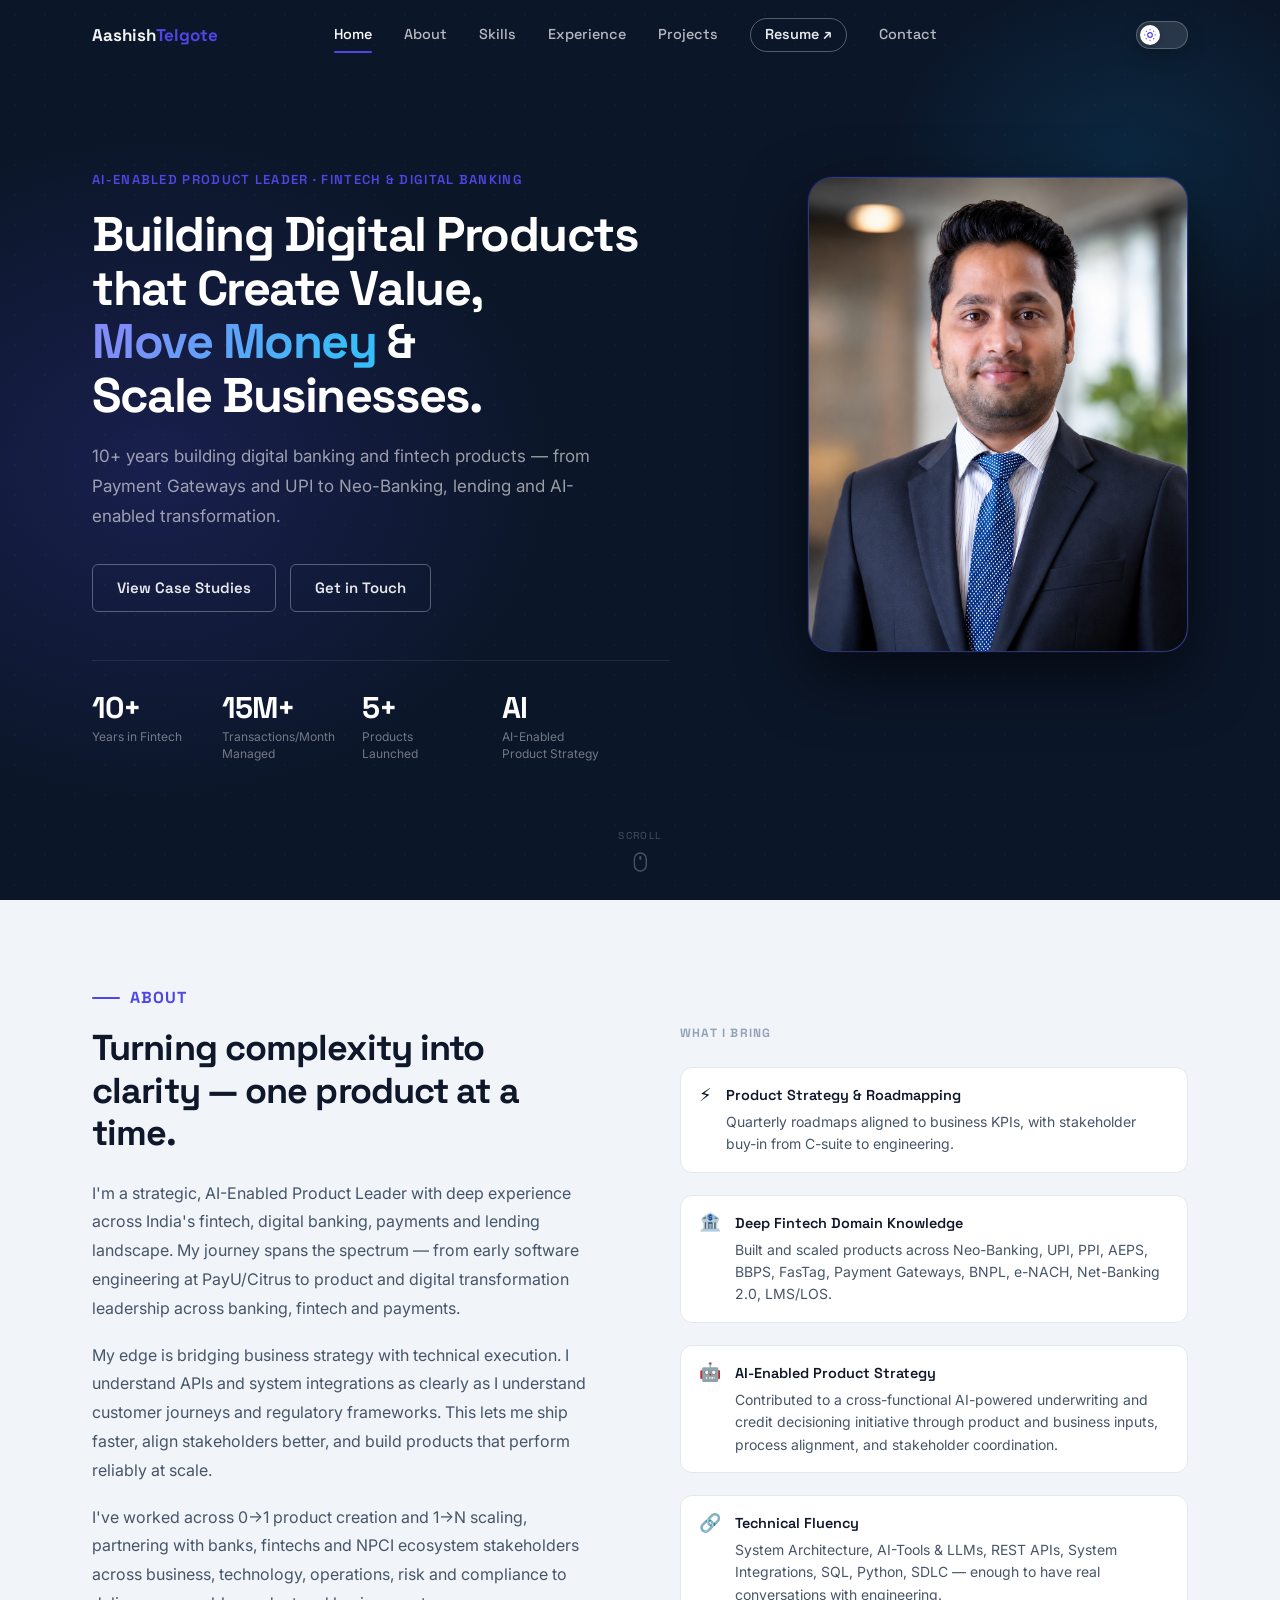
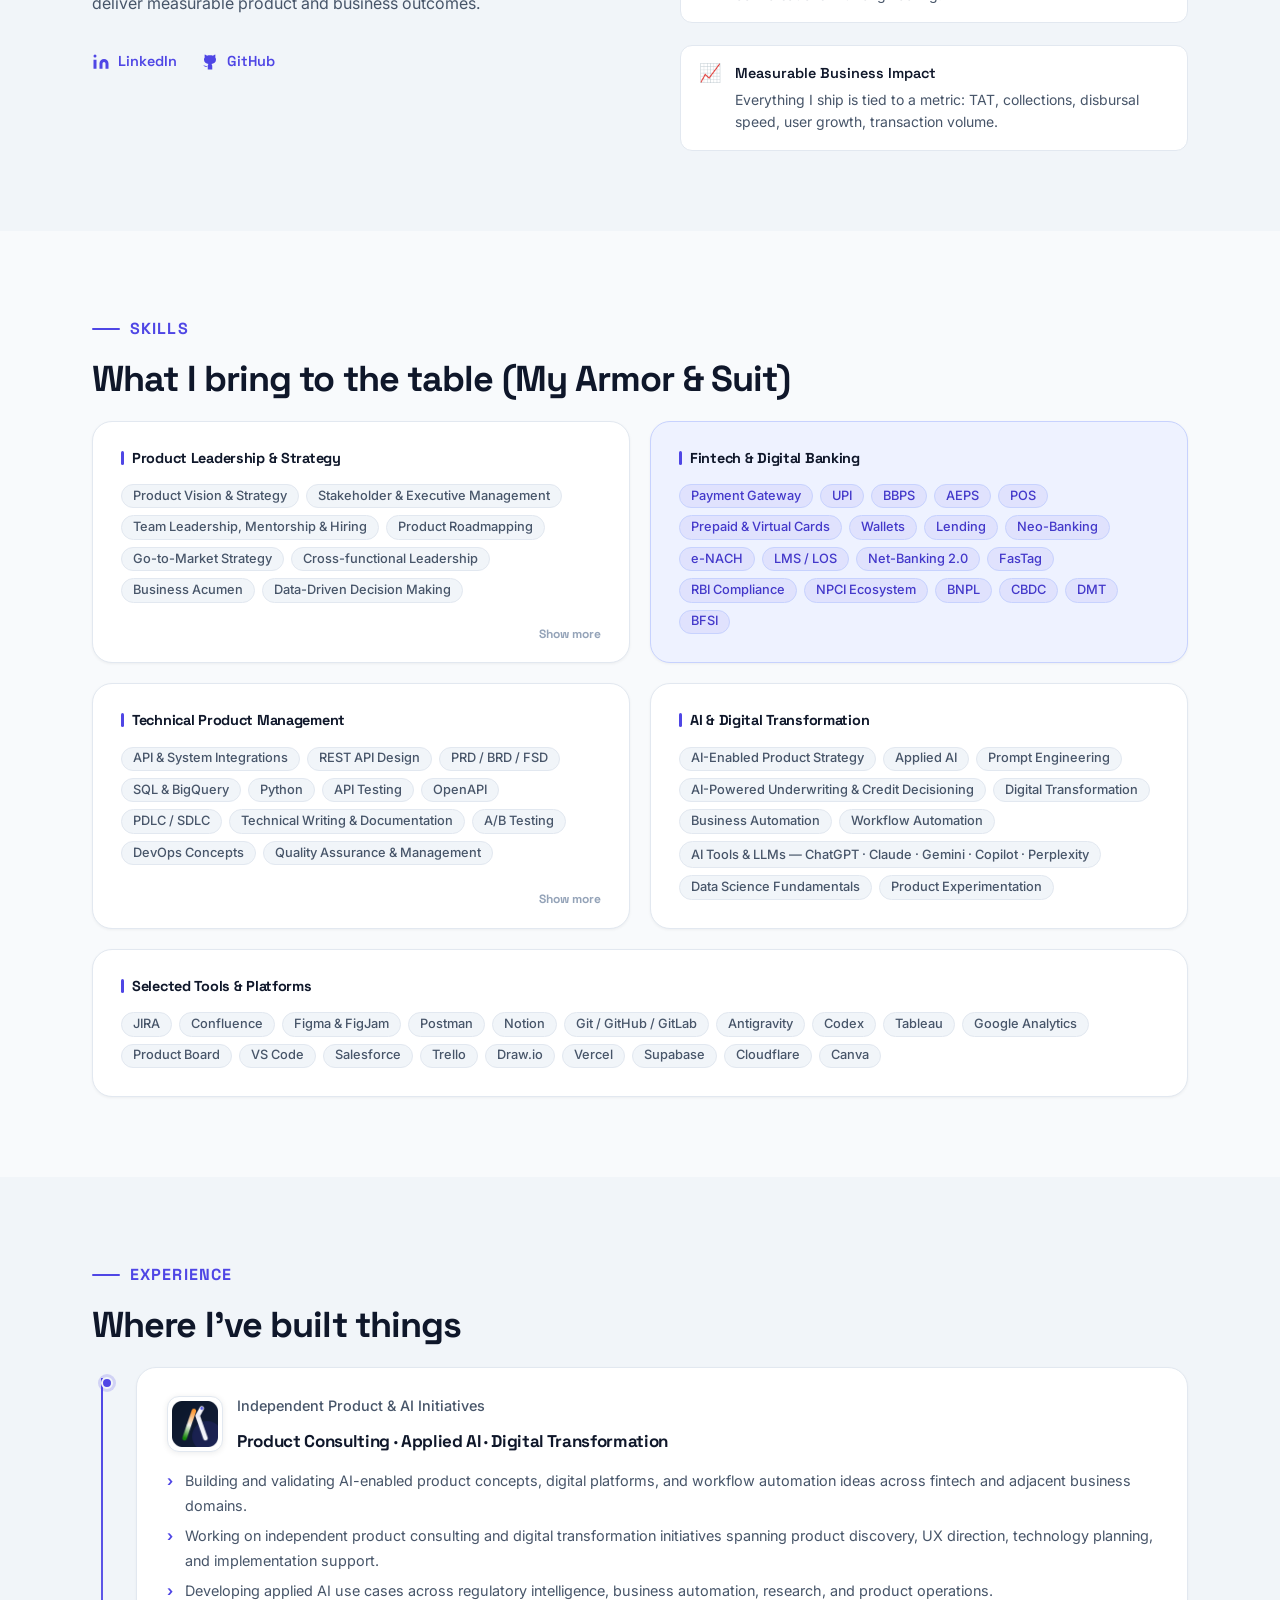
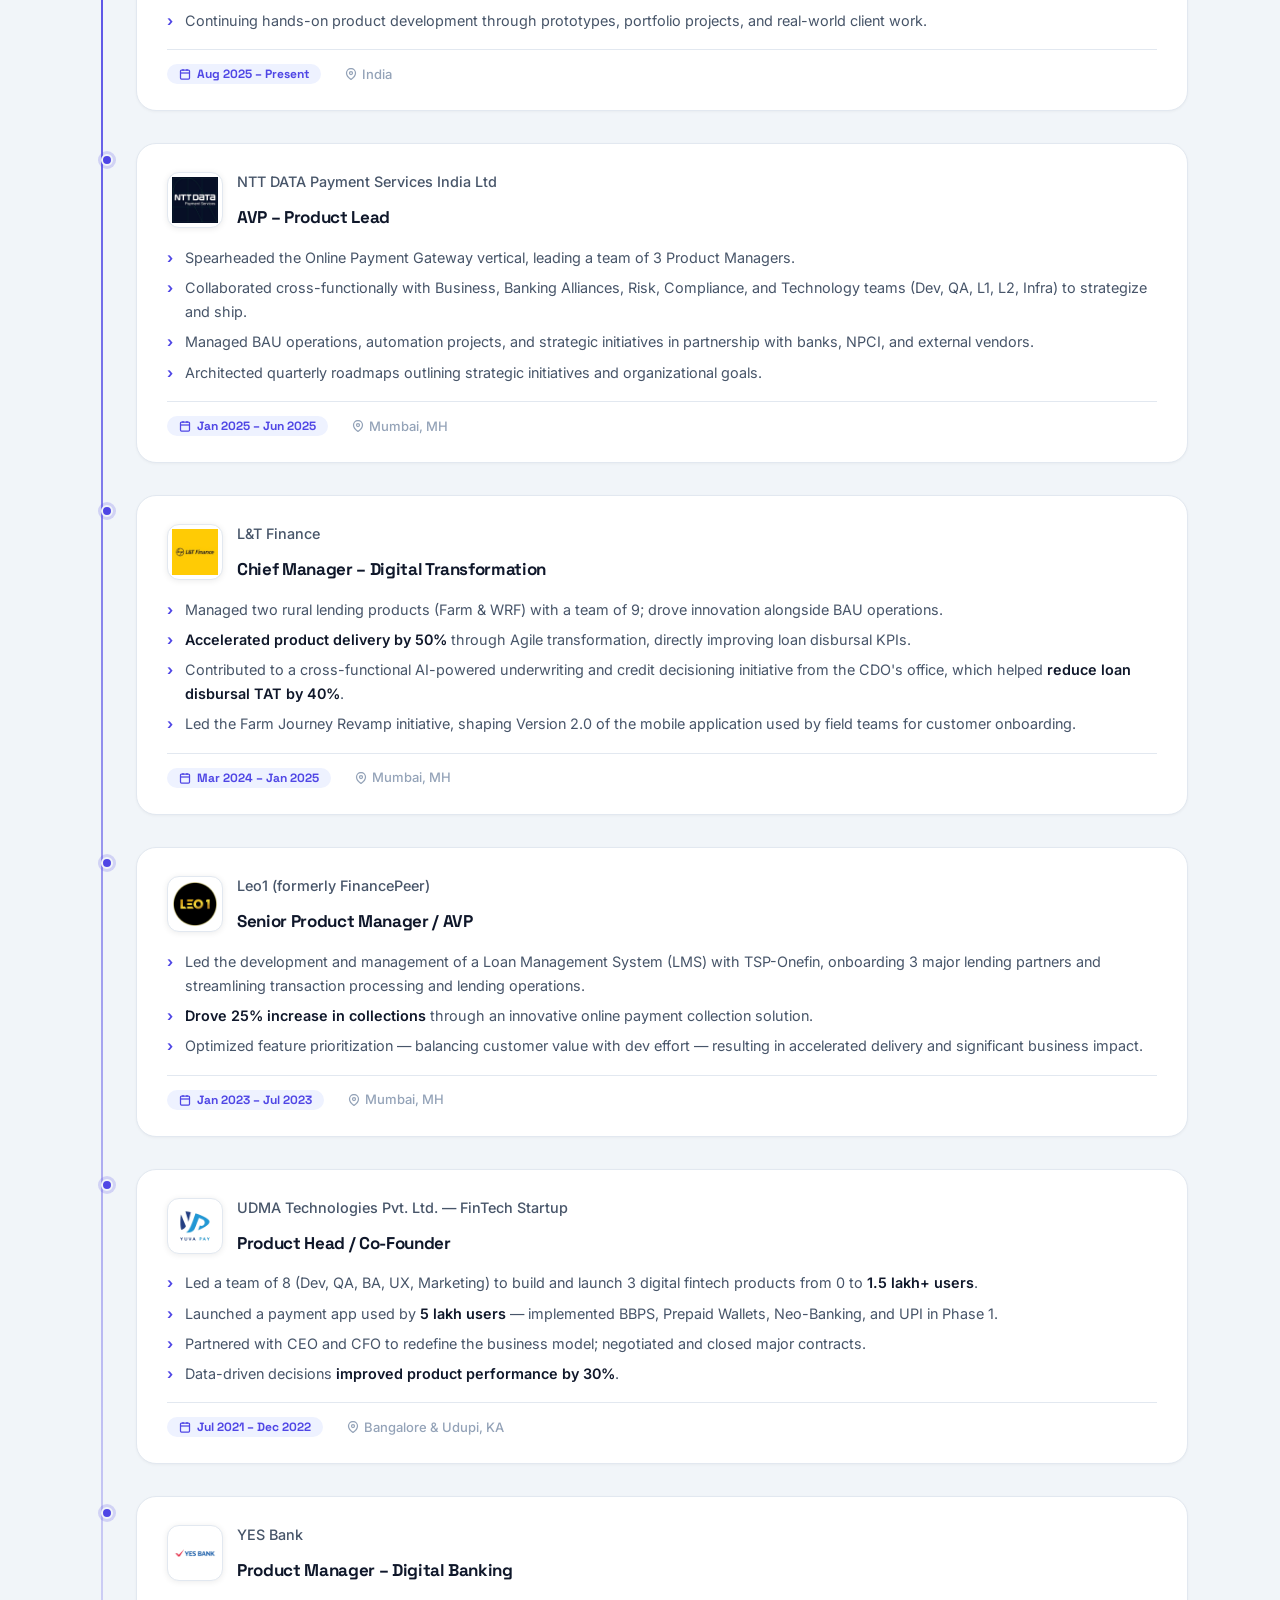
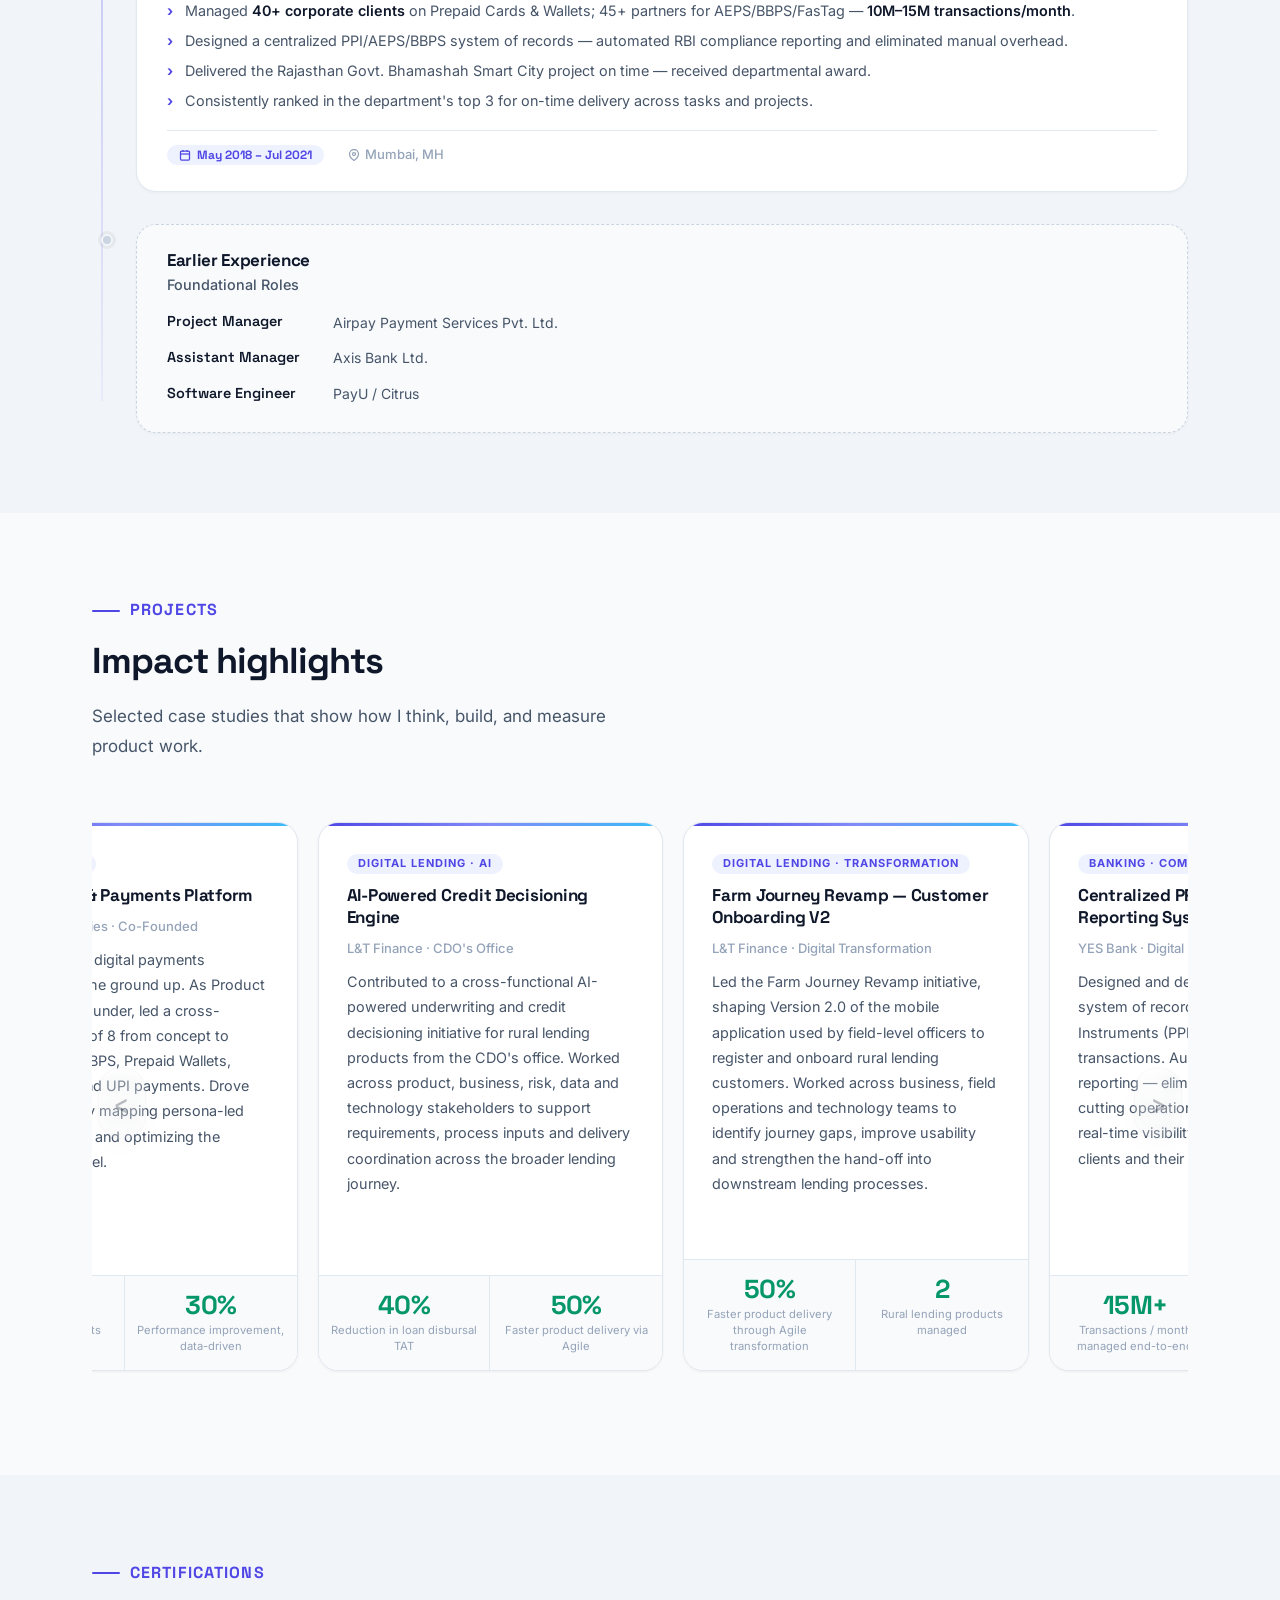
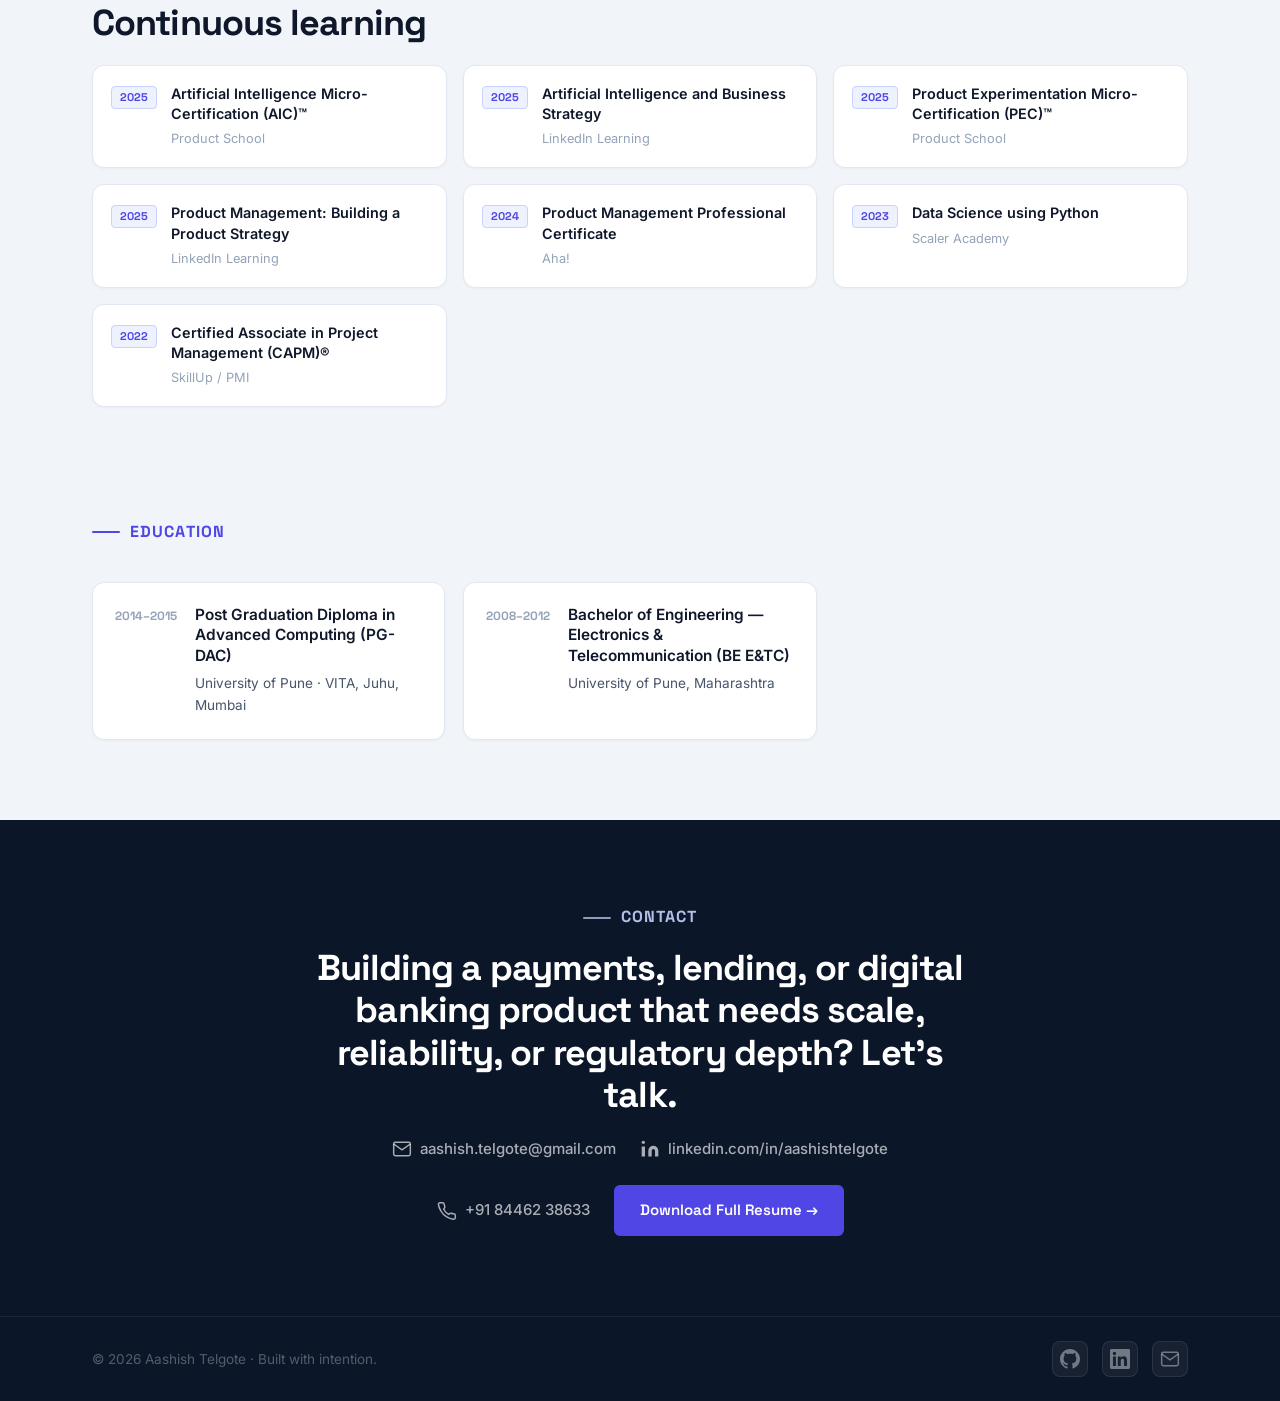
==== commit 01d875e6: "Fix final portfolio QA issues" ====
--- a/index.html
+++ b/index.html
@@ -8,7 +8,6 @@
   
   <title>Aashish Telgote | AI-Enabled Product Leader – Digital Banking & Fintech</title>
   <meta name="author" content="Aashish Telgote">
-  <meta property="og:type" content="Portfolio Website">
 
   <!-- Favicons -->
 <link rel="icon" type="image/svg+xml" href="assets/images/favicon/favicon.svg">
@@ -224,7 +223,7 @@
                 <span class="bring-icon" aria-hidden="true">🤖</span>
                 <div>
                   <strong>AI-Enabled Product Strategy</strong>
-                  <p>AI-powered underwriting, credit decisioning, and integrating ML models into financial workflows.</p>
+                  <p>Contributed to a cross-functional AI-powered underwriting and credit decisioning initiative through product and business inputs, process alignment, and stakeholder coordination.</p>
                 </div>
               </li>
               <li class="bring-item">
@@ -883,6 +882,16 @@
         if (!link) return;
 
         const href = link.getAttribute('href') || '';
+        if (href.startsWith('mailto:')) {
+          trackPortfolioEvent('contact_click', { contact_type: 'email' });
+          return;
+        }
+
+        if (href.startsWith('tel:')) {
+          trackPortfolioEvent('contact_click', { contact_type: 'phone' });
+          return;
+        }
+
         const label = (link.getAttribute('aria-label') || link.textContent || '').trim();
         const payload = {
           link_text: label,
@@ -904,16 +913,6 @@
           return;
         }
 
-        if (href.startsWith('mailto:')) {
-          trackPortfolioEvent('email_click', payload);
-          return;
-        }
-
-        if (href.startsWith('tel:')) {
-          trackPortfolioEvent('phone_click', payload);
-          return;
-        }
-
         if (href.startsWith('#')) {
           trackPortfolioEvent('internal_navigation_click', {
             ...payload,
@@ -924,8 +923,8 @@
 
         if (link.hostname && link.hostname !== window.location.hostname) {
           trackPortfolioEvent('outbound_link_click', {
-            ...payload,
-            outbound_domain: link.hostname
+            outbound_domain: link.hostname,
+            link_location: payload.link_location
           });
         }
       });
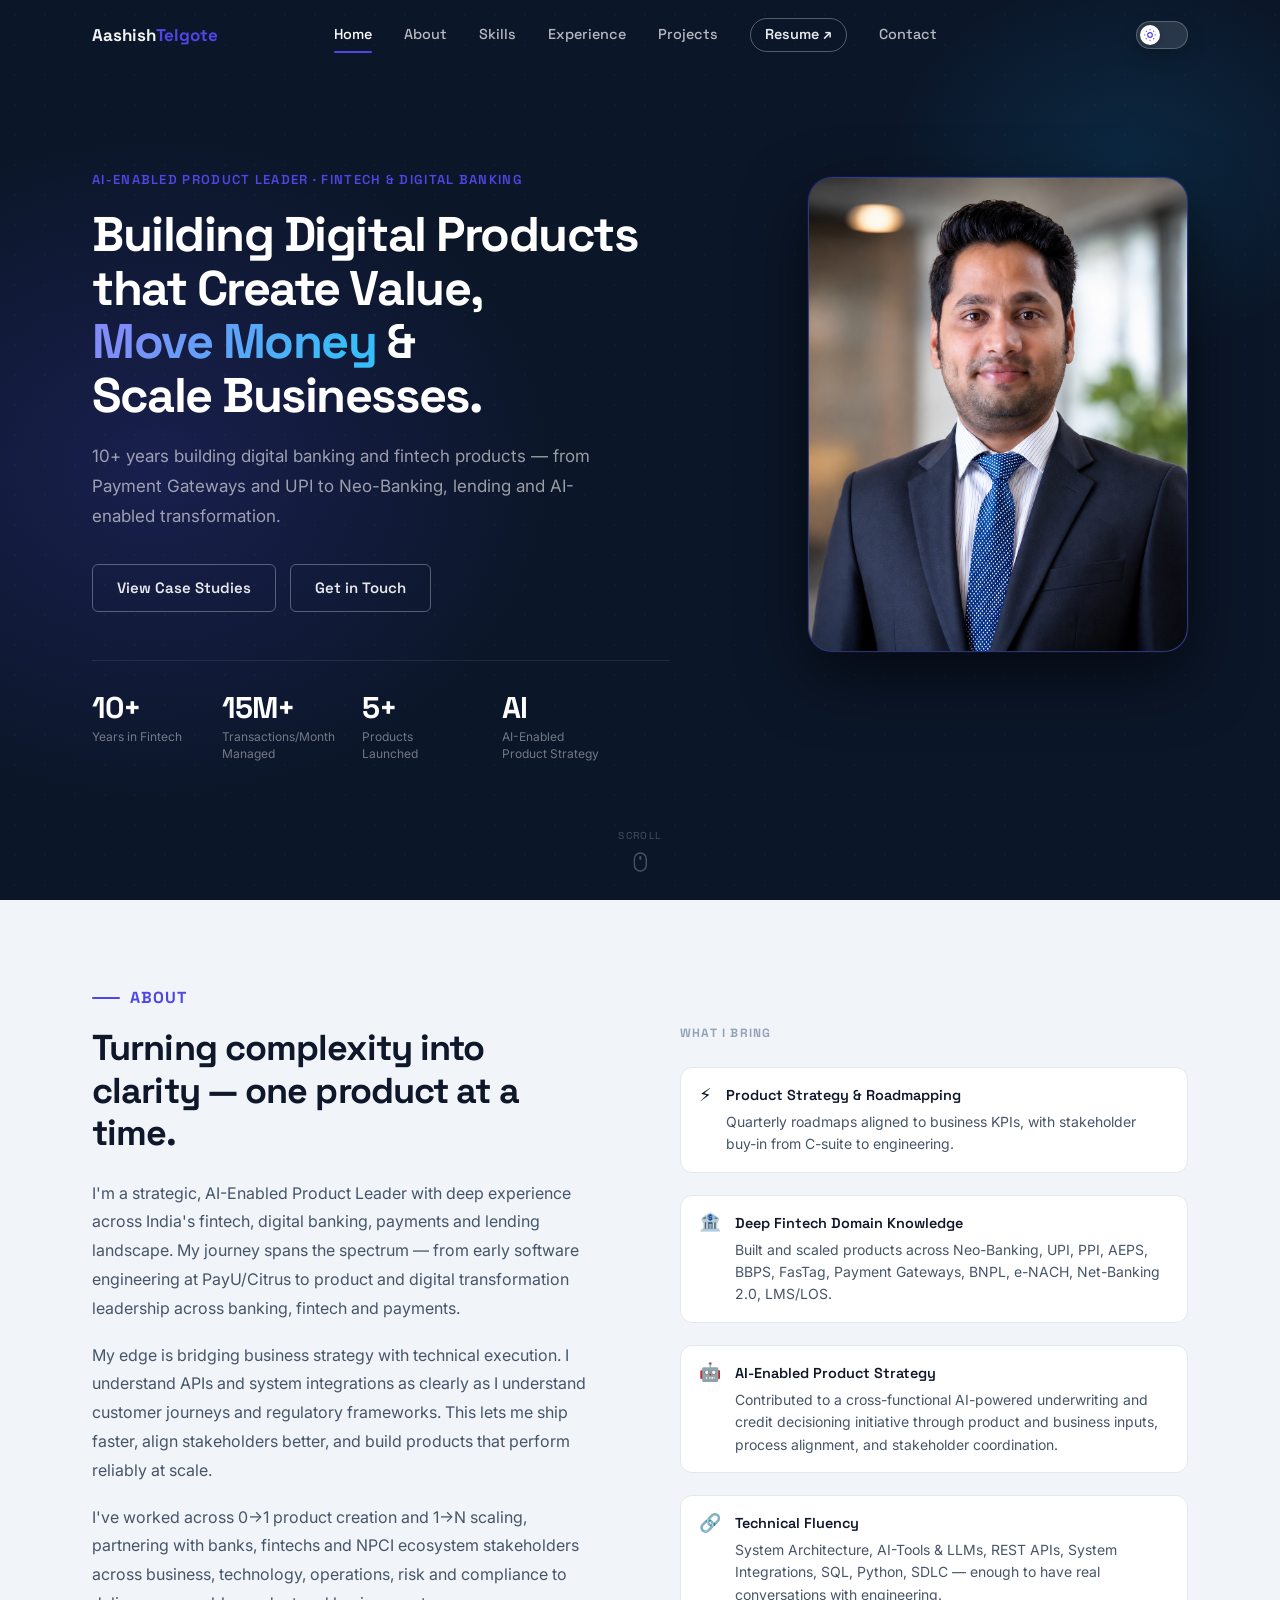
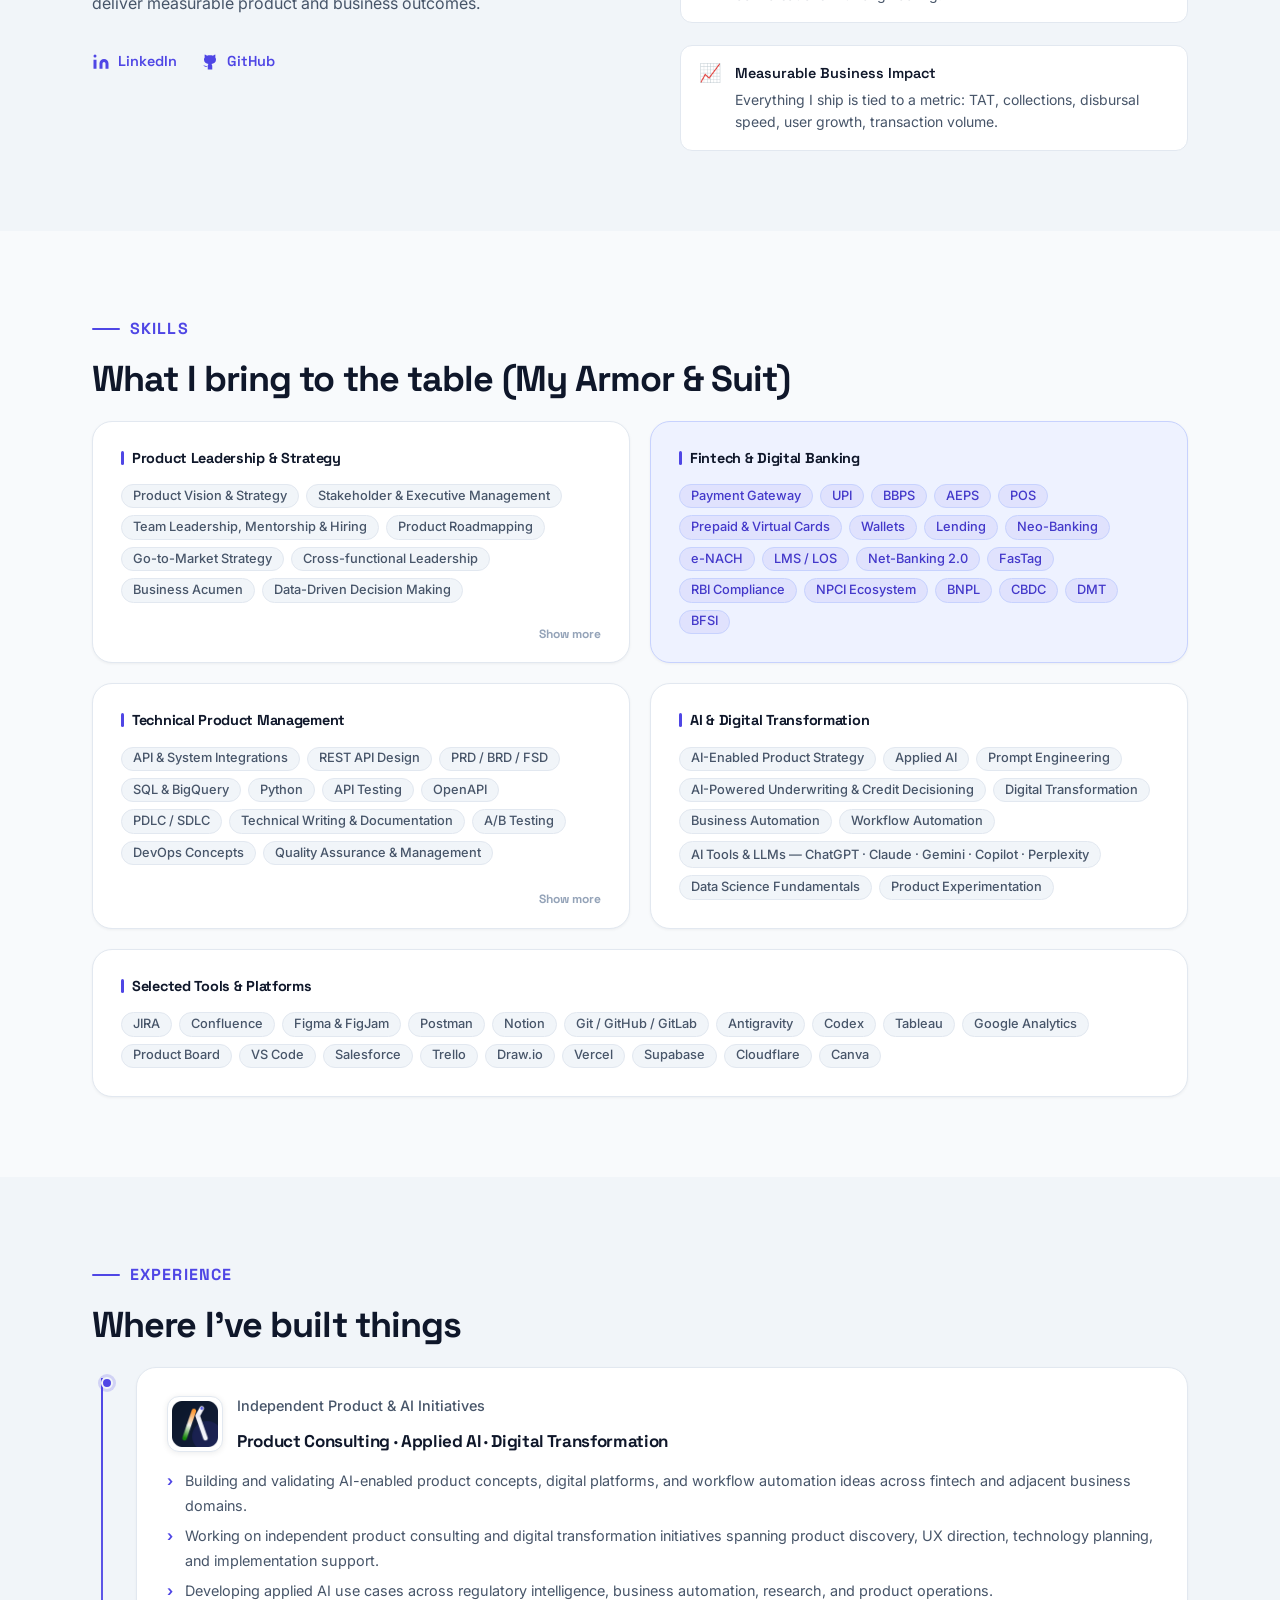
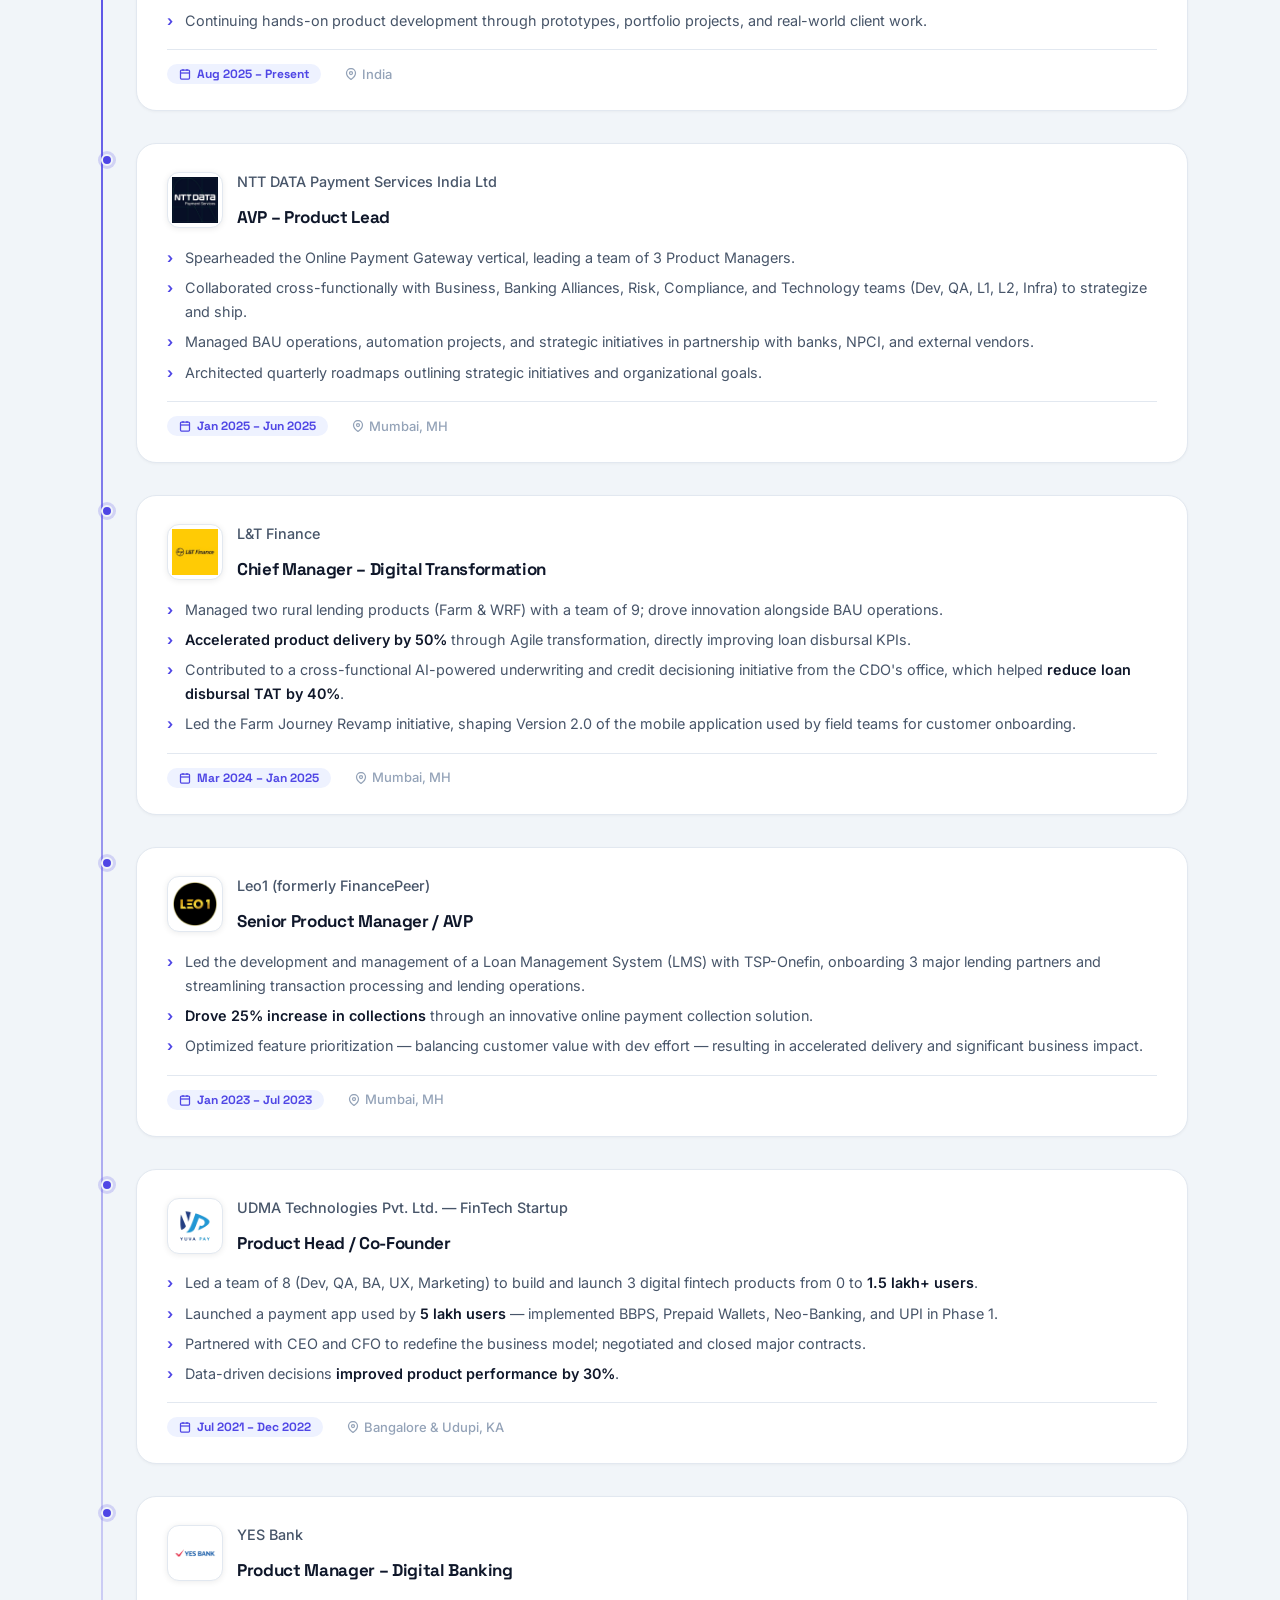
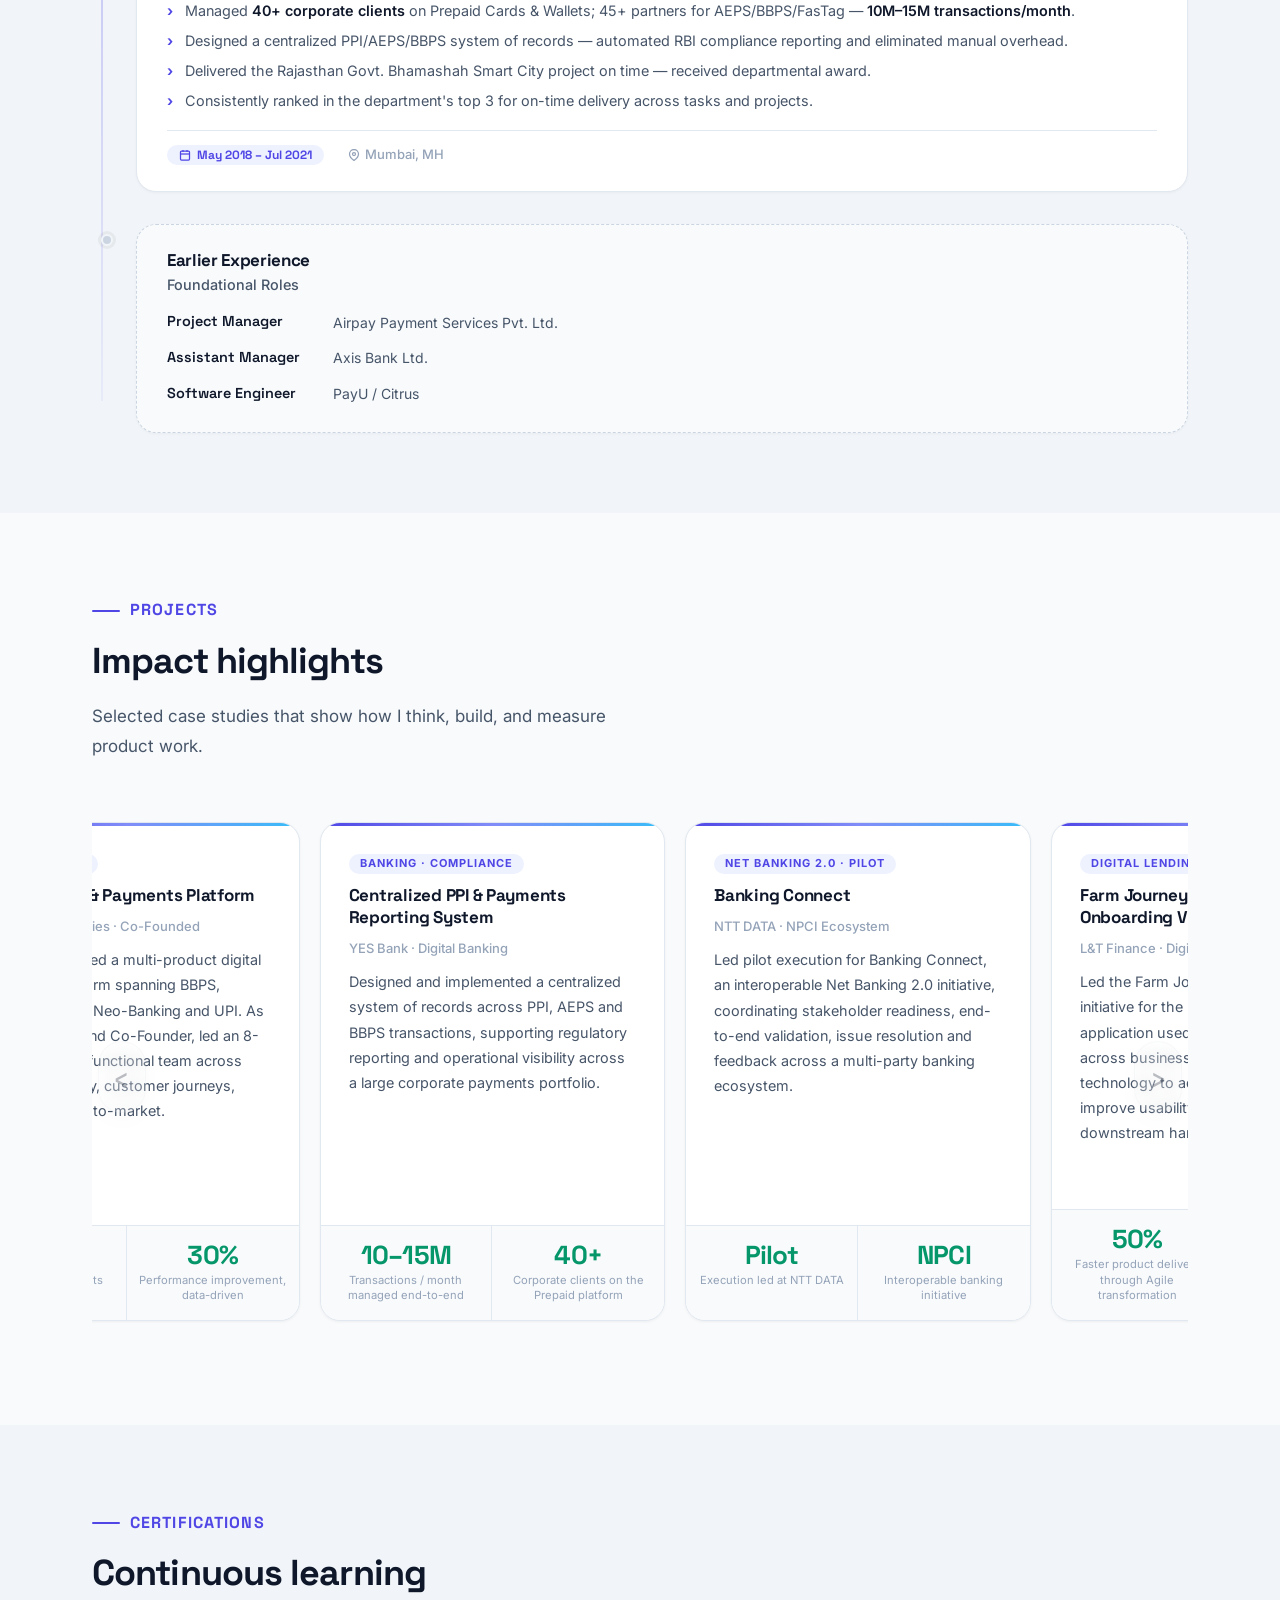
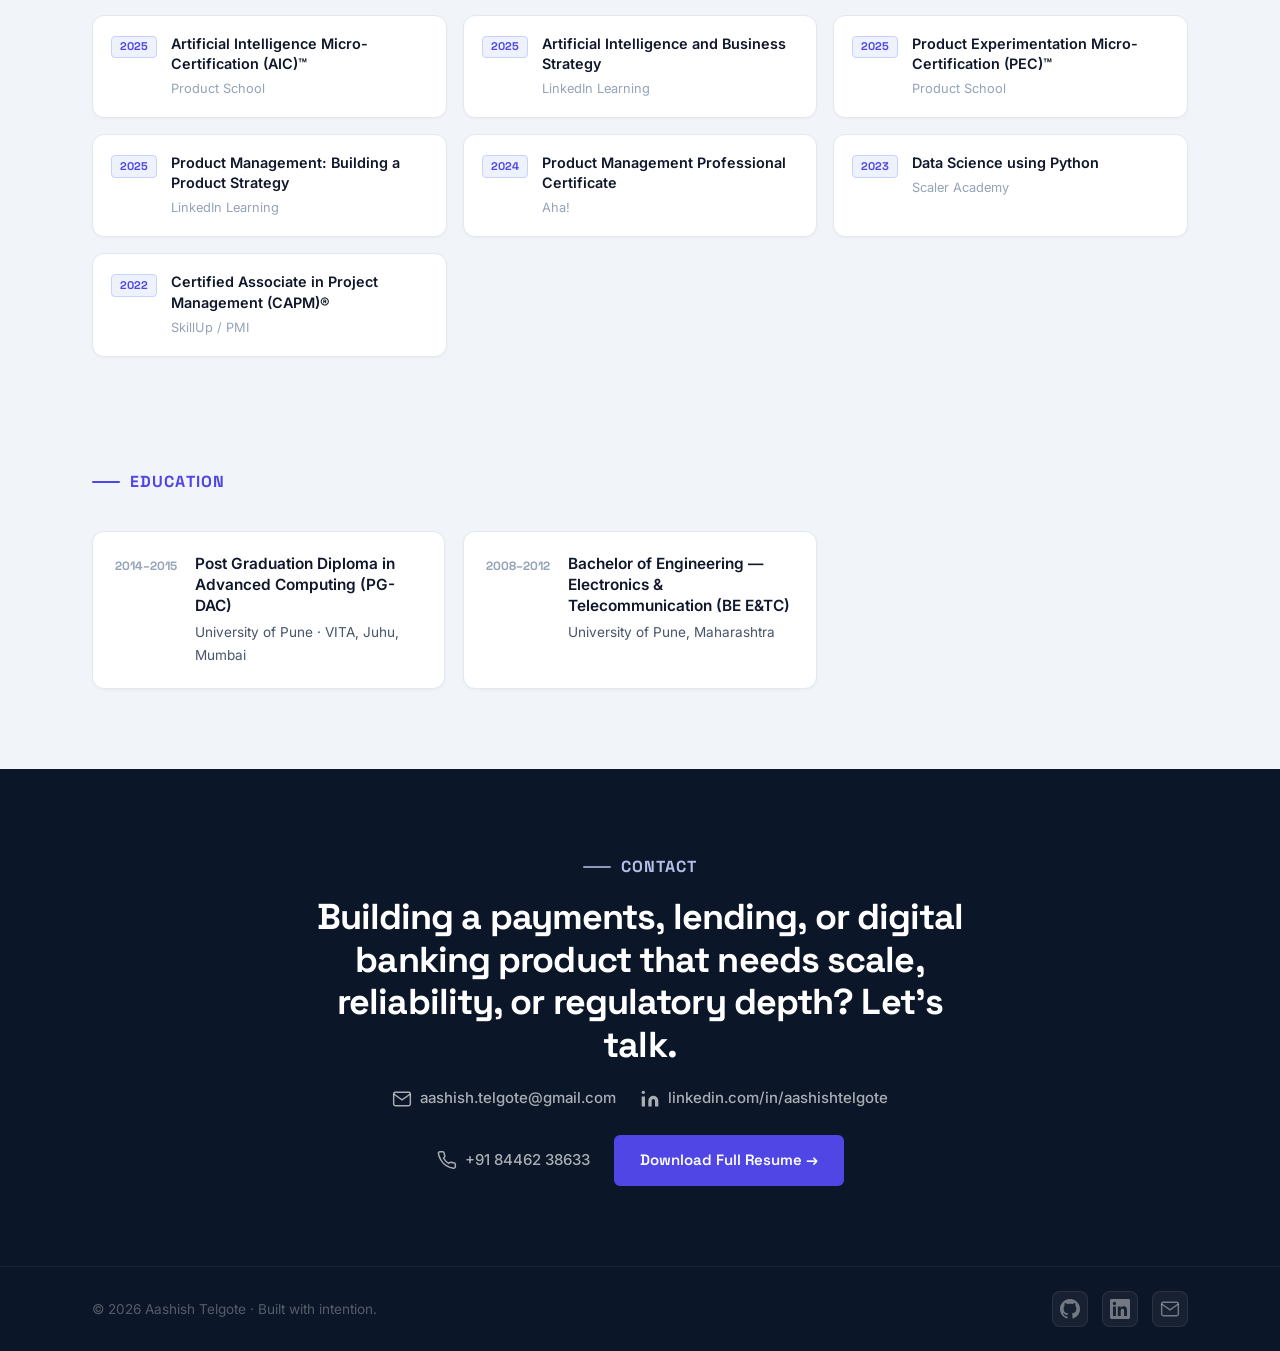
==== commit 85f511bf: "Refine project stories and case study consistency" ====
--- a/index.html
+++ b/index.html
@@ -577,7 +577,7 @@
               <h3 class="project-card__title">Neo-Banking &amp; Payments Platform</h3>
               <p class="project-card__org">UDMA Technologies · Co-Founded</p>
               <p class="project-card__desc">
-                Built a full-stack digital payments company from the ground up. As Product Head and Co-Founder, led a cross-functional team of 8 from concept to launch across BBPS, Prepaid Wallets, Neo-Banking, and UPI payments. Drove go-to-market by mapping persona-led feature journeys and optimizing the onboarding funnel.
+                Built and launched a multi-product digital payments platform spanning BBPS, prepaid wallets, Neo-Banking and UPI. As Product Head and Co-Founder, led an 8-member cross-functional team across product strategy, customer journeys, delivery and go-to-market.
               </p>
             </div>
             <div class="project-card__impact">
@@ -592,58 +592,18 @@
             </div>
           </a>
 
-          <a class="project-card" href="projects/ai/credit-decisioning-engine.html" aria-label="View AI-Powered Credit Decisioning Engine case study">
-            <div class="project-card__body">
-              <div class="project-card__tag">Digital Lending · AI</div>
-              <h3 class="project-card__title">AI-Powered Credit Decisioning Engine</h3>
-              <p class="project-card__org">L&amp;T Finance · CDO's Office</p>
-              <p class="project-card__desc">
-                Contributed to a cross-functional AI-powered underwriting and credit decisioning initiative for rural lending products from the CDO's office. Worked across product, business, risk, data and technology stakeholders to support requirements, process inputs and delivery coordination across the broader lending journey.
-              </p>
-            </div>
-            <div class="project-card__impact">
-              <div class="impact-item">
-                <span class="impact-val">40%</span>
-                <span class="impact-label">Reduction in loan disbursal TAT</span>
-              </div>
-              <div class="impact-item">
-                <span class="impact-val">50%</span>
-                <span class="impact-label">Faster product delivery via Agile</span>
-              </div>
-            </div>
-          </a>
-          <a class="project-card" href="projects/digital-banking/farm-journey-v2.html" aria-label="View Farm Journey Revamp Customer Onboarding V2 case study">
-            <div class="project-card__body">
-              <div class="project-card__tag">Digital Lending · Transformation</div>
-              <h3 class="project-card__title">Farm Journey Revamp — Customer Onboarding V2</h3>
-              <p class="project-card__org">L&amp;T Finance · Digital Transformation</p>
-              <p class="project-card__desc">
-                Led the Farm Journey Revamp initiative, shaping Version 2.0 of the mobile application used by field-level officers to register and onboard rural lending customers. Worked across business, field operations and technology teams to identify journey gaps, improve usability and strengthen the hand-off into downstream lending processes.
-              </p>
-            </div>
-            <div class="project-card__impact">
-              <div class="impact-item">
-                <span class="impact-val">50%</span>
-                <span class="impact-label">Faster product delivery through Agile transformation</span>
-              </div>
-              <div class="impact-item">
-                <span class="impact-val">2</span>
-                <span class="impact-label">Rural lending products managed</span>
-              </div>
-            </div>
-          </a>
           <a class="project-card" href="projects/payments/centralized-compliance-reporting.html" aria-label="View Centralized Payments Reporting System case study">
             <div class="project-card__body">
               <div class="project-card__tag">Banking · Compliance</div>
               <h3 class="project-card__title">Centralized PPI &amp; Payments Reporting System</h3>
               <p class="project-card__org">YES Bank · Digital Banking</p>
               <p class="project-card__desc">
-                Designed and deployed a centralized system of records for Prepaid Payment Instruments (PPI), AEPS, and BBPS transactions. Automated RBI compliance reporting — eliminating manual processes, cutting operational overhead, and enabling real-time visibility across 40+ corporate clients and their transaction flows.
+                Designed and implemented a centralized system of records across PPI, AEPS and BBPS transactions, supporting regulatory reporting and operational visibility across a large corporate payments portfolio.
               </p>
             </div>
             <div class="project-card__impact">
               <div class="impact-item">
-                <span class="impact-val">15M+</span>
+                <span class="impact-val">10–15M</span>
                 <span class="impact-label">Transactions / month managed end-to-end</span>
               </div>
               <div class="impact-item">
@@ -658,7 +618,7 @@
               <h3 class="project-card__title">Banking Connect</h3>
               <p class="project-card__org">NTT DATA · NPCI Ecosystem</p>
               <p class="project-card__desc">
-                Ran the pilot for Banking Connect, NPCI Bharat BillPay's interoperable Net Banking 2.0 initiative, while working with NTT DATA. Coordinated pilot execution, stakeholder readiness, end-to-end validation, issue tracking, and feedback across a multi-party banking ecosystem.
+                Led pilot execution for Banking Connect, an interoperable Net Banking 2.0 initiative, coordinating stakeholder readiness, end-to-end validation, issue resolution and feedback across a multi-party banking ecosystem.
               </p>
             </div>
             <div class="project-card__impact">
@@ -673,13 +633,53 @@
             </div>
           </a>
 
+          <a class="project-card" href="projects/digital-banking/farm-journey-v2.html" aria-label="View Farm Journey Revamp Customer Onboarding V2 case study">
+            <div class="project-card__body">
+              <div class="project-card__tag">Digital Lending · Transformation</div>
+              <h3 class="project-card__title">Farm Journey Revamp — Customer Onboarding V2</h3>
+              <p class="project-card__org">L&amp;T Finance · Digital Transformation</p>
+              <p class="project-card__desc">
+                Led the Farm Journey Revamp V2 initiative for the mobile onboarding application used by field officers, working across business, operations and technology to address journey gaps, improve usability and strengthen downstream hand-offs.
+              </p>
+            </div>
+            <div class="project-card__impact">
+              <div class="impact-item">
+                <span class="impact-val">50%</span>
+                <span class="impact-label">Faster product delivery through Agile transformation</span>
+              </div>
+              <div class="impact-item">
+                <span class="impact-val">2</span>
+                <span class="impact-label">Rural lending products managed</span>
+              </div>
+            </div>
+          </a>
+          <a class="project-card" href="projects/ai/credit-decisioning-engine.html" aria-label="View AI-Powered Credit Decisioning Engine case study">
+            <div class="project-card__body">
+              <div class="project-card__tag">Digital Lending · AI</div>
+              <h3 class="project-card__title">AI-Powered Credit Decisioning Engine</h3>
+              <p class="project-card__org">L&amp;T Finance · CDO's Office</p>
+              <p class="project-card__desc">
+                Contributed to a cross-functional AI-powered underwriting and credit decisioning initiative for rural lending, supporting product and business requirements, process alignment and coordination across risk, data and technology teams.
+              </p>
+            </div>
+            <div class="project-card__impact">
+              <div class="impact-item">
+                <span class="impact-val">40%</span>
+                <span class="impact-label">Reduction in loan disbursal TAT</span>
+              </div>
+              <div class="impact-item">
+                <span class="impact-val">50%</span>
+                <span class="impact-label">Faster product delivery via Agile</span>
+              </div>
+            </div>
+          </a>
           <a class="project-card" href="projects/payments/upi-mandates-asba.html" aria-label="View UPI AutoPay, ASBA, and Bima-ASBA case study">
             <div class="project-card__body">
               <div class="project-card__tag">UPI Mandates · Recurring</div>
               <h3 class="project-card__title">UPI AutoPay, ASBA &amp; Bima-ASBA</h3>
               <p class="project-card__org">NTT DATA · Payment Solutions</p>
               <p class="project-card__desc">
-                Implemented and worked on UPI auto-collect and recurring payment capabilities, UPI Block/ASBA, and Bima-ASBA solutions. Contributed across mandate creation, customer authorization, recurring debit and blocked-fund journeys, merchant integration, callbacks, and operational readiness.
+                Worked across UPI AutoPay, UPI Block/ASBA and Bima-ASBA capabilities covering mandate creation, customer authorization, recurring debit, blocked-fund journeys, merchant integrations and operational readiness.
               </p>
             </div>
             <div class="project-card__impact">
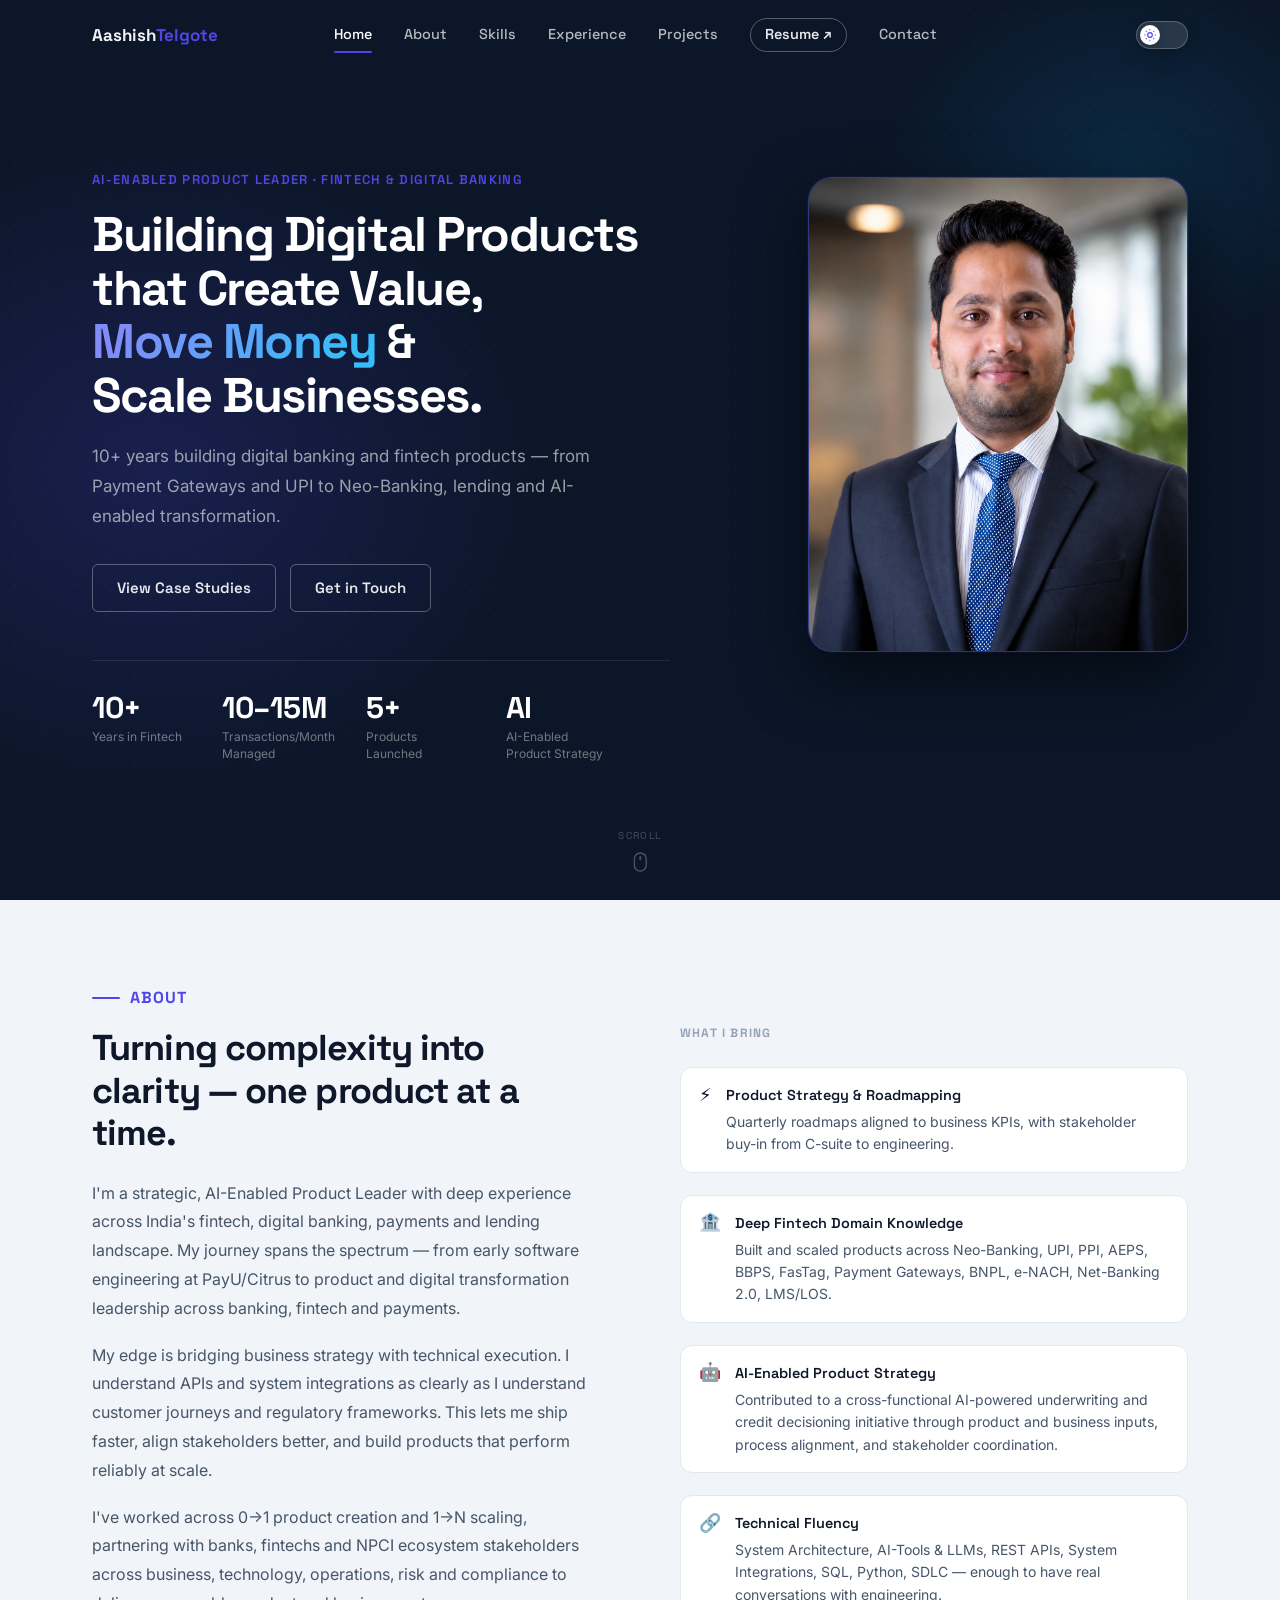
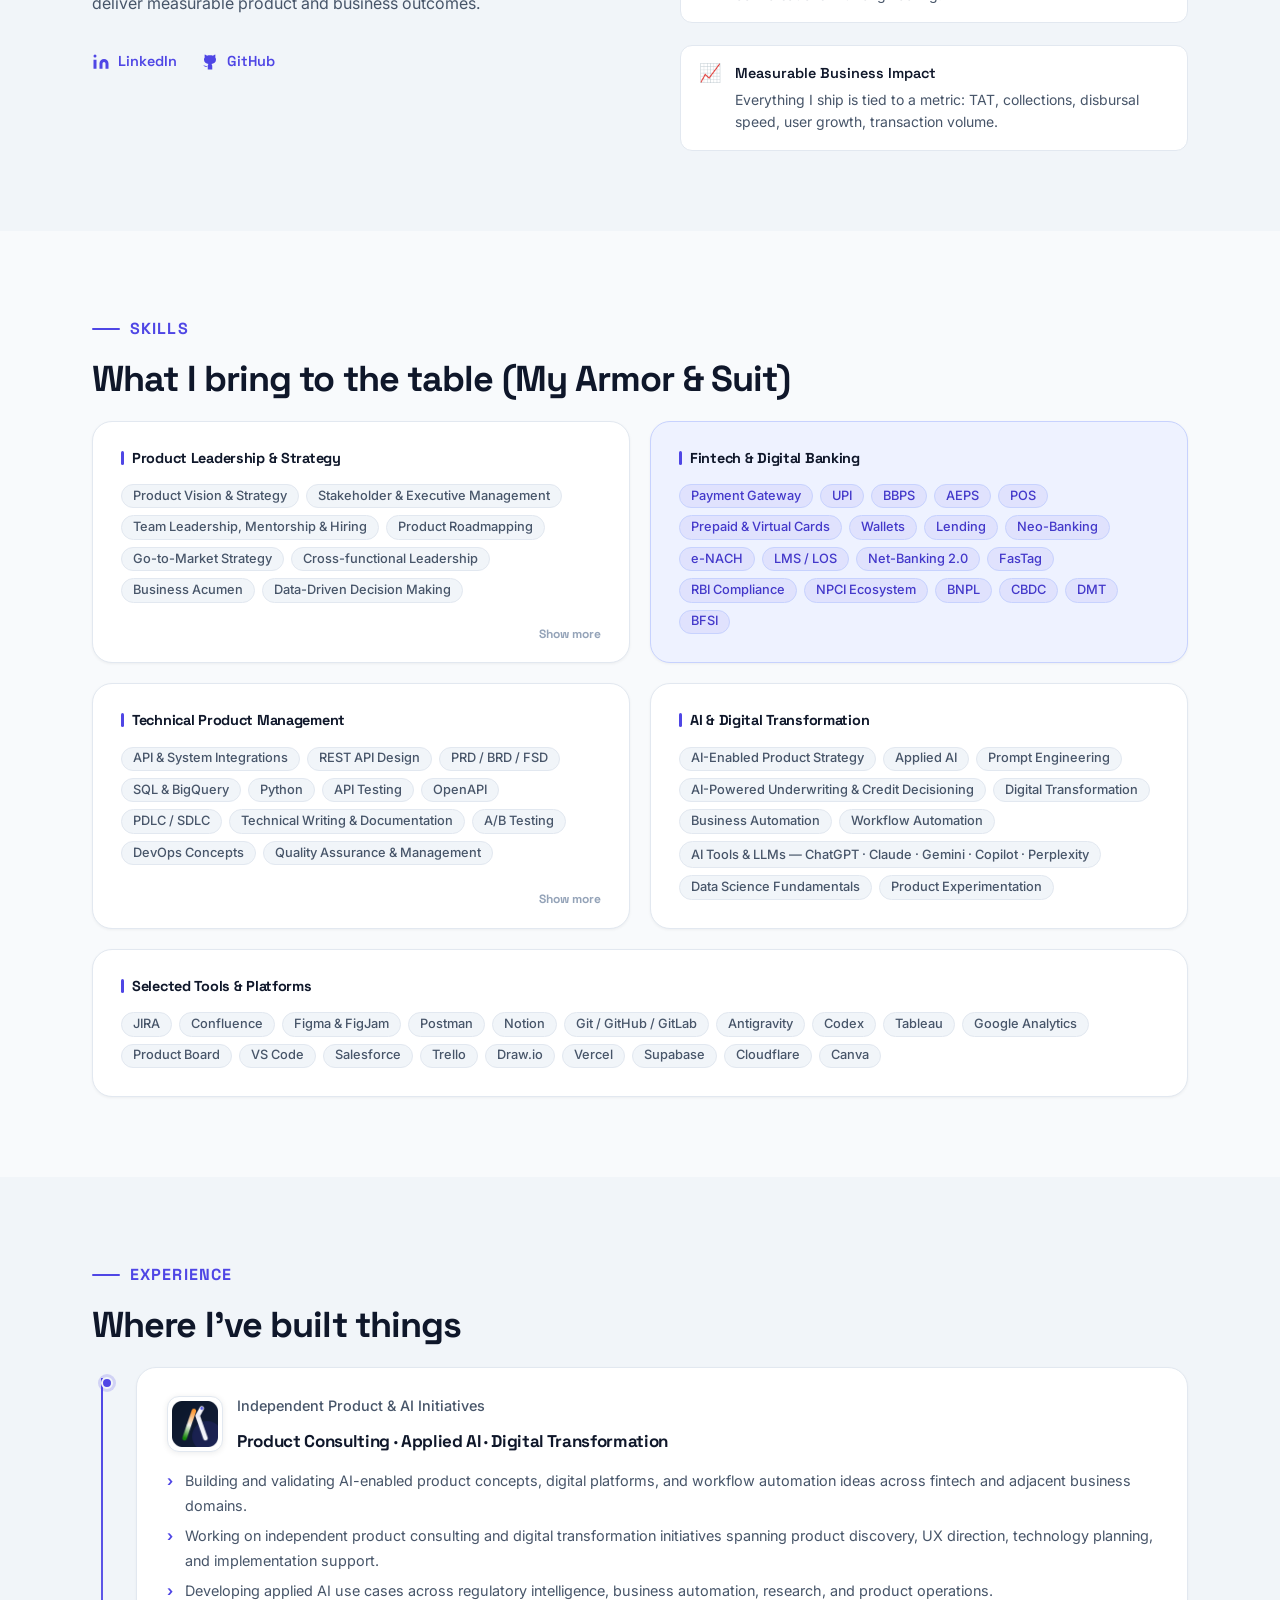
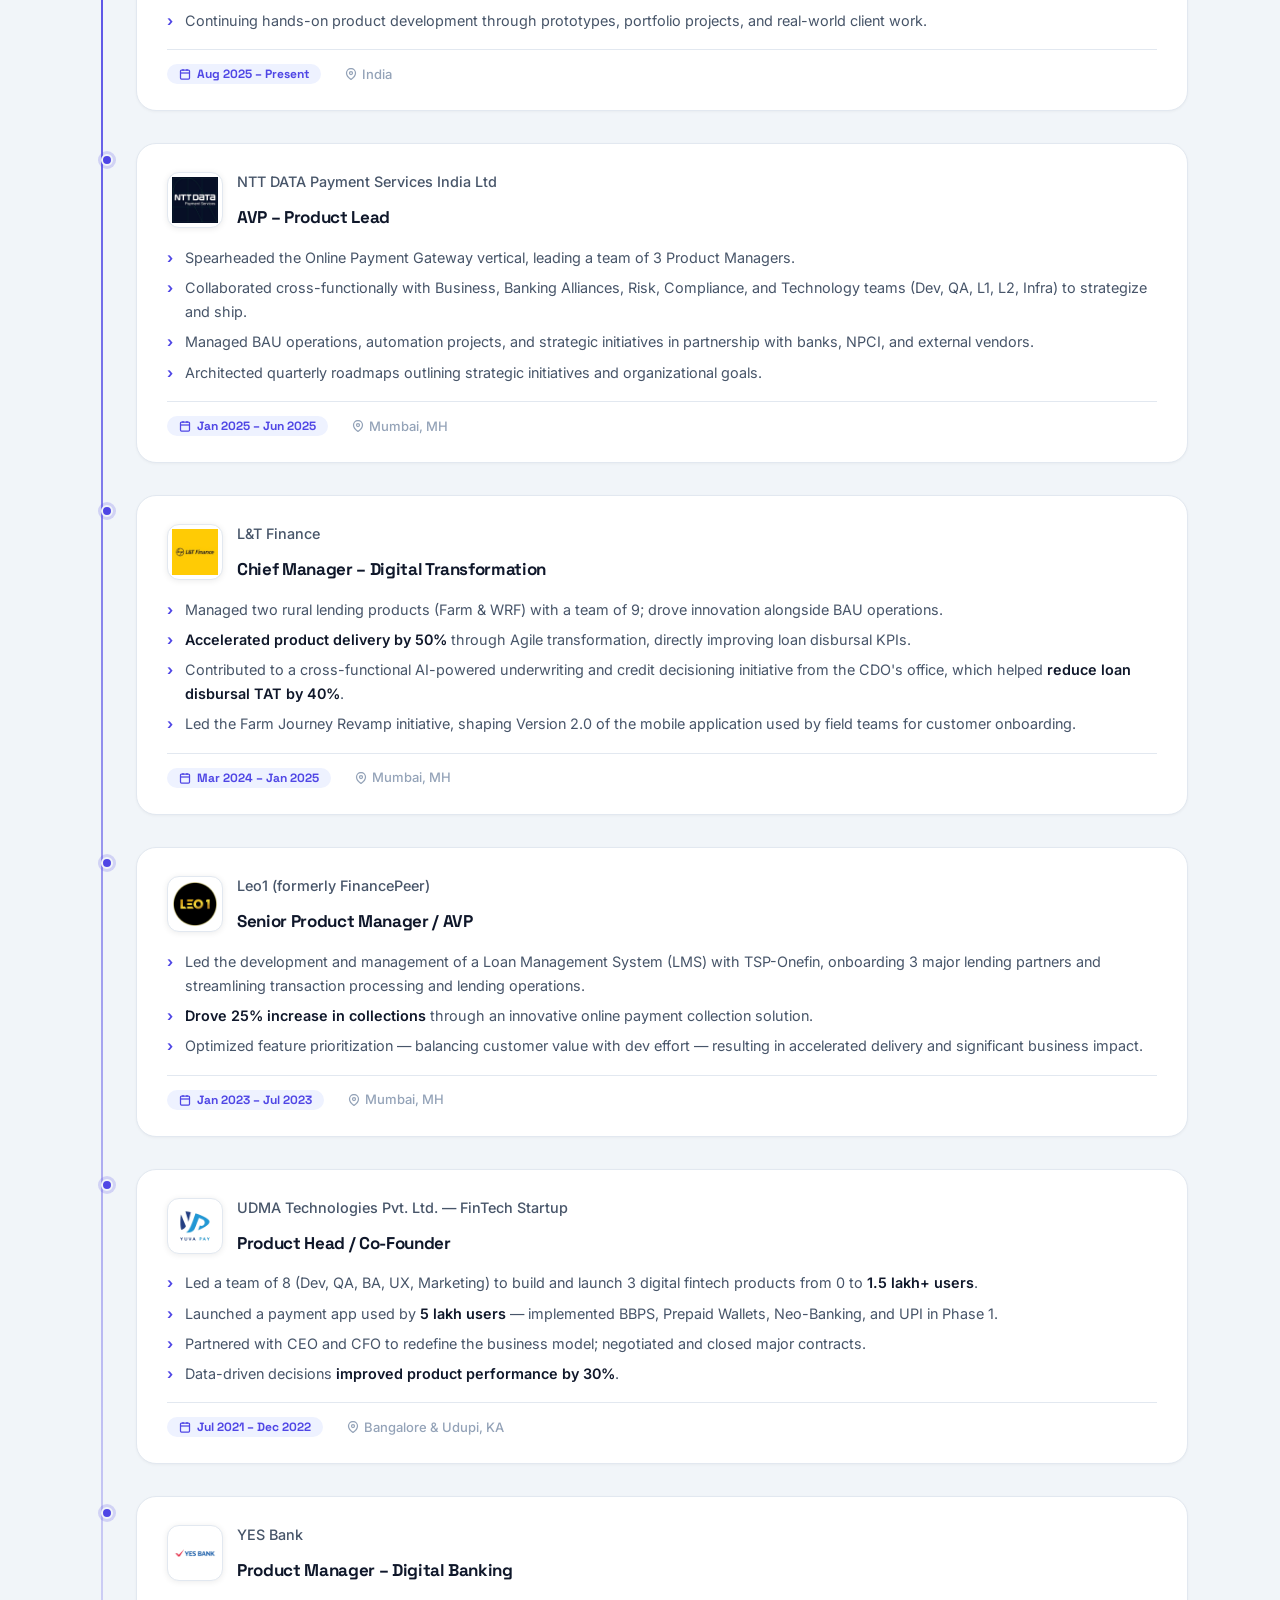
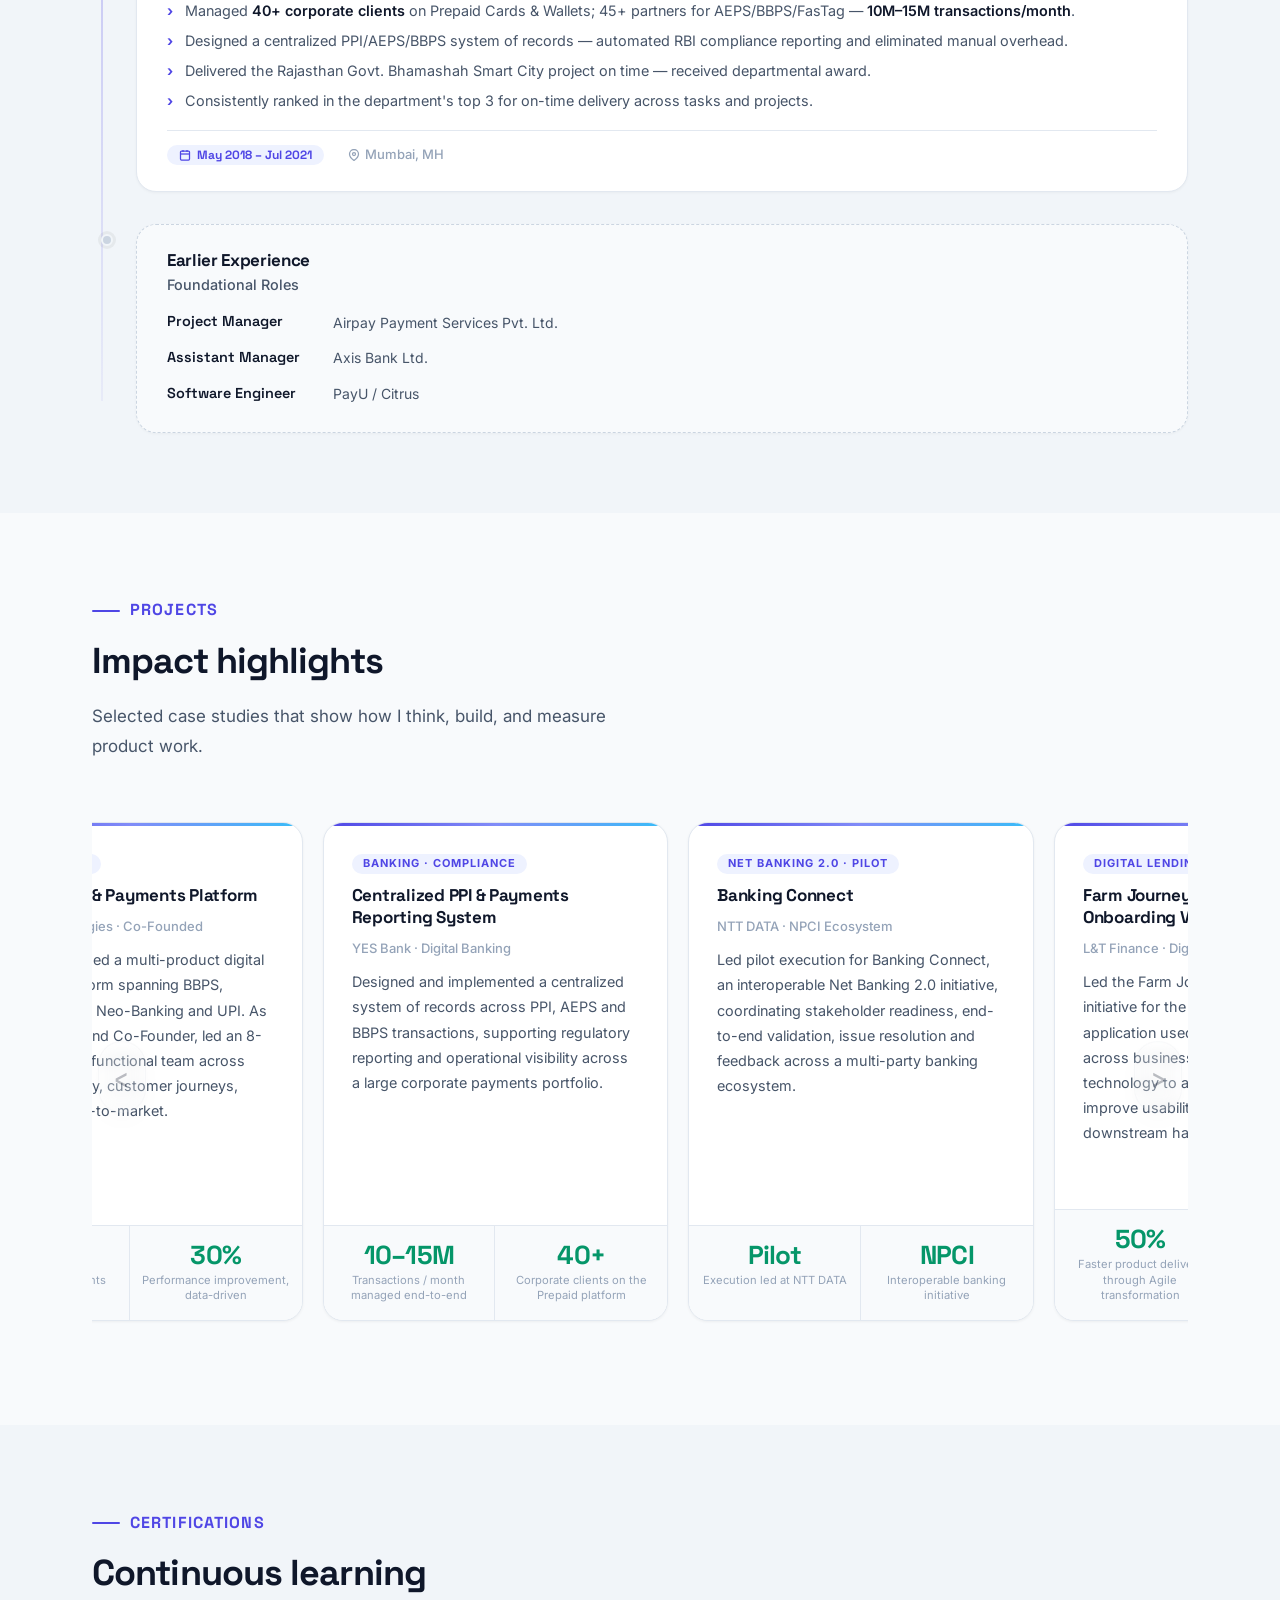
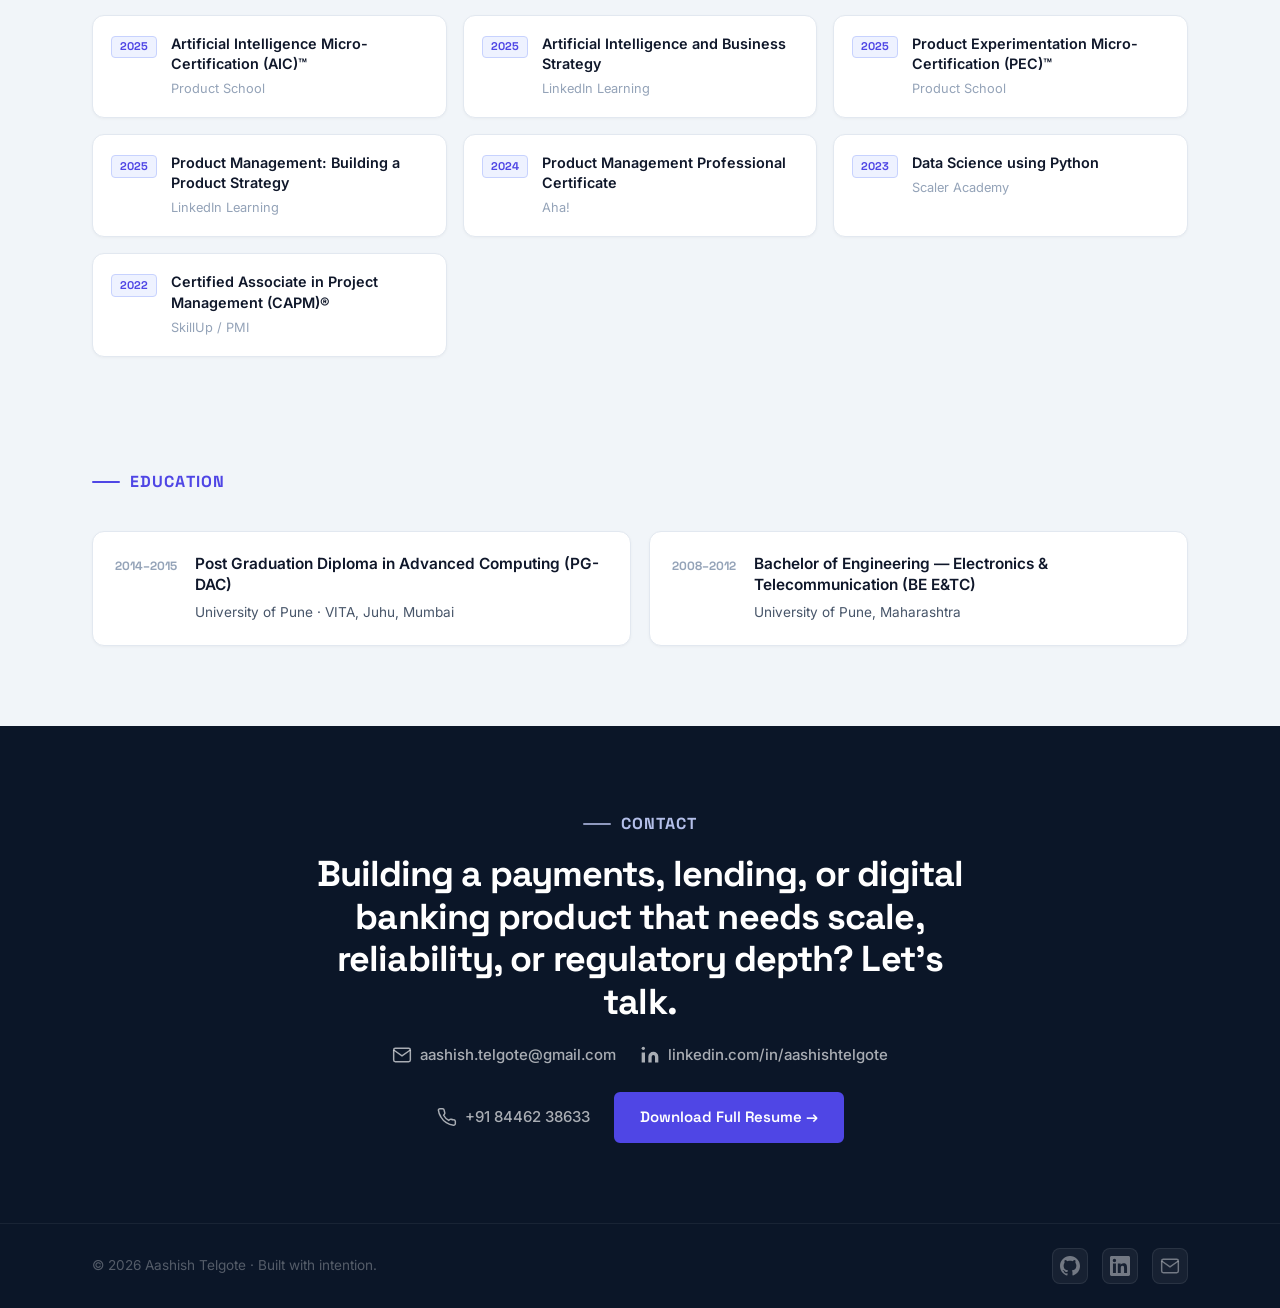
==== commit 9ece268c: "Finalize portfolio responsive layout and metrics" ====
--- a/index.html
+++ b/index.html
@@ -134,7 +134,7 @@
               <span class="metric__label">Years in Fintech</span>
             </div>
             <div class="metric">
-              <span class="metric__val">15M+</span>
+              <span class="metric__val">10–15M</span>
               <span class="metric__label">Transactions/Month Managed</span>
             </div>
             <div class="metric">
--- a/assets/css/style.css
+++ b/assets/css/style.css
@@ -1463,7 +1463,7 @@
 .edu__block { margin-top: 3.5rem; }
 .edu__grid {
   display: grid;
-  grid-template-columns: repeat(auto-fill, minmax(320px, 1fr));
+  grid-template-columns: repeat(auto-fit, minmax(320px, 1fr));
   gap: 1.125rem;
   margin-top: 1.25rem;
 }
@@ -1609,6 +1609,9 @@
   .about__grid { gap: 3rem; }
   .portrait-wrapper { max-width: 300px; }
   .hero__inner { grid-template-columns: 1.3fr 1fr; gap: 2.5rem; }
+}
+@media (min-width: 769px) and (max-width: 1024px) {
+  .hero__metrics { display: grid; grid-template-columns: repeat(2, minmax(0, 1fr)); }
 }
 @media (max-width: 900px) {
   .skills__grid { grid-template-columns: 1fr; }
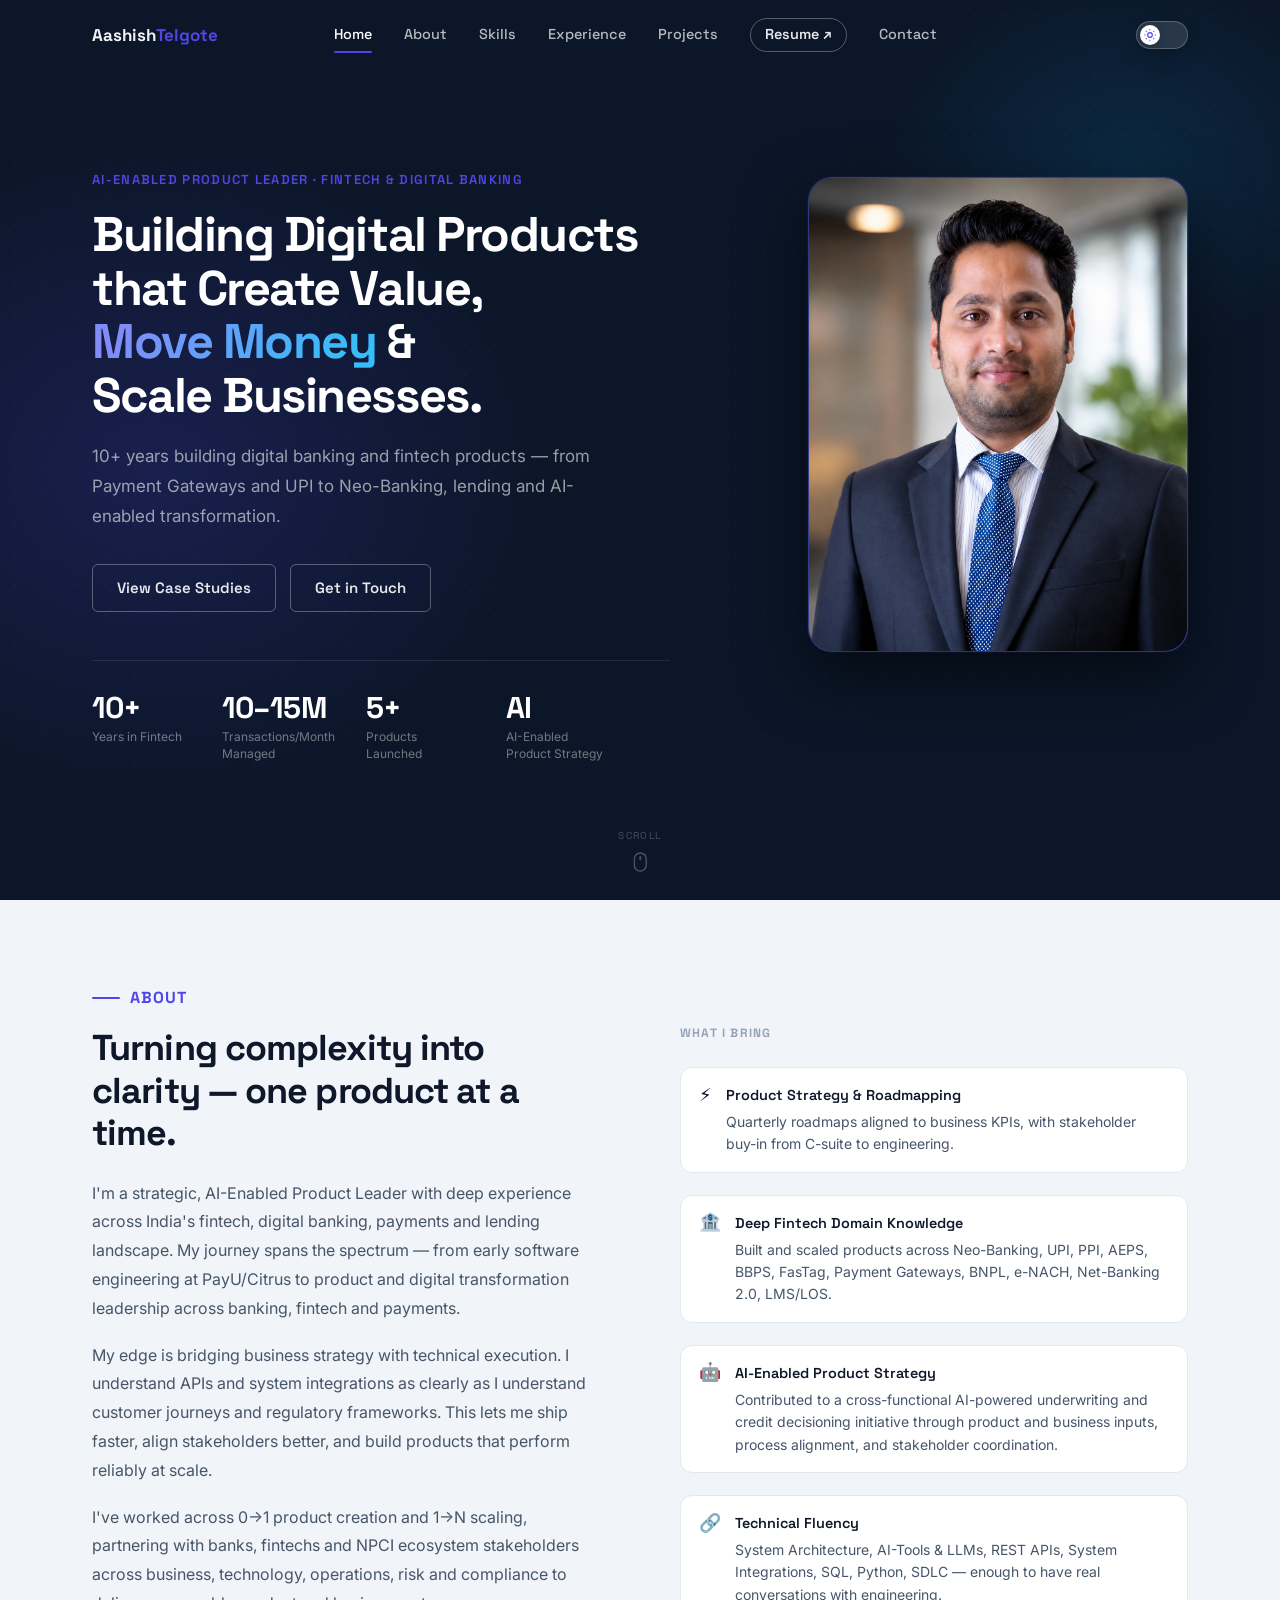
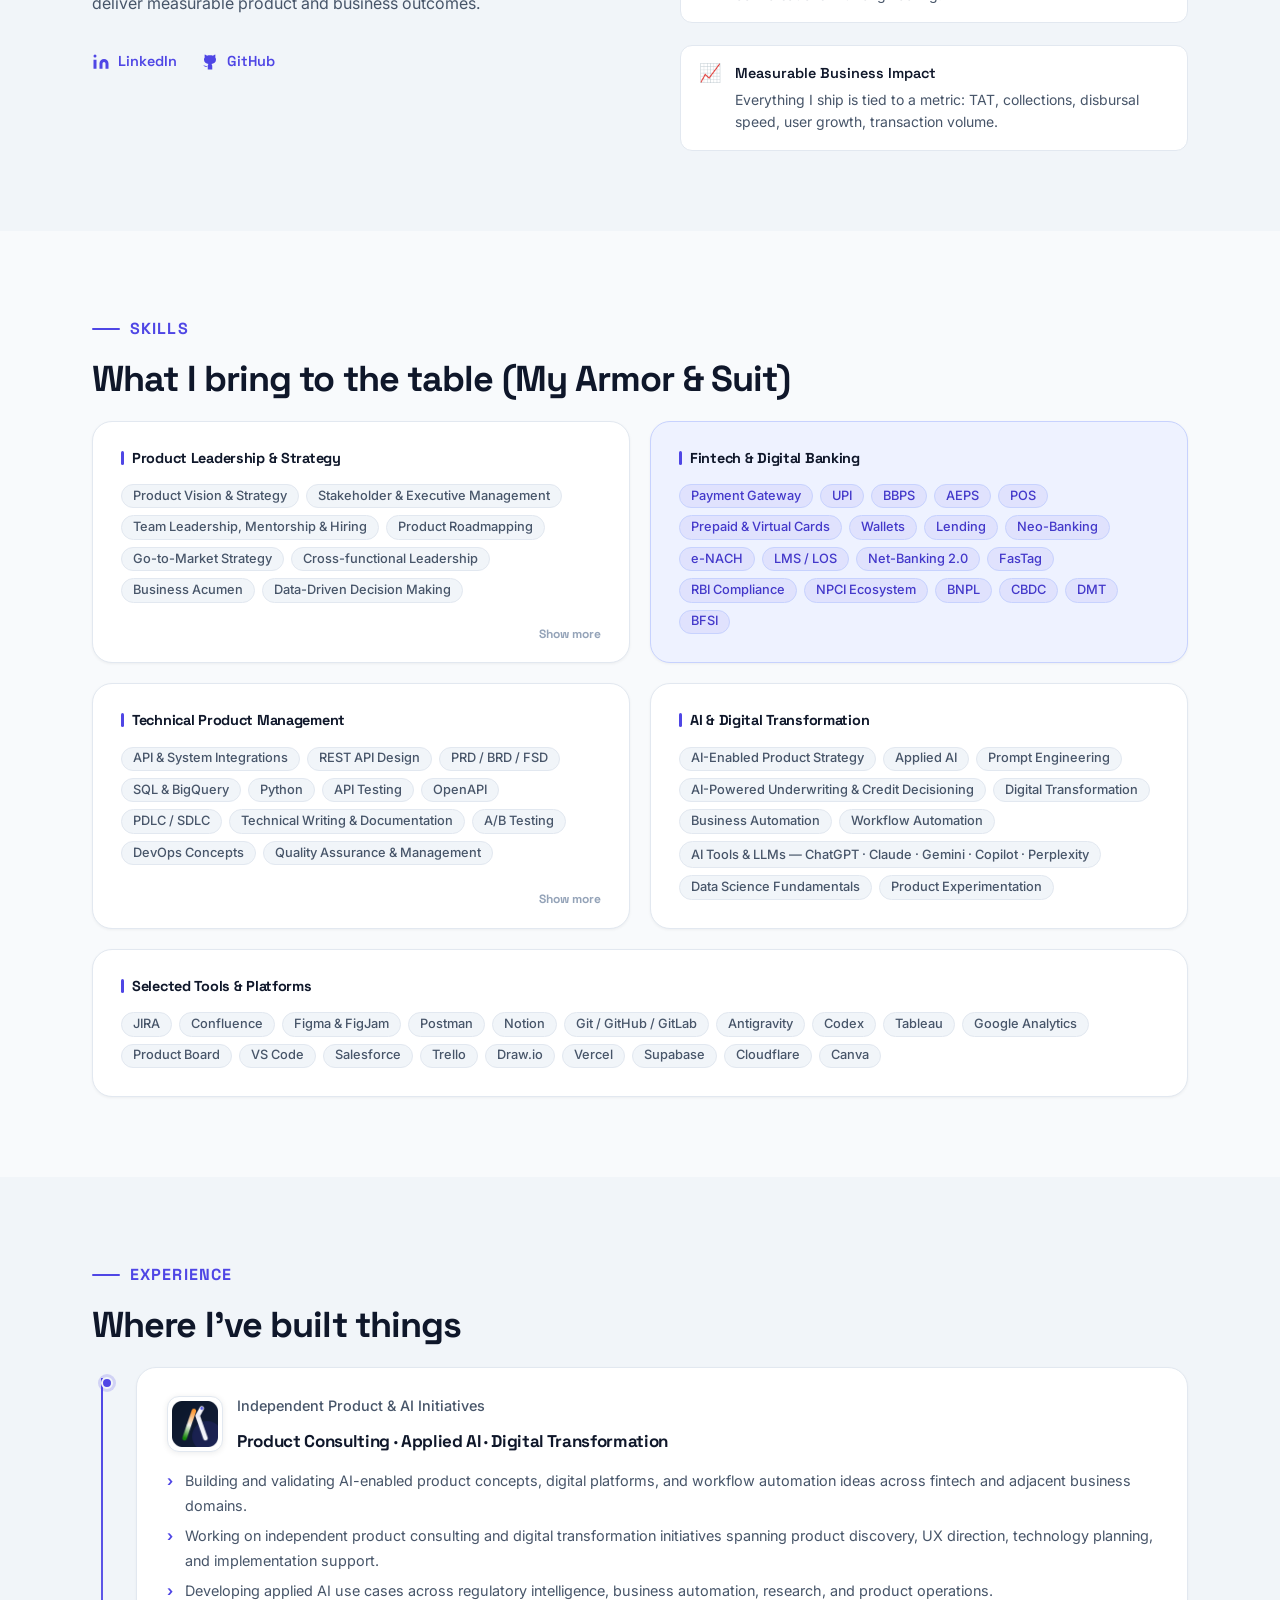
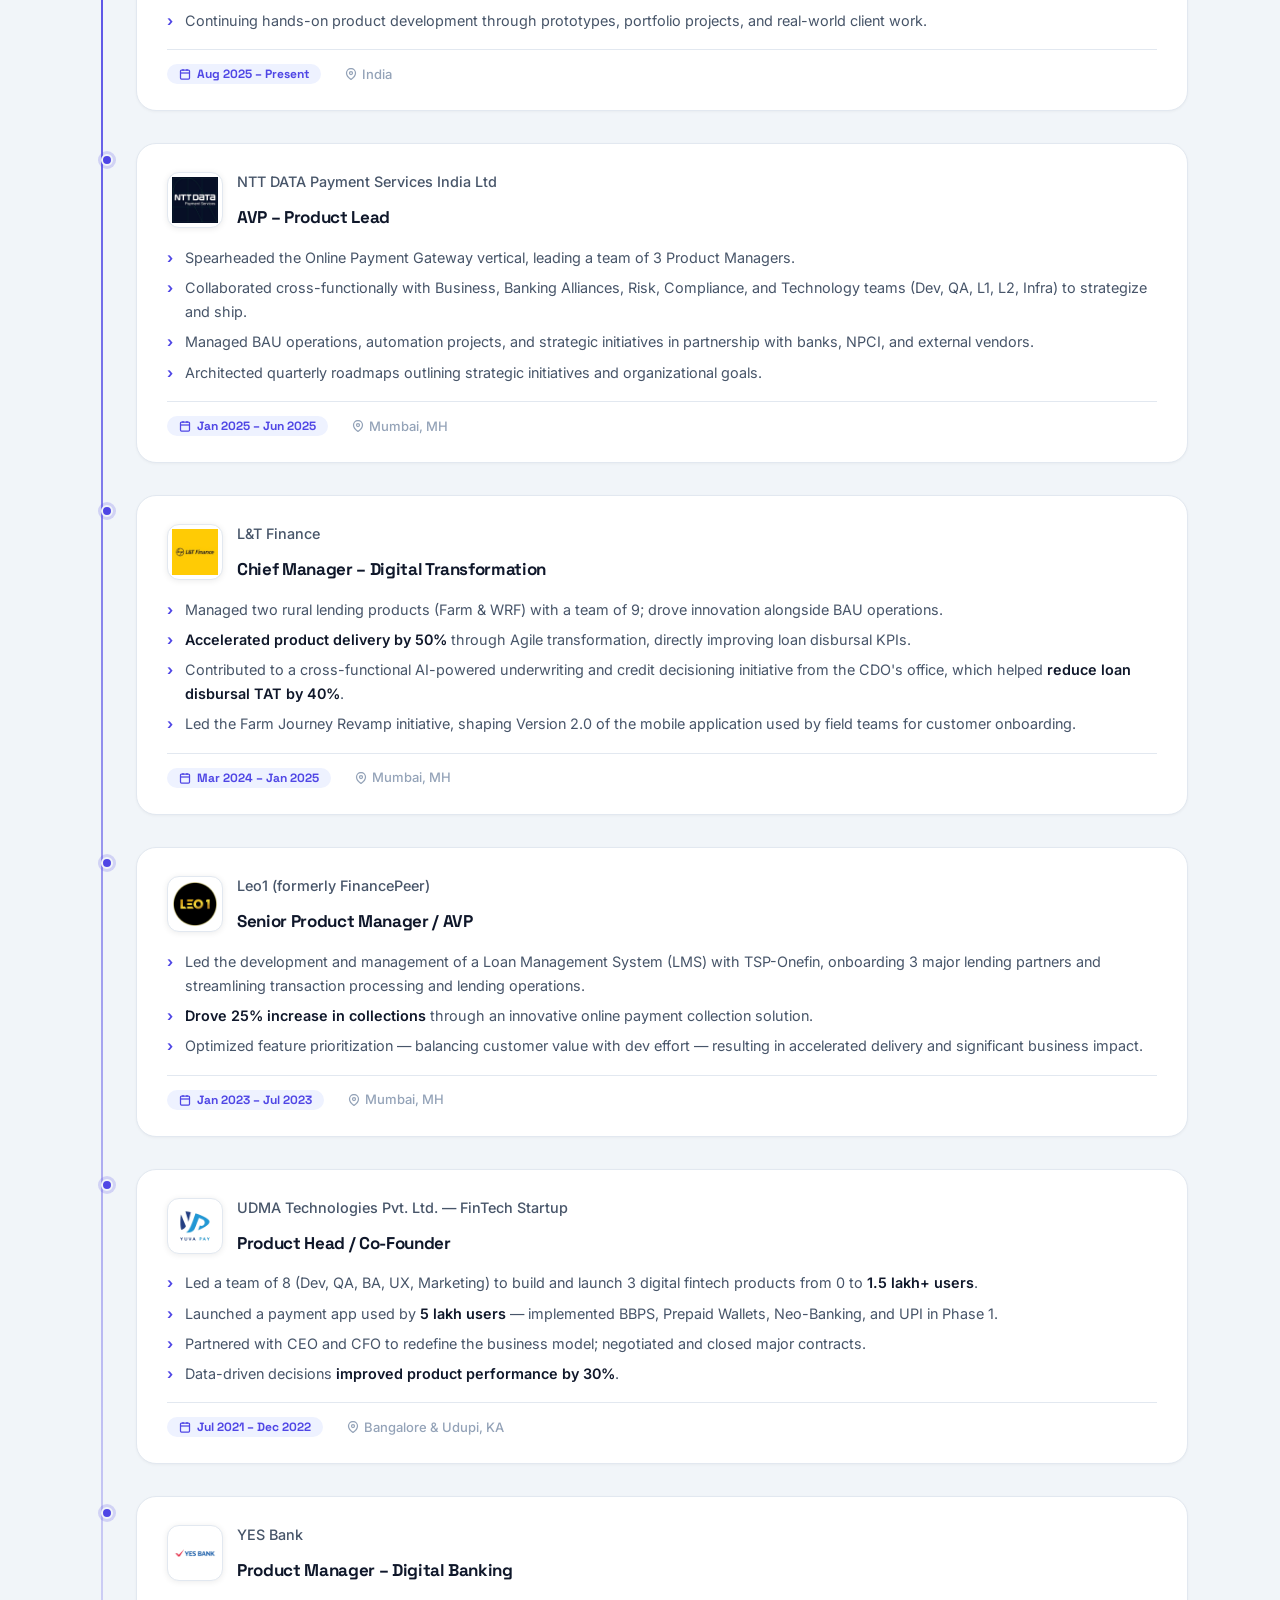
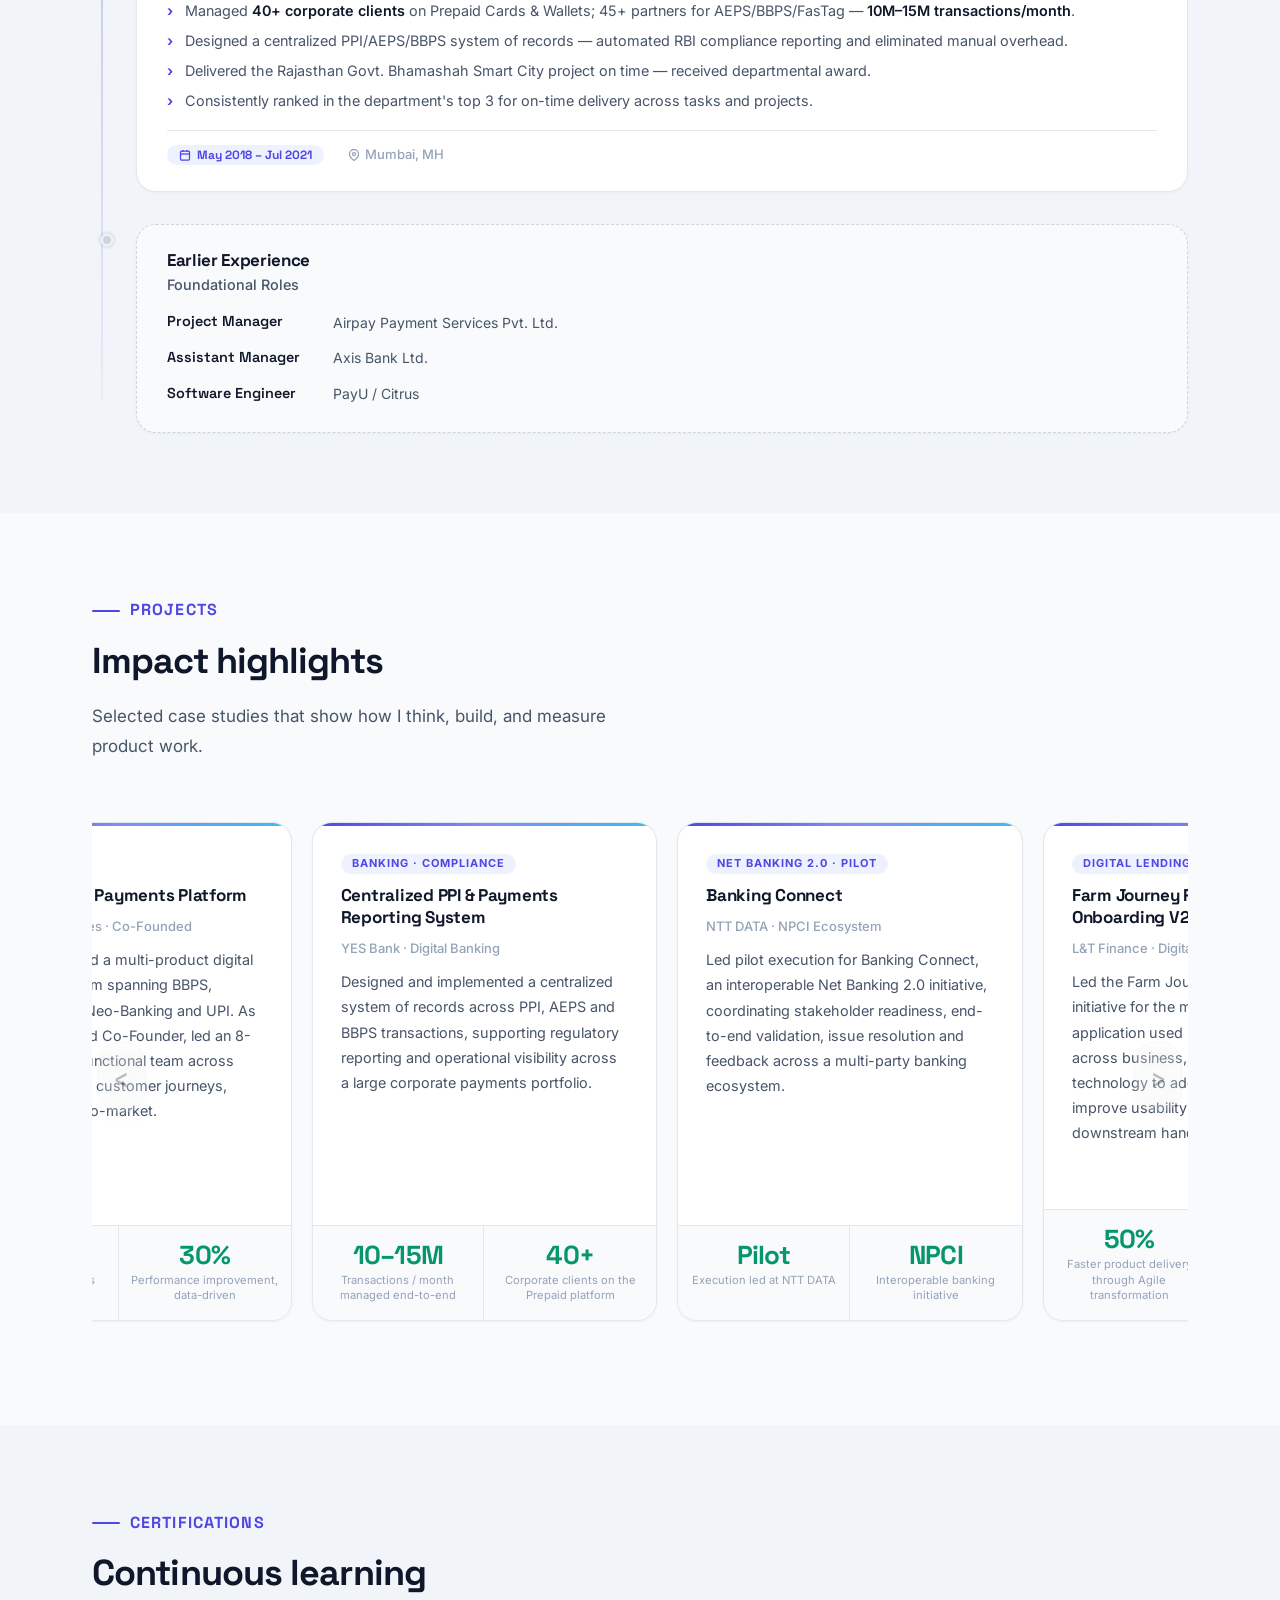
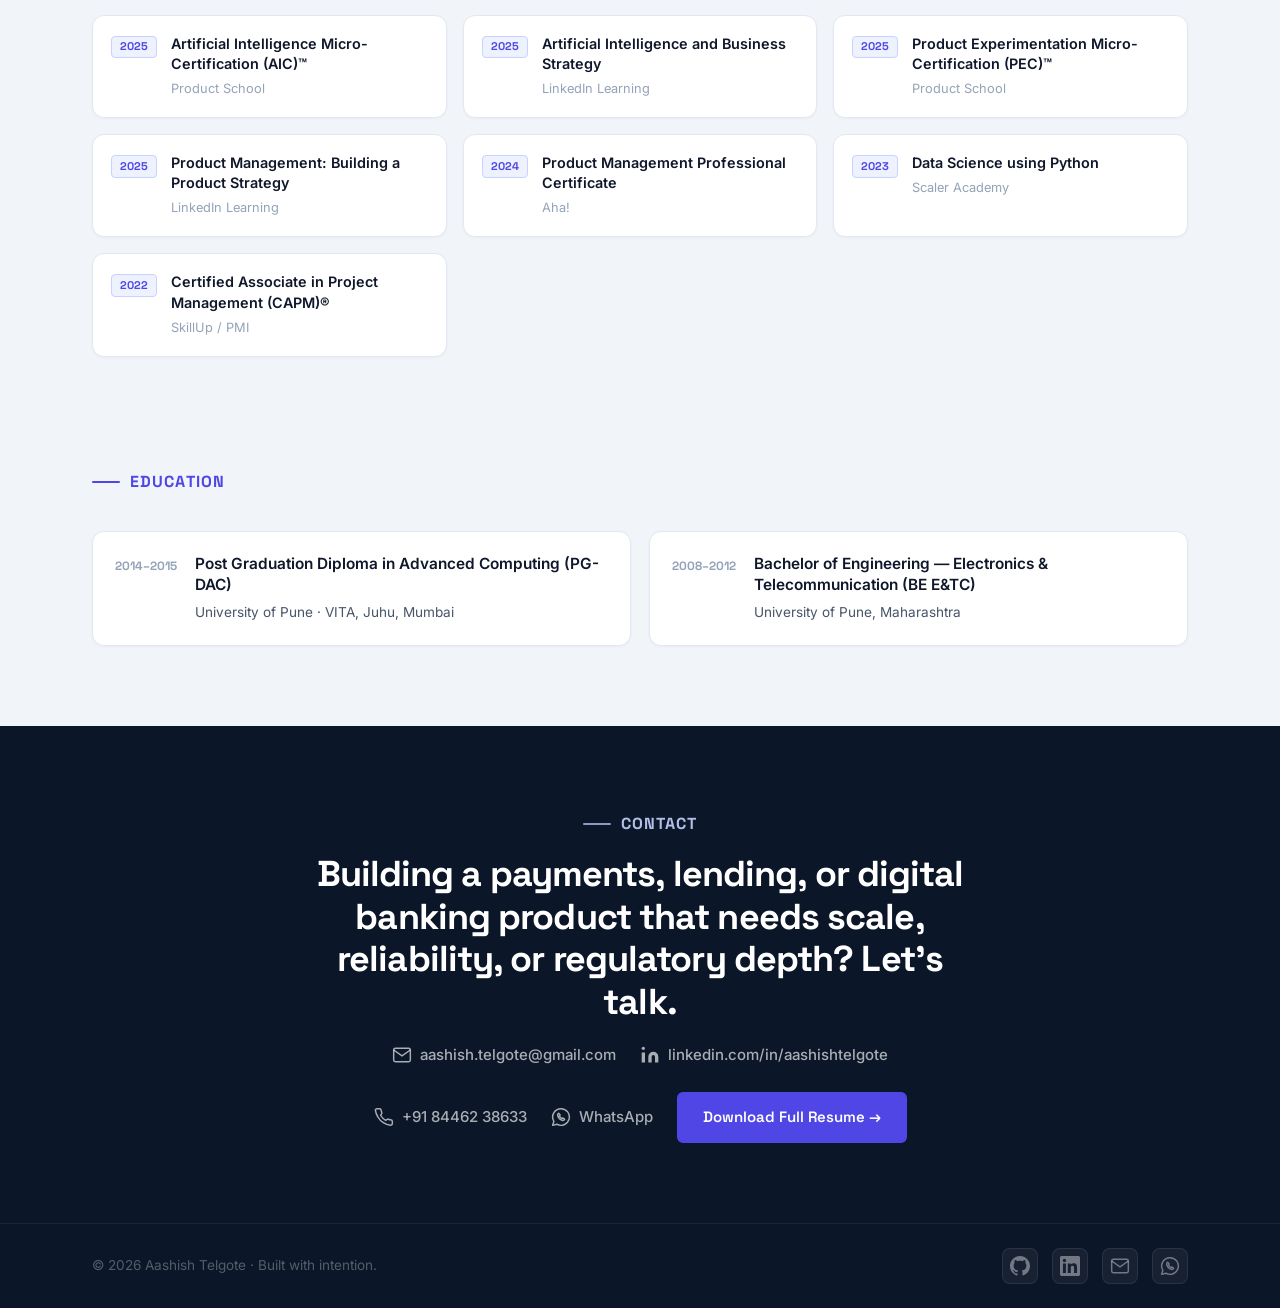
==== commit 9c87e70c: "Add WhatsApp contact options" ====
--- a/index.html
+++ b/index.html
@@ -821,6 +821,10 @@
             </svg>
             +91 84462 38633
           </a>
+          <a href="https://wa.me/918446238633?text=Hi%20Aashish%2C%20I%20came%20across%20your%20portfolio%20and%20wanted%20to%20connect%20regarding..." target="_blank" rel="noopener noreferrer" class="contact-link">
+            <svg width="20" height="20" viewBox="0 0 24 24" fill="none" stroke="currentColor" stroke-width="1.75" stroke-linecap="round" stroke-linejoin="round" aria-hidden="true"><path d="M12 2a10 10 0 0 0-8.55 15.2L2 22l4.95-1.39A10 10 0 1 0 12 2Z"/><path d="M8.6 7.9c.3-.3.7-.3 1 0l1.1 1.4c.2.3.2.6 0 .9l-.6.8a6.4 6.4 0 0 0 2.9 2.9l.8-.6c.3-.2.6-.2.9 0l1.4 1.1c.3.3.3.7 0 1-.5.5-1.1.8-1.8.7-3.2-.3-6-3.1-6.3-6.3-.1-.7.2-1.3.6-1.9Z"/></svg>
+            WhatsApp
+          </a>
           <a href="assets/files/Aashish_Telgote_Resume.pdf" class="btn btn--primary" target="_blank" rel="noopener">
             Download Full Resume →
           </a>
@@ -840,6 +844,7 @@
         <a href="https://github.com/aashishlabs" target="_blank" rel="noopener" aria-label="GitHub" class="footer__icon"><svg width="20" height="20" viewBox="0 0 24 24" fill="currentColor" aria-hidden="true"><path d="M12 0C5.37 0 0 5.37 0 12c0 5.3 3.438 9.8 8.205 11.385.6.113.82-.258.82-.577 0-.285-.01-1.04-.015-2.04-3.338.724-4.042-1.61-4.042-1.61-.546-1.385-1.335-1.755-1.335-1.755-1.087-.744.084-.729.084-.729 1.205.084 1.838 1.236 1.838 1.236 1.07 1.835 2.809 1.305 3.495.998.108-.776.417-1.305.76-1.605-2.665-.3-5.466-1.332-5.466-5.93 0-1.31.465-2.38 1.235-3.22-.135-.303-.54-1.523.105-3.176 0 0 1.005-.322 3.3 1.23.96-.267 1.98-.399 3-.405 1.02.006 2.04.138 3 .405 2.28-1.552 3.285-1.23 3.285-1.23.645 1.653.24 2.873.12 3.176.765.84 1.23 1.91 1.23 3.22 0 4.61-2.805 5.625-5.475 5.92.42.36.81 1.096.81 2.22 0 1.606-.015 2.896-.015 3.286 0 .315.21.69.825.57C20.565 21.795 24 17.295 24 12c0-6.63-5.37-12-12-12"/></svg></a>
         <a href="https://www.linkedin.com/in/aashishtelgote" target="_blank" rel="noopener" aria-label="LinkedIn" class="footer__icon"><svg width="20" height="20" viewBox="0 0 24 24" fill="currentColor" aria-hidden="true"><path d="M20.447 20.452h-3.554v-5.569c0-1.328-.027-3.037-1.852-3.037-1.853 0-2.136 1.445-2.136 2.939v5.667H9.351V9h3.414v1.561h.046c.477-.9 1.637-1.85 3.37-1.85 3.601 0 4.267 2.37 4.267 5.455v6.286zM5.337 7.433a2.062 2.062 0 0 1-2.063-2.065 2.064 2.064 0 1 1 2.063 2.065zm1.782 13.019H3.555V9h3.564v11.452zM22.225 0H1.771C.792 0 0 .774 0 1.729v20.542C0 23.227.792 24 1.771 24h20.451C23.2 24 24 23.227 24 22.271V1.729C24 .774 23.2 0 22.222 0h.003z"/></svg></a>
         <a href="mailto:aashish.telgote@gmail.com" aria-label="Email" class="footer__icon"><svg width="20" height="20" viewBox="0 0 24 24" fill="none" stroke="currentColor" stroke-width="1.75" aria-hidden="true"><path d="M4 4h16c1.1 0 2 .9 2 2v12c0 1.1-.9 2-2 2H4c-1.1 0-2-.9-2-2V6c0-1.1.9-2 2-2z"/><polyline points="22,6 12,13 2,6"/></svg></a>
+        <a href="https://wa.me/918446238633?text=Hi%20Aashish%2C%20I%20came%20across%20your%20portfolio%20and%20wanted%20to%20connect%20regarding..." target="_blank" rel="noopener noreferrer" aria-label="WhatsApp" class="footer__icon"><svg width="20" height="20" viewBox="0 0 24 24" fill="none" stroke="currentColor" stroke-width="1.75" stroke-linecap="round" stroke-linejoin="round" aria-hidden="true"><path d="M12 2a10 10 0 0 0-8.55 15.2L2 22l4.95-1.39A10 10 0 1 0 12 2Z"/><path d="M8.6 7.9c.3-.3.7-.3 1 0l1.1 1.4c.2.3.2.6 0 .9l-.6.8a6.4 6.4 0 0 0 2.9 2.9l.8-.6c.3-.2.6-.2.9 0l1.4 1.1c.3.3.3.7 0 1-.5.5-1.1.8-1.8.7-3.2-.3-6-3.1-6.3-6.3-.1-.7.2-1.3.6-1.9Z"/></svg></a>
       </div>
     </div>
   </footer>
@@ -889,6 +894,11 @@
 
         if (href.startsWith('tel:')) {
           trackPortfolioEvent('contact_click', { contact_type: 'phone' });
+          return;
+        }
+
+        if (link.hostname === 'wa.me') {
+          trackPortfolioEvent('contact_click', { contact_type: 'whatsapp' });
           return;
         }
 
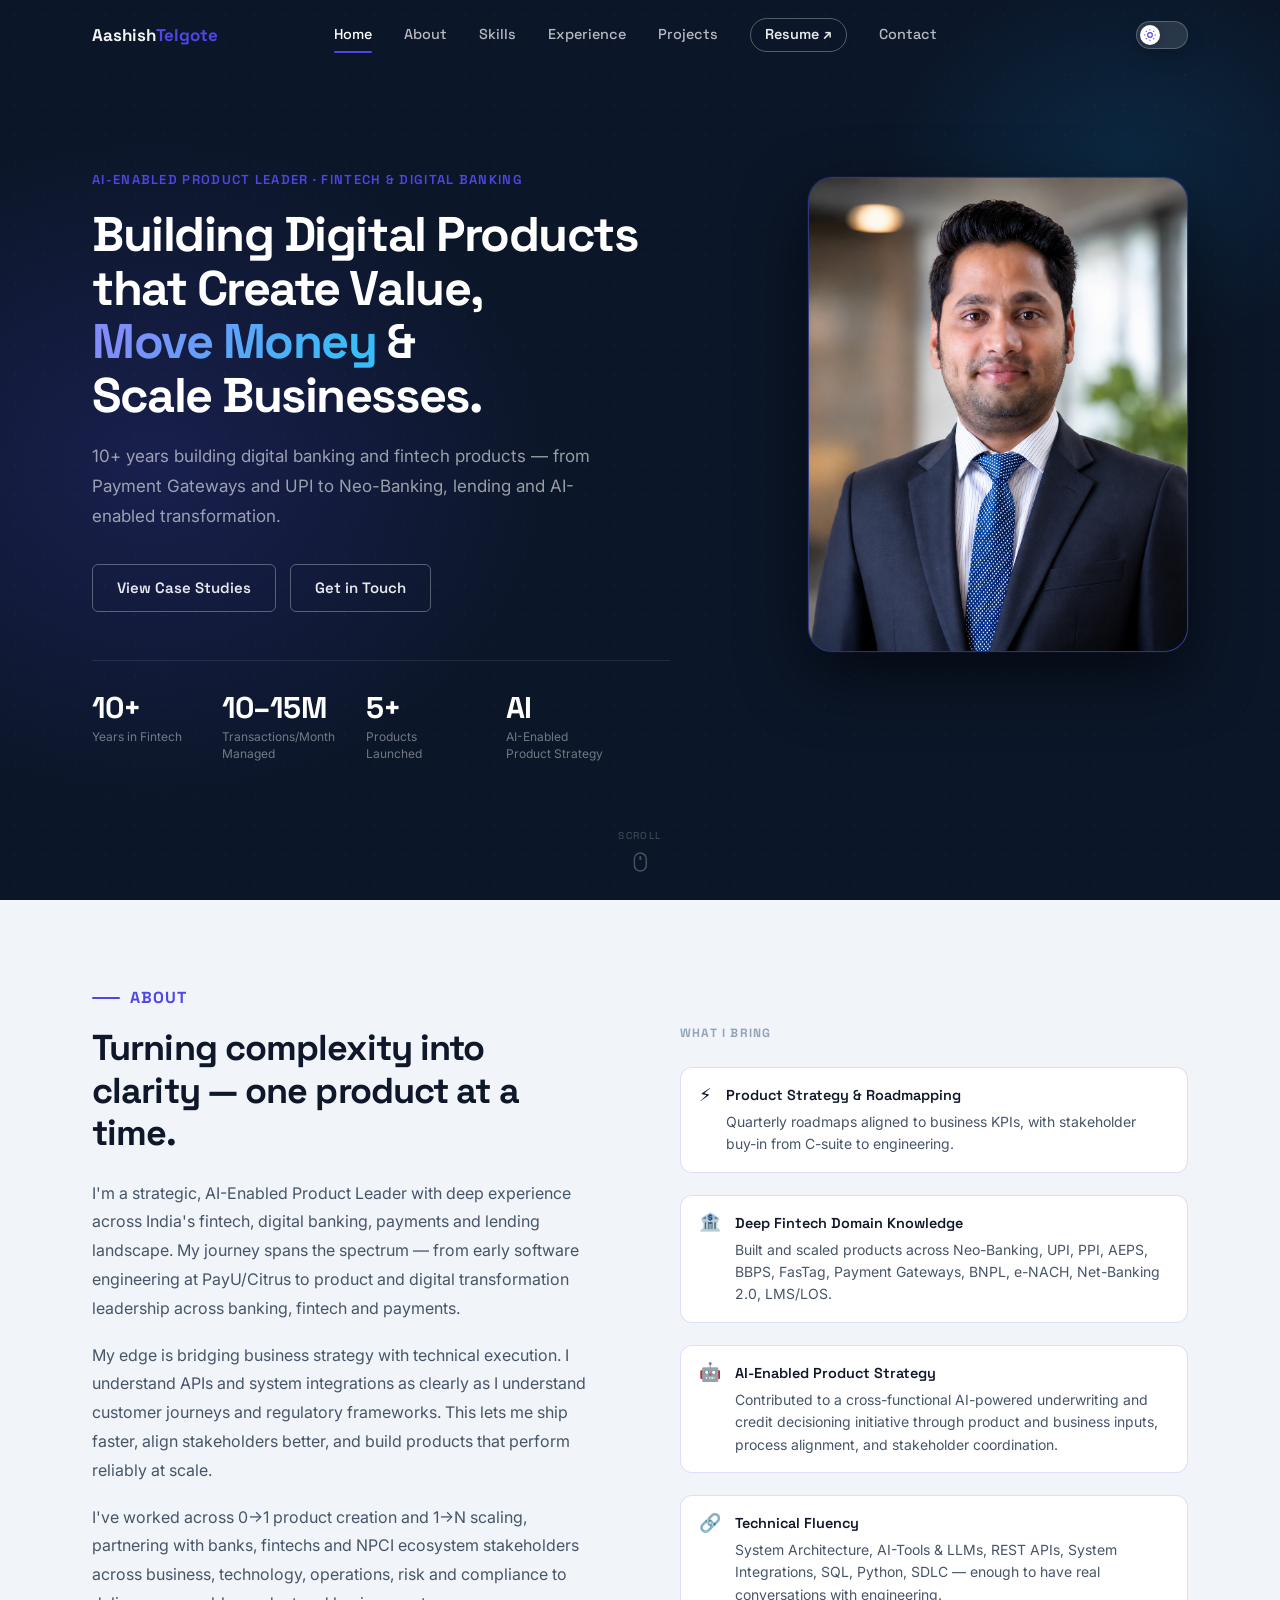
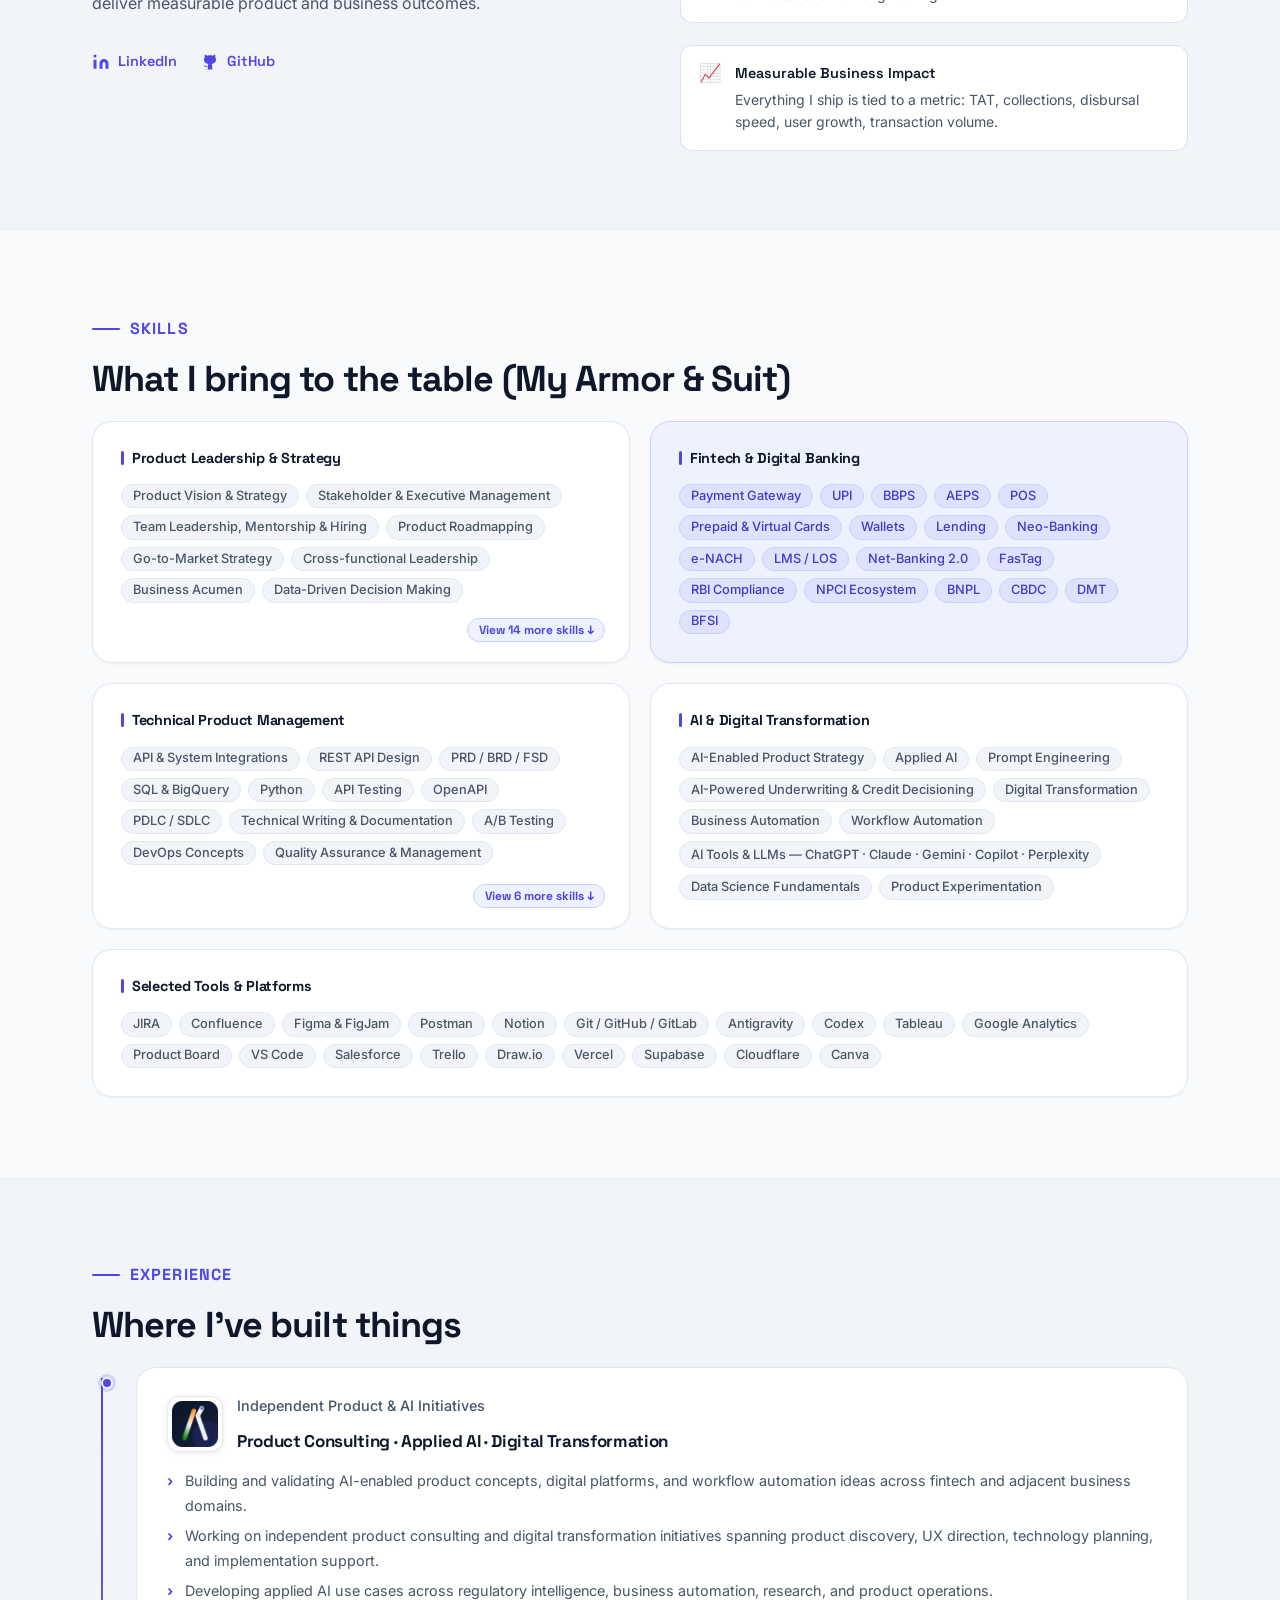
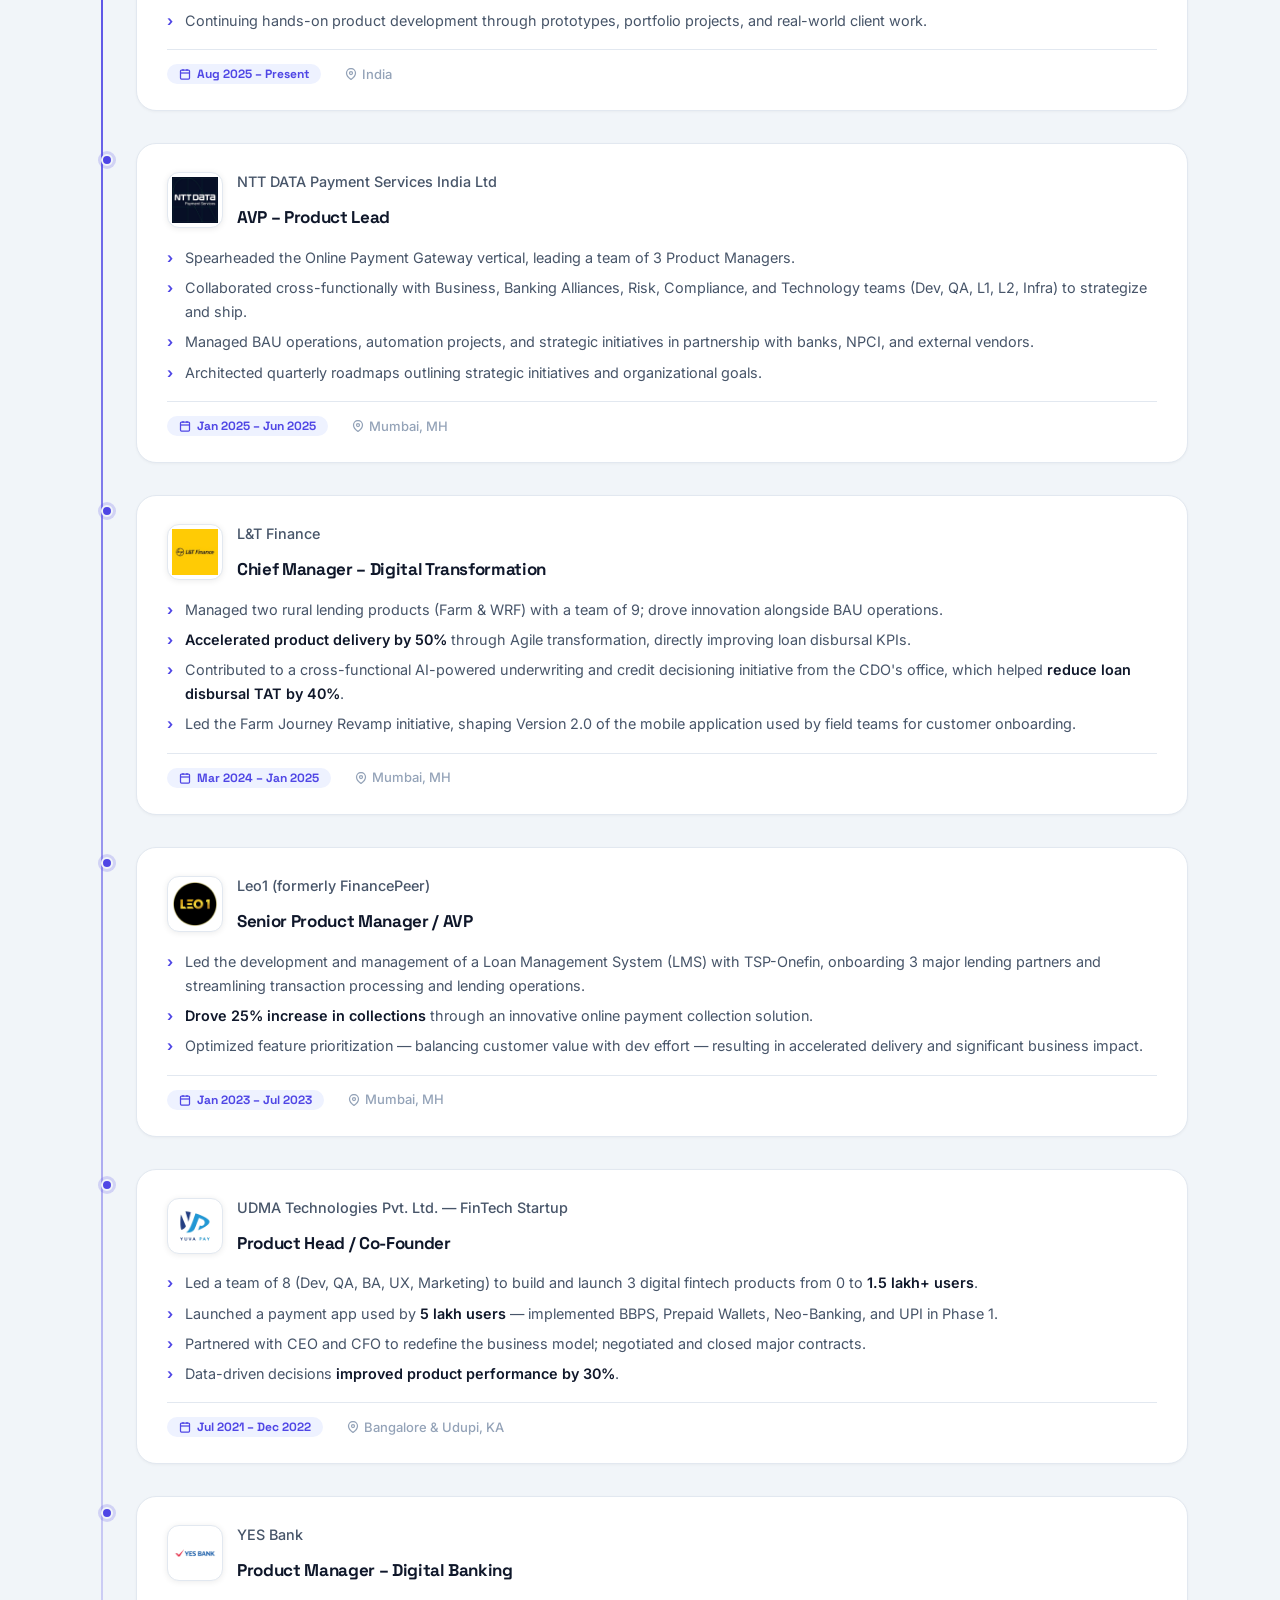
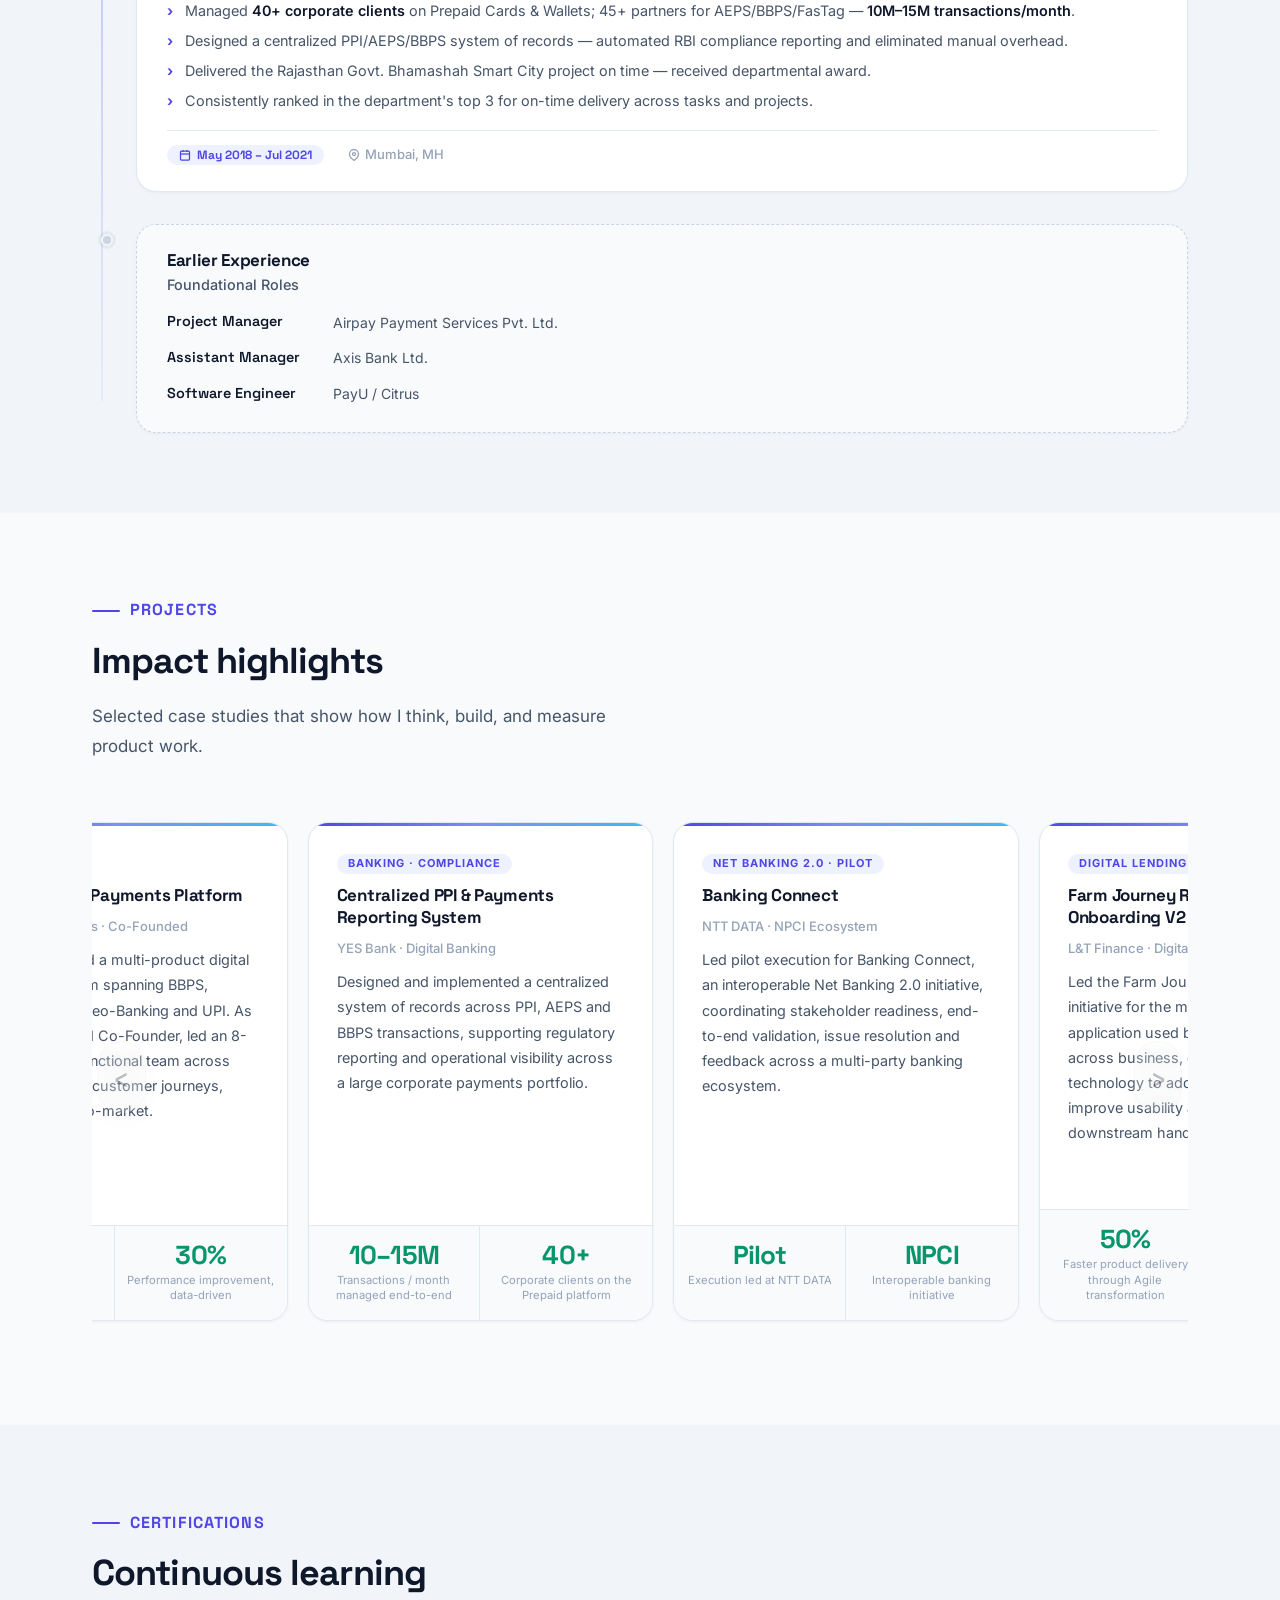
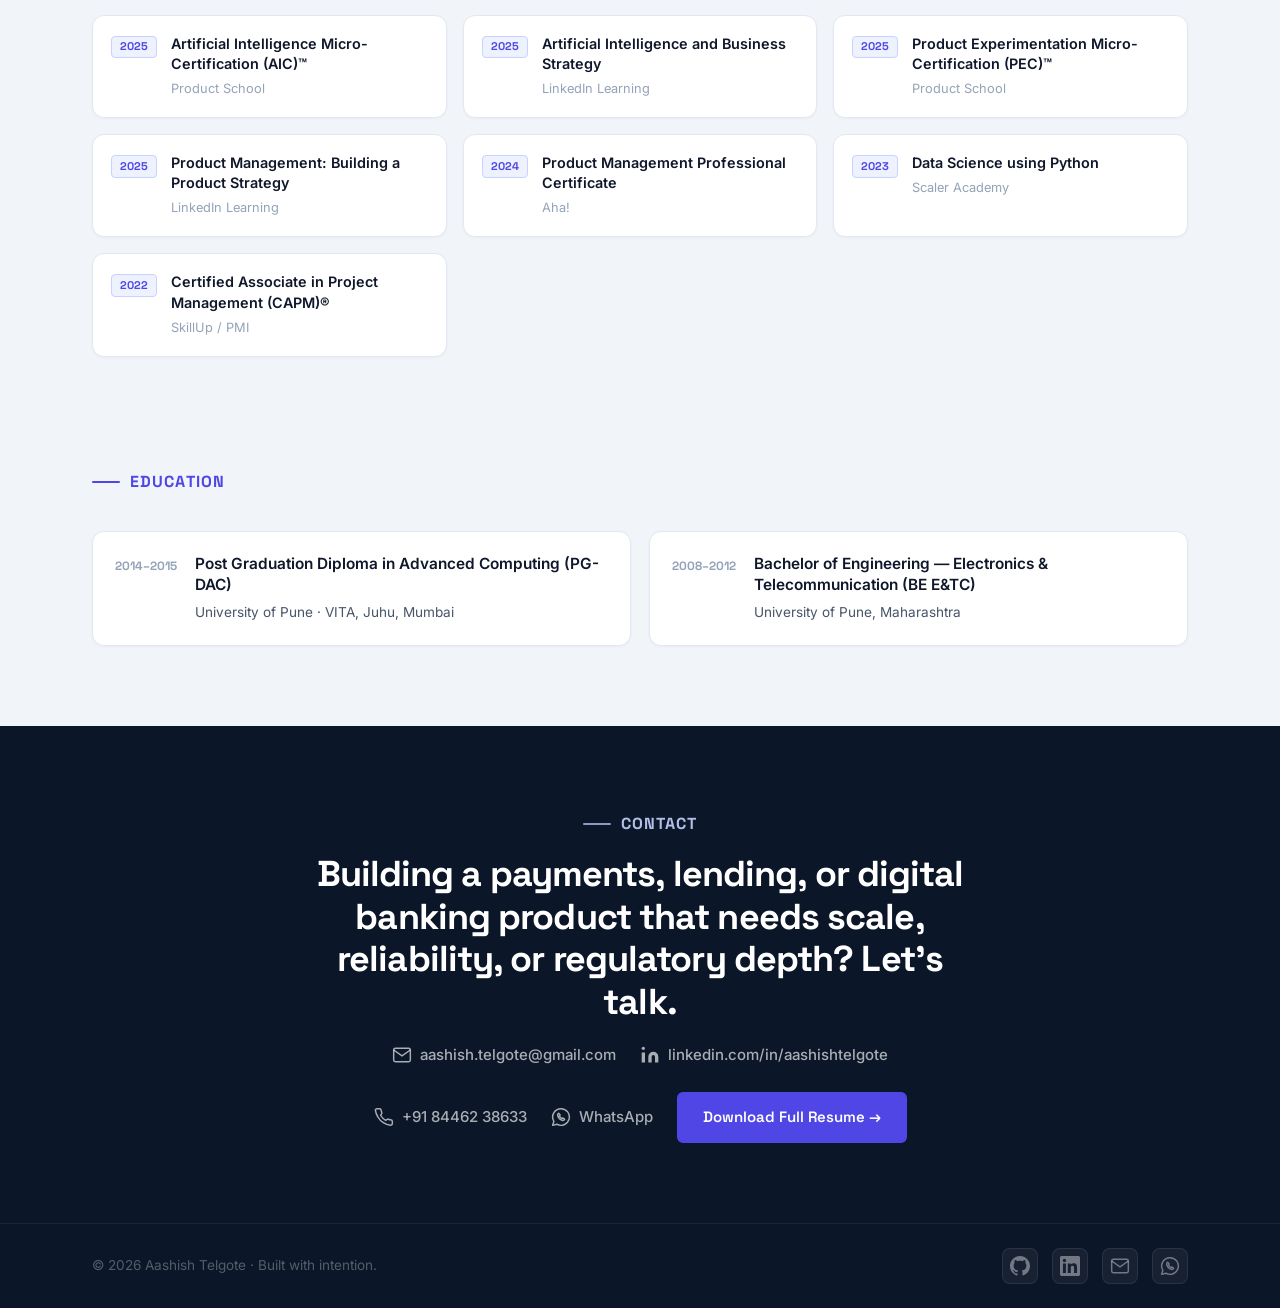
==== commit eb007ffd: "Polish contact and portfolio interactions" ====
--- a/index.html
+++ b/index.html
@@ -971,14 +971,31 @@
       window.addEventListener('hashchange', closeMobileNav);
 
       // Skills: expand controls
+      const desktopSkillsMedia = window.matchMedia('(min-width: 901px)');
+      const updateSkillButton = button => {
+        const card = button.closest('.skill-card');
+        const expanded = card.classList.contains('skill-card--expanded');
+        const desktopCollapsible = desktopSkillsMedia.matches && card.classList.contains('skill-card--desktop-collapsible');
+        button.setAttribute('aria-expanded', String(expanded));
+        if (desktopCollapsible && !expanded) {
+          const hiddenCount = card.querySelectorAll('.tag--desktop-collapsed-hidden').length;
+          button.setAttribute('aria-label', `View ${hiddenCount} more skills`);
+          button.textContent = `View ${hiddenCount} more skills ↓`;
+        } else {
+          button.setAttribute('aria-label', expanded ? 'Show fewer skills' : 'Show more skills');
+          button.textContent = expanded ? desktopCollapsible ? 'Show less ↑' : 'Show less' : 'Show more';
+        }
+      };
       document.querySelectorAll('.skill-card__more').forEach(button => {
+        updateSkillButton(button);
         button.addEventListener('click', () => {
           const card = button.closest('.skill-card');
-          const expanded = card.classList.toggle('skill-card--expanded');
-          button.setAttribute('aria-expanded', String(expanded));
-          button.setAttribute('aria-label', expanded ? 'Show fewer skills' : 'Show more skills');
-          button.textContent = expanded ? 'Show less' : 'Show more';
+          card.classList.toggle('skill-card--expanded');
+          updateSkillButton(button);
         });
+      });
+      desktopSkillsMedia.addEventListener('change', () => {
+        document.querySelectorAll('.skill-card__more').forEach(updateSkillButton);
       });
 
       // ── Nav: active link on scroll ──────────────
--- a/assets/css/style.css
+++ b/assets/css/style.css
@@ -762,15 +762,30 @@
   padding: 1rem 1.125rem;
   background: #fff;
   border: 1px solid #E2E8F0;
-  border: 1px solid var(--border);
+  border: 1px solid rgba(79,70,229,0.18);
   border-radius: 0.75rem;
   border-radius: var(--radius);
-  transition: border-color 0.2s ease, box-shadow 0.2s ease;
+  transition: box-shadow 0.2s ease, transform 0.2s ease, border-color 0.2s ease;
 }
 .bring-item:hover {
   border-color: #C7D2FE;
+  border-color: rgba(79,70,229,0.38);
+  box-shadow: 0 4px 16px rgba(79,70,229,0.07);
+}
+html[data-theme="dark"] .bring-item {
   border-color: var(--accent-border);
-  box-shadow: 0 4px 16px rgba(79,70,229,0.07);
+}
+html[data-theme="dark"] .bring-item:hover {
+  border-color: rgba(129,140,248,0.52);
+}
+@media (hover: hover) and (pointer: fine) {
+  .bring-item:hover {
+    box-shadow: 0 8px 28px rgba(0,0,0,0.09);
+    transform: translateX(5px);
+  }
+  html[data-theme="dark"] .bring-item:hover {
+    box-shadow: var(--shadow);
+  }
 }
 .bring-icon {
   font-size: 1.125rem;
@@ -912,6 +927,19 @@
     right: 1.5rem;
     bottom: 1.25rem;
     margin: 0;
+    padding: 0.3rem 0.65rem;
+    border: 1px solid var(--accent-border);
+    background: var(--accent-light);
+    color: var(--accent);
+    transition: background-color 0.2s ease, border-color 0.2s ease;
+  }
+  .skills__grid > .skill-card--desktop-collapsible .skill-card__more:hover {
+    border-color: rgba(79,70,229,0.42);
+    background: rgba(79,70,229,0.12);
+  }
+  html[data-theme="dark"] .skills__grid > .skill-card--desktop-collapsible .skill-card__more:hover {
+    border-color: rgba(129,140,248,0.55);
+    background: rgba(129,140,248,0.26);
   }
   .skills__grid > .skill-card:not(.skill-card--desktop-collapsible) .skill-card__more { display: none; }
   .tag--long {
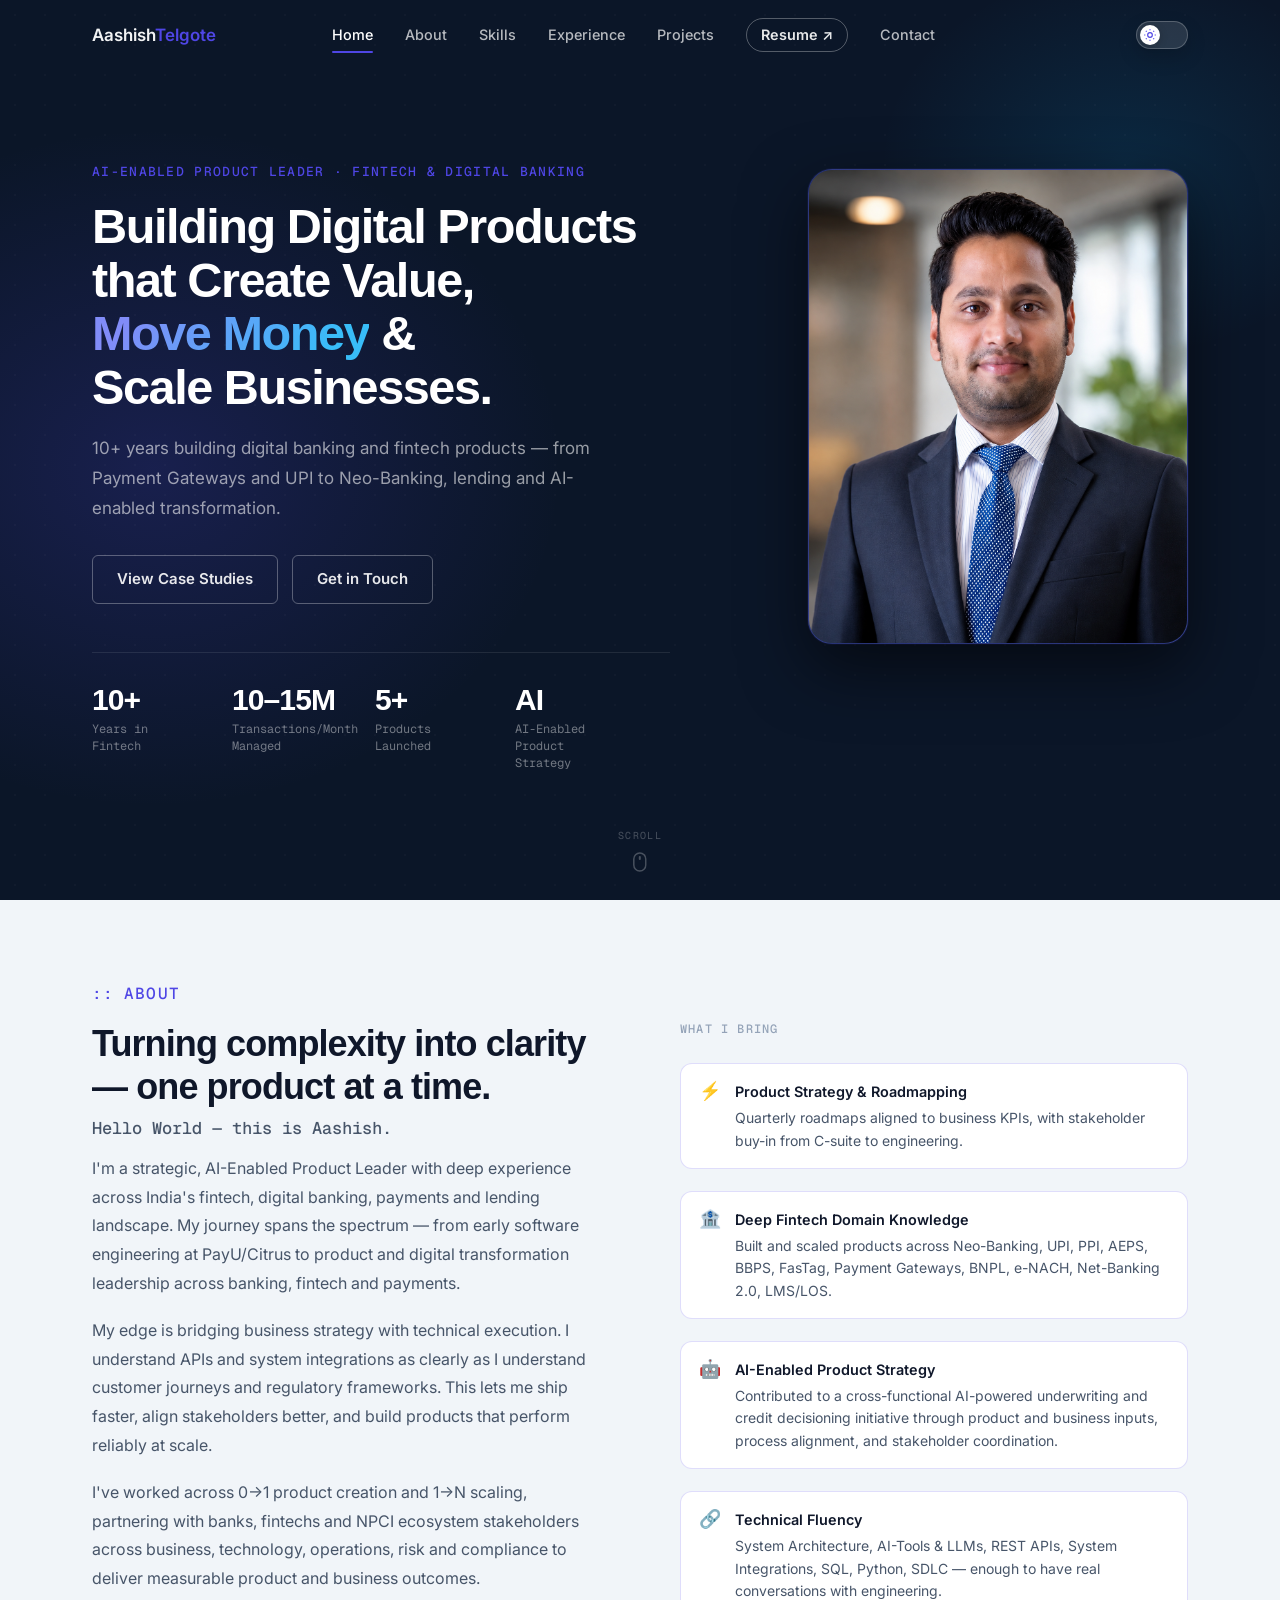
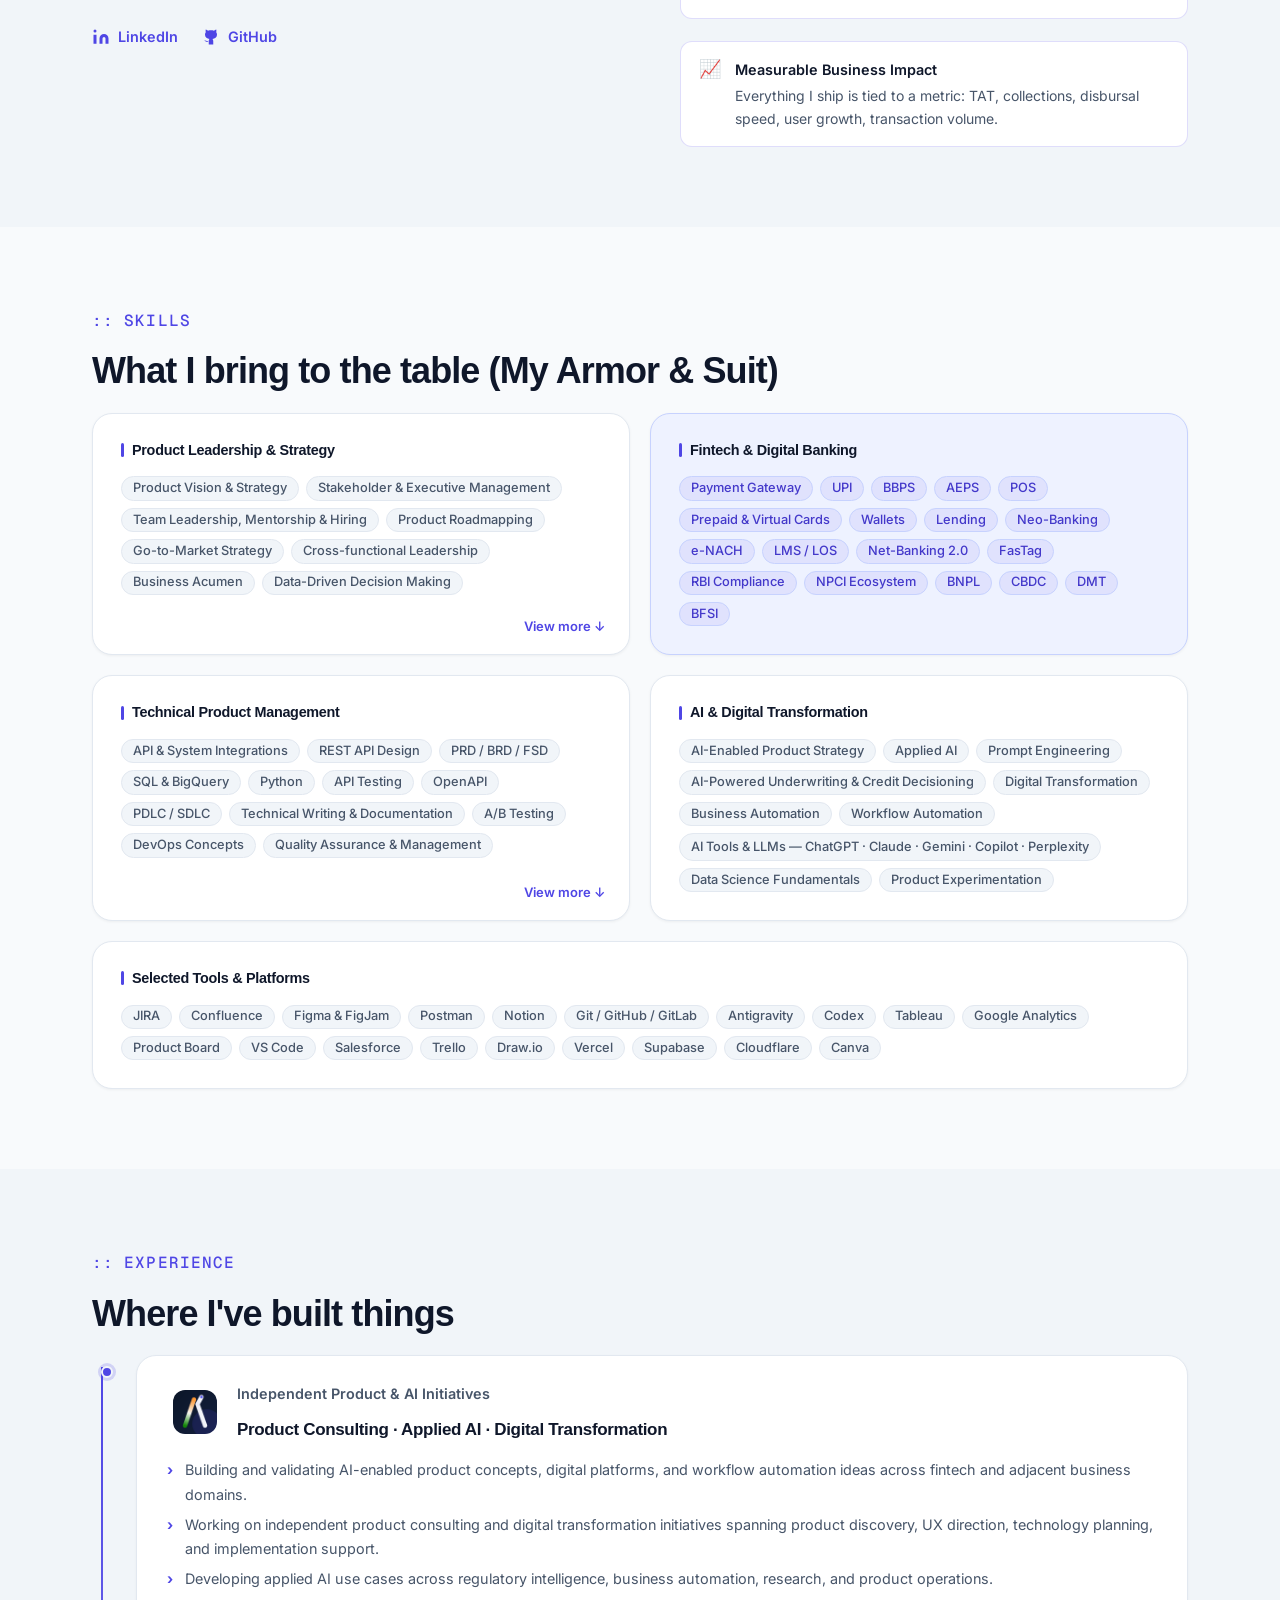
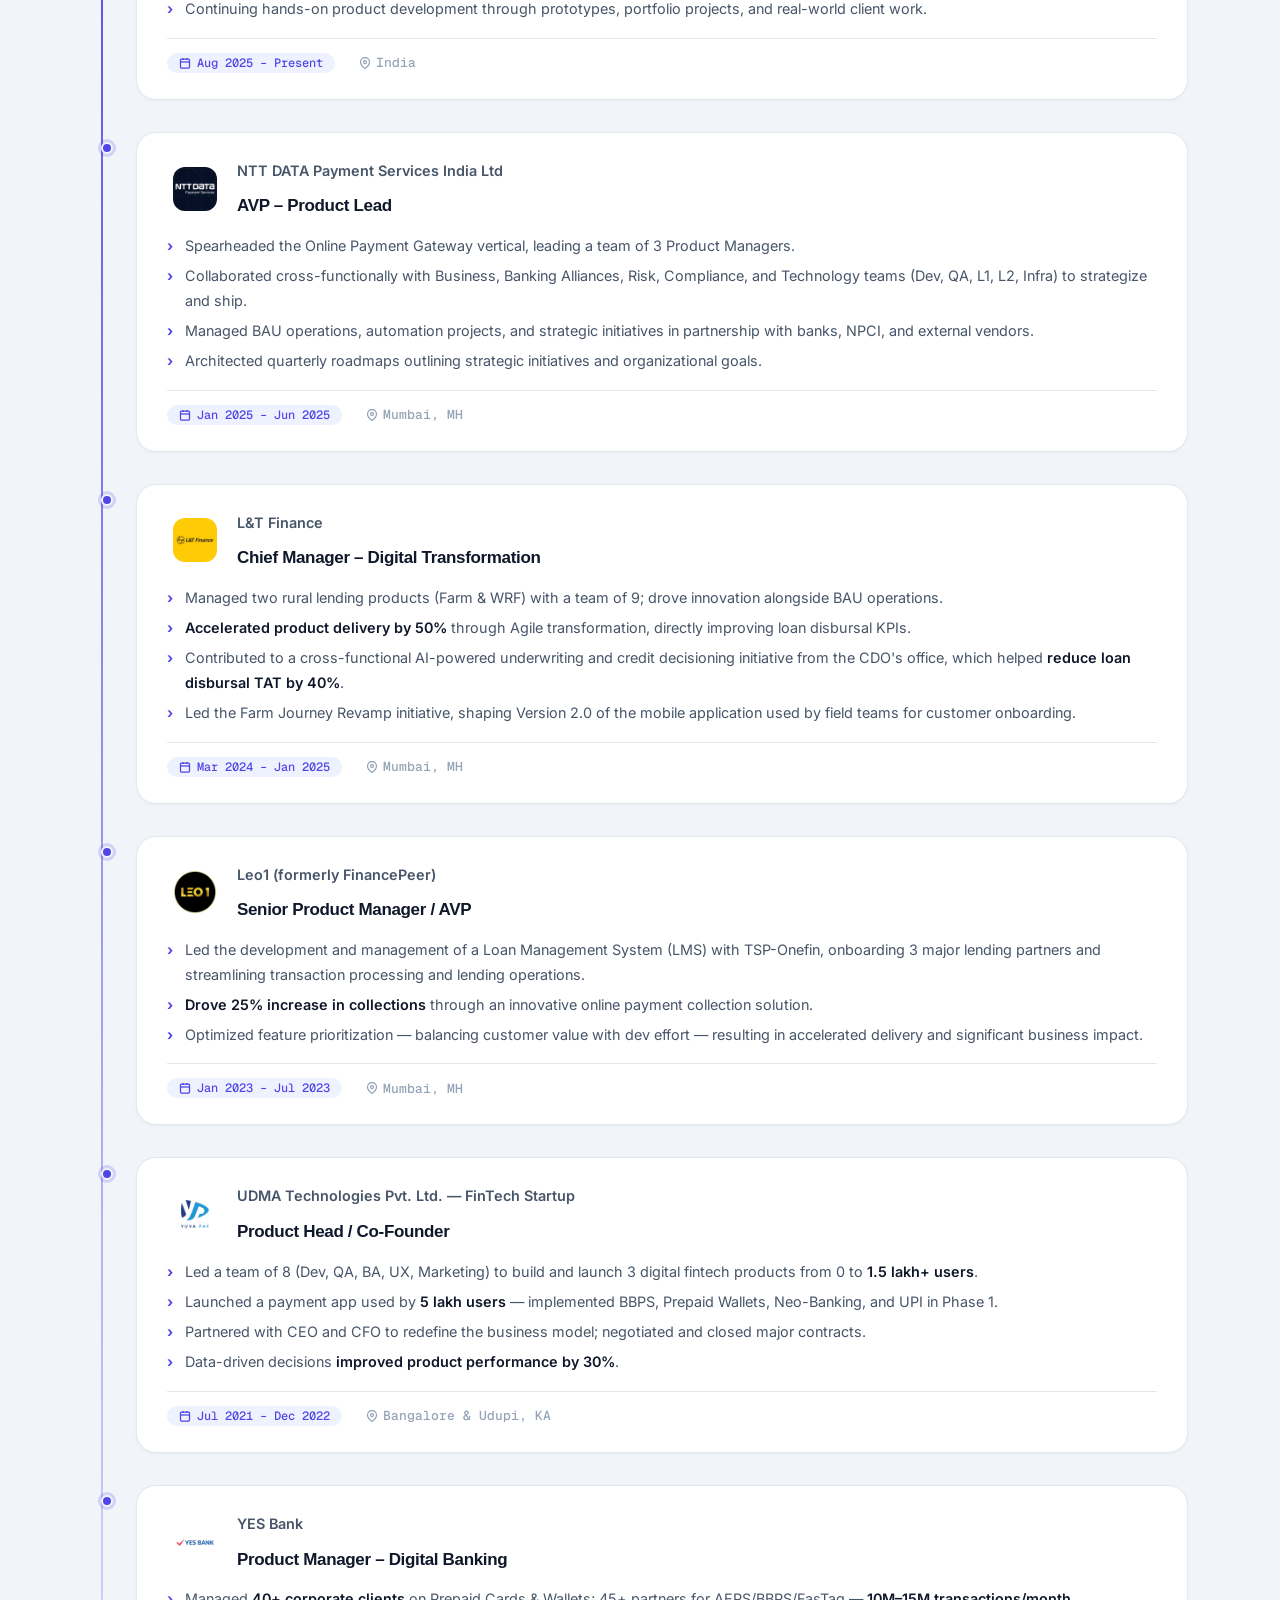
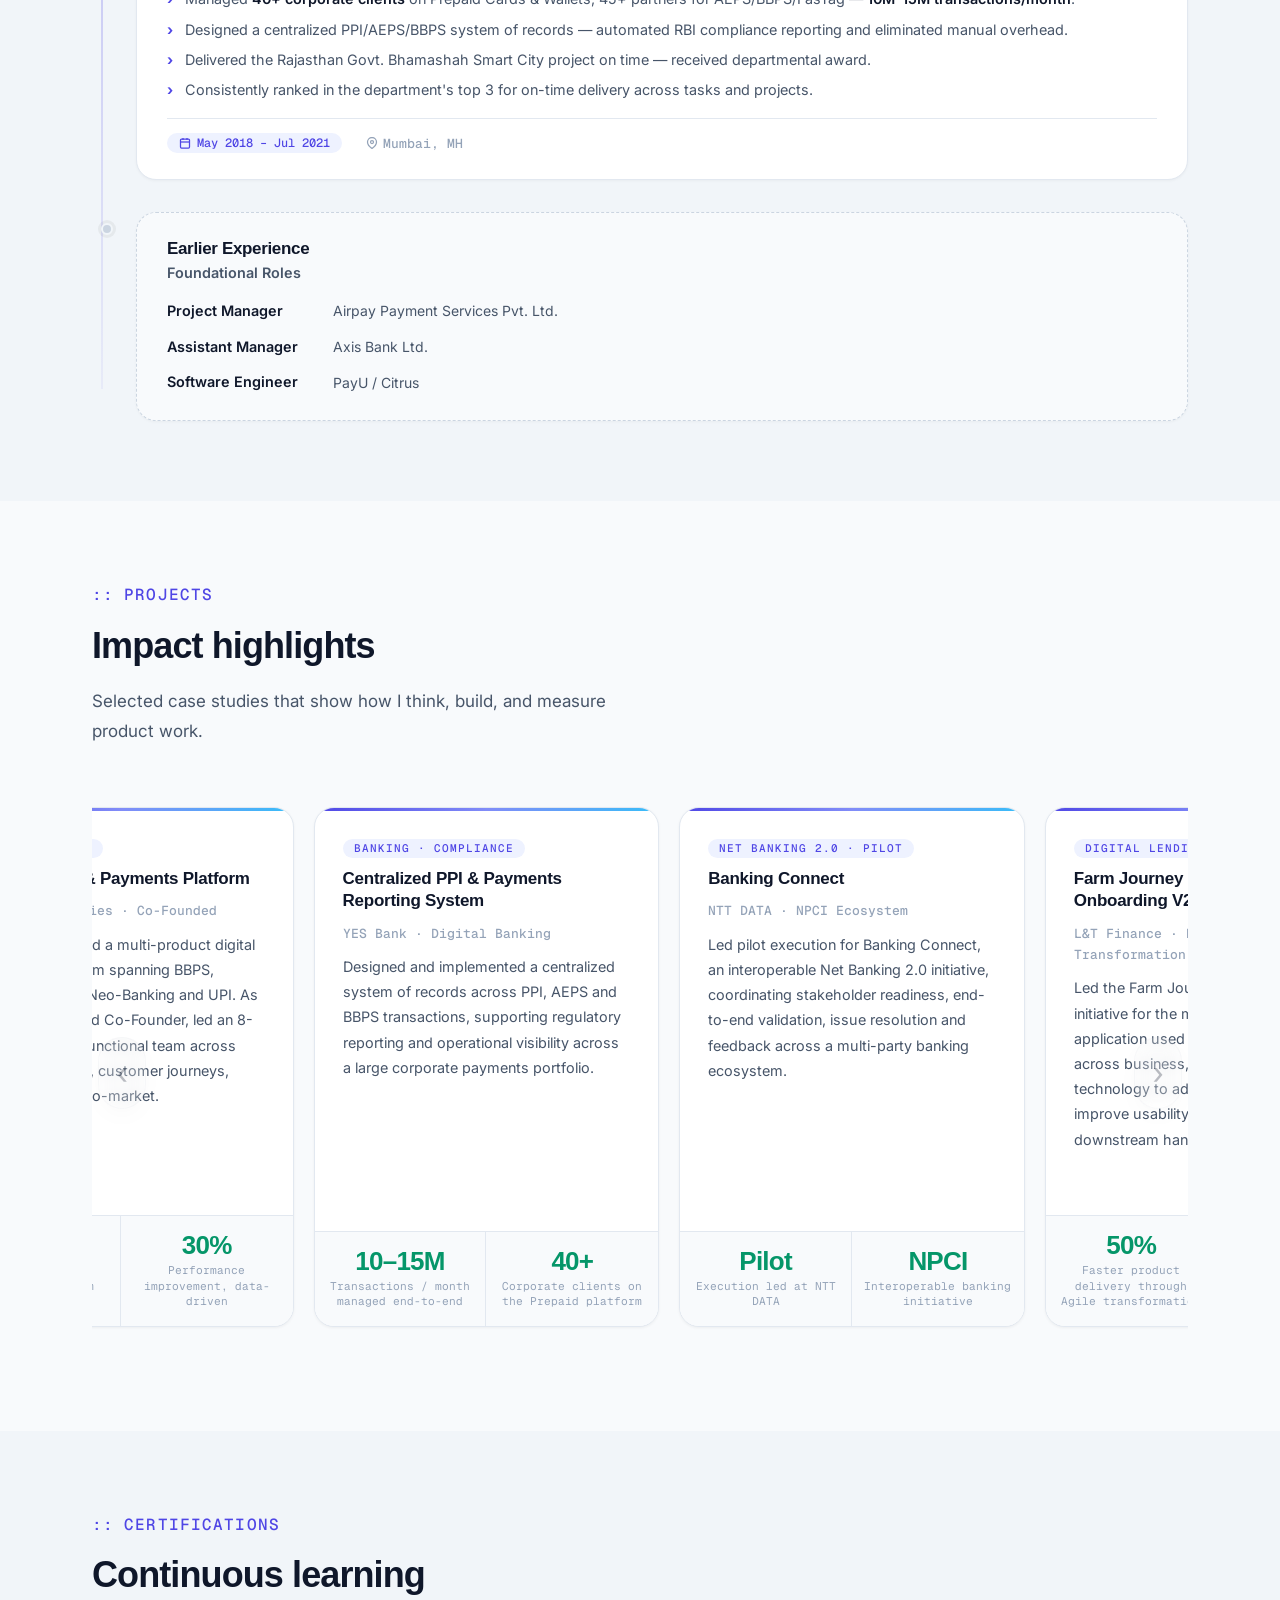
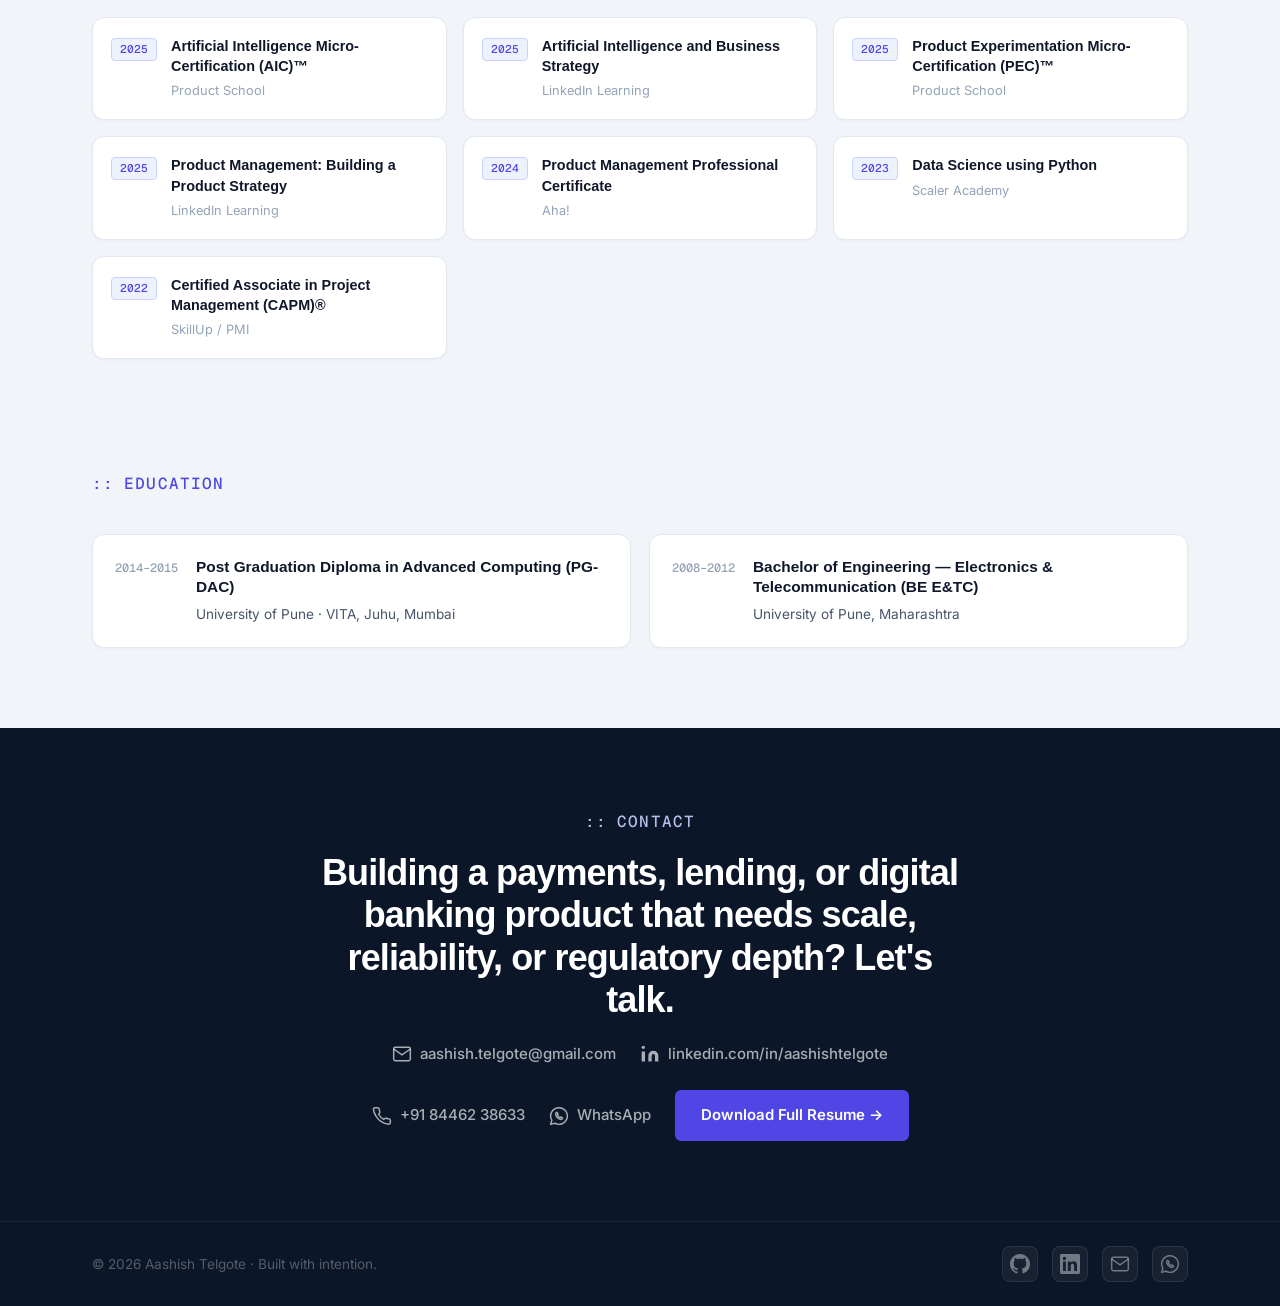
==== commit 546be958: "Finalize portfolio v2.1 executive experience" ====
--- a/index.html
+++ b/index.html
@@ -44,9 +44,11 @@
   </script>
 
   <!-- Preconnect for performance -->
+  <link rel="preconnect" href="https://api.fontshare.com" crossorigin />
   <link rel="preconnect" href="https://fonts.googleapis.com" />
   <link rel="preconnect" href="https://fonts.gstatic.com" crossorigin />
-  <link href="https://fonts.googleapis.com/css2?family=Space+Grotesk:wght@400;500;600;700&family=Inter:ital,wght@0,400;0,500;0,600;1,400&display=swap" rel="stylesheet" />
+  <link href="https://api.fontshare.com/v2/css?f[]=cabinet-grotesk@600,700&display=swap" rel="stylesheet" />
+  <link href="https://fonts.googleapis.com/css2?family=Geist+Mono:wght@400;500&family=Inter:wght@400;500;600&display=swap" rel="stylesheet" />
   <script>
     (() => {
       const storedTheme = localStorage.getItem('theme');
@@ -174,11 +176,12 @@
     ══════════════════════════════════════ -->
     <section class="section section--light" id="about" aria-label="About">
       <div class="container">
-        <p class="section-label">About</p>
+        <p class="section-label section-label--home">About</p>
         <div class="about__grid">
 
           <div class="about__bio">
             <h2 class="section-heading">Turning complexity into clarity — one product at a time.</h2>
+            <p class="about__hello">Hello World — this is Aashish.</p>
             <p>I'm a strategic, AI-Enabled Product Leader with deep experience across India's fintech, digital banking, payments and lending landscape. My journey spans the spectrum — from early software engineering at PayU/Citrus to product and digital transformation leadership across banking, fintech and payments.</p>
             <p>My edge is bridging business strategy with technical execution. I understand APIs and system integrations as clearly as I understand customer journeys and regulatory frameworks. This lets me ship faster, align stakeholders better, and build products that perform reliably at scale.</p>
             <p>I've worked across 0→1 product creation and 1→N scaling, partnering with banks, fintechs and NPCI ecosystem stakeholders across business, technology, operations, risk and compliance to deliver measurable product and business outcomes.</p>
@@ -252,7 +255,7 @@
     ══════════════════════════════════════ -->
     <section class="section" id="skills" aria-label="Skills">
       <div class="container">
-        <p class="section-label">Skills</p>
+        <p class="section-label section-label--home">Skills</p>
         <h2 class="section-heading">What I bring to the table (My Armor & Suit)</h2>
         <div class="skills__grid">
 
@@ -388,7 +391,7 @@
     ══════════════════════════════════════ -->
     <section class="section section--light" id="experience" aria-label="Work Experience">
       <div class="container">
-        <p class="section-label">Experience</p>
+        <p class="section-label section-label--home">Experience</p>
         <h2 class="section-heading">Where I've built things</h2>
 
         <div class="timeline" role="list">
@@ -561,7 +564,7 @@
     ══════════════════════════════════════ -->
     <section class="section" id="case-studies" aria-label="Projects and Case Studies">
       <div class="container">
-        <p class="section-label">Projects</p>
+        <p class="section-label section-label--home">Projects</p>
         <h2 class="section-heading">Impact highlights</h2>
         <p class="section-sub">Selected case studies that show how I think, build, and measure product work.</p>
 
@@ -704,7 +707,7 @@
     ══════════════════════════════════════ -->
     <section class="section section--light" id="certifications" aria-label="Certifications">
       <div class="container">
-        <p class="section-label">Certifications</p>
+        <p class="section-label section-label--home">Certifications</p>
         <h2 class="section-heading">Continuous learning</h2>
 
         <div class="certs__grid">
@@ -761,7 +764,7 @@
 
         <!-- Education -->
         <div class="edu__block">
-          <p class="section-label" style="margin-top: 3.5rem;">Education</p>
+          <p class="section-label section-label--home" style="margin-top: 3.5rem;">Education</p>
           <div class="edu__grid">
             <div class="edu-card reveal">
               <div class="edu-card__year">2014–2015</div>
@@ -788,7 +791,7 @@
     ══════════════════════════════════════ -->
     <section class="section section--dark" id="contact" aria-label="Contact">
       <div class="container contact__inner">
-        <p class="section-label section-label--light">Contact</p>
+        <p class="section-label section-label--light section-label--home">Contact</p>
         <h2 class="section-heading section-heading--light">Building a payments, lending, or digital banking product that needs scale, reliability, or regulatory depth? Let's talk.</h2>
 
 
@@ -978,9 +981,8 @@
         const desktopCollapsible = desktopSkillsMedia.matches && card.classList.contains('skill-card--desktop-collapsible');
         button.setAttribute('aria-expanded', String(expanded));
         if (desktopCollapsible && !expanded) {
-          const hiddenCount = card.querySelectorAll('.tag--desktop-collapsed-hidden').length;
-          button.setAttribute('aria-label', `View ${hiddenCount} more skills`);
-          button.textContent = `View ${hiddenCount} more skills ↓`;
+          button.setAttribute('aria-label', 'View more skills');
+          button.textContent = 'View more ↓';
         } else {
           button.setAttribute('aria-label', expanded ? 'Show fewer skills' : 'Show more skills');
           button.textContent = expanded ? desktopCollapsible ? 'Show less ↑' : 'Show less' : 'Show more';
--- a/assets/css/style.css
+++ b/assets/css/style.css
@@ -24,8 +24,9 @@
   --border: #E2E8F0;
   --border-strong: #CBD5E1;
 
-  --font-display: 'Space Grotesk', system-ui, sans-serif;
-  --font-body: 'Inter', system-ui, sans-serif;
+  --font-display: 'Cabinet Grotesk', sans-serif;
+  --font-body: 'Inter', sans-serif;
+  --font-mono: 'Geist Mono', monospace;
 
   --section-py: 5rem;
   --container-width: 1160px;
@@ -81,7 +82,6 @@
 }
 
 body {
-  font-family: 'Inter', system-ui, sans-serif;
   font-family: var(--font-body);
   background-color: #F8FAFC;
   background-color: var(--bg);
@@ -102,22 +102,21 @@
    TYPOGRAPHY — PREMIUM HIERARCHY
 ──────────────────────────────────── */
 h1, h2, h3, h4 {
-  font-family: 'Space Grotesk', system-ui, sans-serif;
   font-family: var(--font-display);
   font-weight: 700;
   line-height: 1.15;
   letter-spacing: -0.02em;
 }
+button, input, select, textarea { font-family: inherit; }
 
 /* Section label: "ABOUT" / "EXPERIENCE" — premium accent-line treatment */
 .section-label {
   display: inline-flex;
   align-items: center;
   gap: 0.625rem;
-  font-family: 'Space Grotesk', system-ui, sans-serif;
-  font-family: var(--font-display);
+  font-family: var(--font-mono);
   font-size: 1rem;
-  font-weight: 700;
+  font-weight: 500;
   letter-spacing: 0.07em;
   text-transform: uppercase;
   color: #4F46E5;
@@ -140,9 +139,17 @@
 .section-label--light::before {
   background-color: rgba(199,210,254,0.7);
 }
+.section-label--home::before {
+  content: '::';
+  width: auto;
+  height: auto;
+  background: none;
+}
 
 /* Section heading — confident, not oversized */
 .section-heading {
+  font-family: var(--font-display);
+  font-weight: 700;
   font-size: clamp(1.625rem, 3.25vw, 2.25rem);
   color: #0F172A;
   color: var(--text);
@@ -163,10 +170,9 @@
 
 .eyebrow {
   display: block;
-  font-family: 'Space Grotesk', system-ui, sans-serif;
-  font-family: var(--font-display);
+  font-family: var(--font-mono);
   font-size: 0.8125rem;
-  font-weight: 600;
+  font-weight: 500;
   letter-spacing: 0.1em;
   text-transform: uppercase;
   color: #4F46E5;
@@ -207,8 +213,7 @@
   padding: 0.6875rem 1.5rem;
   border-radius: 0.375rem;
   border-radius: var(--radius-sm);
-  font-family: 'Space Grotesk', system-ui, sans-serif;
-  font-family: var(--font-display);
+  font-family: var(--font-body);
   font-weight: 600;
   font-size: 0.9375rem;
   transition: all 0.2s ease;
@@ -246,8 +251,7 @@
 
 /* Resume link in nav */
 .nav__resume {
-  font-family: 'Space Grotesk', system-ui, sans-serif;
-  font-family: var(--font-display);
+  font-family: var(--font-body);
   font-size: 0.875rem;
   font-weight: 600 !important;
   color: rgba(255,255,255,0.9) !important;
@@ -319,9 +323,8 @@
 }
 
 .nav__logo {
-  font-family: 'Space Grotesk', system-ui, sans-serif;
-  font-family: var(--font-display);
-  font-weight: 700;
+  font-family: var(--font-body);
+  font-weight: 600;
   font-size: 1.0625rem;
   color: rgba(255,255,255,0.95);
   flex-shrink: 0;
@@ -341,8 +344,7 @@
   padding: 0;
 }
 .nav__links a {
-  font-family: 'Space Grotesk', system-ui, sans-serif;
-  font-family: var(--font-display);
+  font-family: var(--font-body);
   font-size: 0.9rem;
   font-weight: 500;
   color: rgba(255,255,255,0.7);
@@ -504,10 +506,6 @@
 html[data-theme="dark"] .timeline__dot {
   border-color: var(--bg-alt);
 }
-html[data-theme="dark"] .timeline__logo--img {
-  background: #ffffff;
-  border-color: rgba(255,255,255,0.18);
-}
 html[data-theme="dark"] .timeline__footer,
 html[data-theme="dark"] .project-card__impact,
 html[data-theme="dark"] .impact-item:first-child {
@@ -587,6 +585,8 @@
 
 /* HEADLINE: tighter, more controlled */
 .hero__headline {
+  font-family: var(--font-display);
+  font-weight: 700;
   font-size: clamp(1.875rem, 3.8vw, 3.125rem);
   color: #ffffff;
   line-height: 1.1;
@@ -628,7 +628,6 @@
 }
 .metric__val {
   display: block;
-  font-family: 'Space Grotesk', system-ui, sans-serif;
   font-family: var(--font-display);
   font-size: 1.875rem;
   font-weight: 700;
@@ -637,6 +636,7 @@
   letter-spacing: -0.03em;
 }
 .metric__label {
+  font-family: var(--font-mono);
   display: block;
   font-size: 0.75rem;
   color: rgba(255,255,255,0.42);
@@ -683,8 +683,7 @@
   gap: 0.5rem;
   color: rgba(255,255,255,0.25);
   font-size: 0.625rem;
-  font-family: 'Space Grotesk', system-ui, sans-serif;
-  font-family: var(--font-display);
+  font-family: var(--font-mono);
   letter-spacing: 0.14em;
   text-transform: uppercase;
   z-index: 1;
@@ -705,7 +704,7 @@
   align-items: start;
 }
 
-.about__bio .section-heading { margin-bottom: 1.5rem; }
+.about__bio .section-heading { margin-bottom: 0.5rem; }
 .about__bio p {
   color: #475569;
   color: var(--text-secondary);
@@ -713,6 +712,13 @@
   line-height: 1.8;
   font-size: 1rem;
 }
+.about__bio .about__hello {
+  font-family: var(--font-mono);
+  font-size: 1.0625rem;
+  font-weight: 500;
+  line-height: 1.5;
+  margin-bottom: 0.75rem;
+}
 .about__bio p:last-of-type { margin-bottom: 0; }
 
 .about__links {
@@ -725,8 +731,7 @@
   display: inline-flex;
   align-items: center;
   gap: 0.5rem;
-  font-family: 'Space Grotesk', system-ui, sans-serif;
-  font-family: var(--font-display);
+  font-family: var(--font-body);
   font-weight: 600;
   font-size: 0.9rem;
   color: #4F46E5;
@@ -736,10 +741,9 @@
 .social-link:hover { opacity: 0.7; }
 
 .pillars-heading {
-  font-family: 'Space Grotesk', system-ui, sans-serif;
-  font-family: var(--font-display);
+  font-family: var(--font-mono);
   font-size: 0.75rem;
-  font-weight: 700;
+  font-weight: 500;
   letter-spacing: 0.1em;
   text-transform: uppercase;
   color: #94A3B8;
@@ -795,8 +799,7 @@
 }
 .bring-item strong {
   display: block;
-  font-family: 'Space Grotesk', system-ui, sans-serif;
-  font-family: var(--font-display);
+  font-family: var(--font-body);
   font-size: 0.9rem;
   font-weight: 600;
   color: #0F172A;
@@ -847,10 +850,9 @@
   border-color: #a5b4fc;
 }
 .skill-card__title {
-  font-family: 'Space Grotesk', system-ui, sans-serif;
   font-family: var(--font-display);
   font-size: 0.9rem;
-  font-weight: 700;
+  font-weight: 600;
   color: #0F172A;
   color: var(--text);
   margin-bottom: 1.125rem;
@@ -905,9 +907,9 @@
   border-radius: 999px;
   background: transparent;
   color: var(--text-muted);
-  font-family: var(--font-display);
+  font-family: var(--font-body);
   font-size: 0.75rem;
-  font-weight: 700;
+  font-weight: 600;
   line-height: 1;
   cursor: pointer;
 }
@@ -927,19 +929,23 @@
     right: 1.5rem;
     bottom: 1.25rem;
     margin: 0;
-    padding: 0.3rem 0.65rem;
-    border: 1px solid var(--accent-border);
-    background: var(--accent-light);
+    padding: 0;
+    border: 0;
+    border-radius: 0;
+    background: transparent;
     color: var(--accent);
-    transition: background-color 0.2s ease, border-color 0.2s ease;
+    font-size: 0.8125rem;
+    line-height: 1.25;
+    transition: opacity 0.2s ease;
   }
   .skills__grid > .skill-card--desktop-collapsible .skill-card__more:hover {
-    border-color: rgba(79,70,229,0.42);
-    background: rgba(79,70,229,0.12);
-  }
-  html[data-theme="dark"] .skills__grid > .skill-card--desktop-collapsible .skill-card__more:hover {
-    border-color: rgba(129,140,248,0.55);
-    background: rgba(129,140,248,0.26);
+    opacity: 0.75;
+    text-decoration: underline;
+    text-underline-offset: 0.2em;
+  }
+  .skills__grid > .skill-card--desktop-collapsible .skill-card__more:focus-visible {
+    outline: 2px solid var(--accent);
+    outline-offset: 3px;
   }
   .skills__grid > .skill-card:not(.skill-card--desktop-collapsible) .skill-card__more { display: none; }
   .tag--long {
@@ -1051,18 +1057,18 @@
   justify-content: center;
 }
 
-/* Image logo: white card, tight padding so logo fills the frame */
+/* Image logo: compact mark on a transparent wrapper */
 .timeline__logo--img {
-  background: #ffffff;
-  border: 1px solid #E2E8F0;
-  border: 1px solid var(--border);
-  padding: 4px;
-  box-shadow: 0 1px 6px rgba(0,0,0,0.08);
+  background: transparent;
+  border: 0;
+  padding: 6px;
+  box-shadow: none;
 }
 .timeline__logo--img img {
   width: 100%;
   height: 100%;
   object-fit: contain;
+  border-radius: 12px;
   display: block;
 }
 
@@ -1101,10 +1107,9 @@
   flex-wrap: wrap;
 }
 .timeline__period {
-  font-family: 'Space Grotesk', system-ui, sans-serif;
-  font-family: var(--font-display);
+  font-family: var(--font-mono);
   font-size: 0.75rem;
-  font-weight: 700;
+  font-weight: 500;
   color: #4F46E5;
   color: var(--accent);
   background: #EEF2FF;
@@ -1114,25 +1119,26 @@
   line-height: 1;
 }
 .timeline__location {
+  font-family: var(--font-mono);
   font-size: 0.8125rem;
   color: #94A3B8;
   color: var(--text-muted);
 }
 
 .timeline__role {
-  font-family: 'Space Grotesk', system-ui, sans-serif;
   font-family: var(--font-display);
   font-size: 1.0625rem;
-  font-weight: 700;
+  font-weight: 600;
   color: #0F172A;
   color: var(--text);
   margin-bottom: 0.15rem;
 }
 .timeline__org {
+  font-family: var(--font-body);
   font-size: 0.9rem;
   color: #475569;
   color: var(--text-secondary);
-  font-weight: 500;
+  font-weight: 600;
   margin-bottom: 0.875rem;
 }
 .timeline__bullets {
@@ -1173,8 +1179,7 @@
   align-items: center;
 }
 .earlier-role__title {
-  font-family: 'Space Grotesk', system-ui, sans-serif;
-  font-family: var(--font-display);
+  font-family: var(--font-body);
   font-weight: 600;
   font-size: 0.9rem;
   color: #0F172A;
@@ -1213,7 +1218,7 @@
   backdrop-filter: blur(8px);
   opacity: 0.28;
   transform: translateY(-50%);
-  font-family: var(--font-display);
+  font-family: var(--font-body);
   font-size: 2rem;
   line-height: 1;
   cursor: pointer;
@@ -1332,9 +1337,9 @@
   width: fit-content;
   margin-top: 0.25rem;
   color: var(--accent);
-  font-family: var(--font-display);
+  font-family: var(--font-body);
   font-size: 0.8125rem;
-  font-weight: 700;
+  font-weight: 600;
   opacity: 0;
   transform: translateY(4px);
   transition: opacity 0.2s ease, transform 0.2s ease;
@@ -1346,9 +1351,10 @@
 }
 
 .project-card__tag {
+  font-family: var(--font-mono);
   display: inline-block;
   font-size: 0.6875rem;
-  font-weight: 700;
+  font-weight: 500;
   letter-spacing: 0.09em;
   text-transform: uppercase;
   color: #4F46E5;
@@ -1361,10 +1367,9 @@
   line-height: 1;
 }
 .project-card__title {
-  font-family: 'Space Grotesk', system-ui, sans-serif;
   font-family: var(--font-display);
   font-size: 1.0625rem;
-  font-weight: 700;
+  font-weight: 600;
   color: #0F172A;
   color: var(--text);
   line-height: 1.3;
@@ -1376,6 +1381,7 @@
   color: var(--accent);
 }
 .project-card__org {
+  font-family: var(--font-mono);
   font-size: 0.8125rem;
   color: #94A3B8;
   color: var(--text-muted);
@@ -1409,7 +1415,6 @@
 }
 .impact-val {
   display: block;
-  font-family: 'Space Grotesk', system-ui, sans-serif;
   font-family: var(--font-display);
   font-size: 1.625rem;
   font-weight: 700;
@@ -1419,6 +1424,7 @@
   letter-spacing: -0.03em;
 }
 .impact-label {
+  font-family: var(--font-mono);
   display: block;
   font-size: 0.7rem;
   color: #94A3B8;
@@ -1457,10 +1463,9 @@
   border-color: var(--border-strong);
 }
 .cert-card__year {
-  font-family: 'Space Grotesk', system-ui, sans-serif;
-  font-family: var(--font-display);
+  font-family: var(--font-mono);
   font-size: 0.7rem;
-  font-weight: 700;
+  font-weight: 500;
   color: #4F46E5;
   color: var(--accent);
   background: #EEF2FF;
@@ -1474,6 +1479,7 @@
   border: 1px solid var(--accent-border);
 }
 .cert-card__name {
+  font-family: var(--font-display);
   font-size: 0.9rem;
   font-weight: 600;
   color: #0F172A;
@@ -1507,12 +1513,23 @@
   border-radius: var(--radius);
   padding: 1.375rem;
   box-shadow: 0 1px 3px rgba(0,0,0,0.04);
+  transition: box-shadow 0.2s ease, transform 0.2s ease, border-color 0.2s ease;
+}
+@media (hover: hover) and (pointer: fine) {
+  .edu-card:hover {
+    box-shadow: 0 6px 20px rgba(0,0,0,0.08);
+    transform: translateY(-2px);
+    border-color: var(--border-strong);
+  }
+  html[data-theme="dark"] .edu-card:hover {
+    border-color: var(--accent-border);
+    box-shadow: var(--shadow);
+  }
 }
 .edu-card__year {
-  font-family: 'Space Grotesk', system-ui, sans-serif;
-  font-family: var(--font-display);
+  font-family: var(--font-mono);
   font-size: 0.75rem;
-  font-weight: 700;
+  font-weight: 500;
   color: #94A3B8;
   color: var(--text-muted);
   flex-shrink: 0;
@@ -1520,6 +1537,7 @@
   white-space: nowrap;
 }
 .edu-card__degree {
+  font-family: var(--font-display);
   font-size: 0.9625rem;
   font-weight: 600;
   color: #0F172A;
@@ -1557,6 +1575,7 @@
   align-items: center;
 }
 .contact-link {
+  font-family: var(--font-body);
   display: inline-flex;
   align-items: center;
   gap: 0.5rem;
@@ -1814,13 +1833,15 @@
   display: inline-flex;
   margin-bottom: 2rem;
   color: rgba(255,255,255,0.72);
-  font-family: var(--font-display);
+  font-family: var(--font-body);
   font-size: 0.9rem;
   font-weight: 600;
   transition: color 0.2s ease;
 }
 .case-back:hover { color: #ffffff; }
 .case-title {
+  font-family: var(--font-display);
+  font-weight: 700;
   color: #ffffff;
   font-size: clamp(2.25rem, 5vw, 4rem);
   letter-spacing: -0.035em;
@@ -1851,6 +1872,10 @@
   border-bottom: 1px solid var(--border);
   padding-bottom: 2.25rem;
   margin-bottom: 2.25rem;
+}
+.case-section > .section-label {
+  font-family: var(--font-display);
+  font-weight: 600;
 }
 .case-section p,
 .case-list {
@@ -1893,9 +1918,9 @@
   border: 1px solid var(--border);
   border-radius: var(--radius);
   box-shadow: var(--shadow-sm);
-  font-family: var(--font-display);
+  font-family: var(--font-body);
   font-size: 0.85rem;
-  font-weight: 700;
+  font-weight: 600;
   line-height: 1.35;
 }
 .product-flow span:not(:last-child)::after {
@@ -1922,8 +1947,8 @@
   display: block;
   max-width: 100%;
   color: var(--accent);
-  font-family: var(--font-display);
-  font-weight: 700;
+  font-family: var(--font-body);
+  font-weight: 600;
   line-height: 1.5;
   overflow-wrap: anywhere;
   word-break: normal;
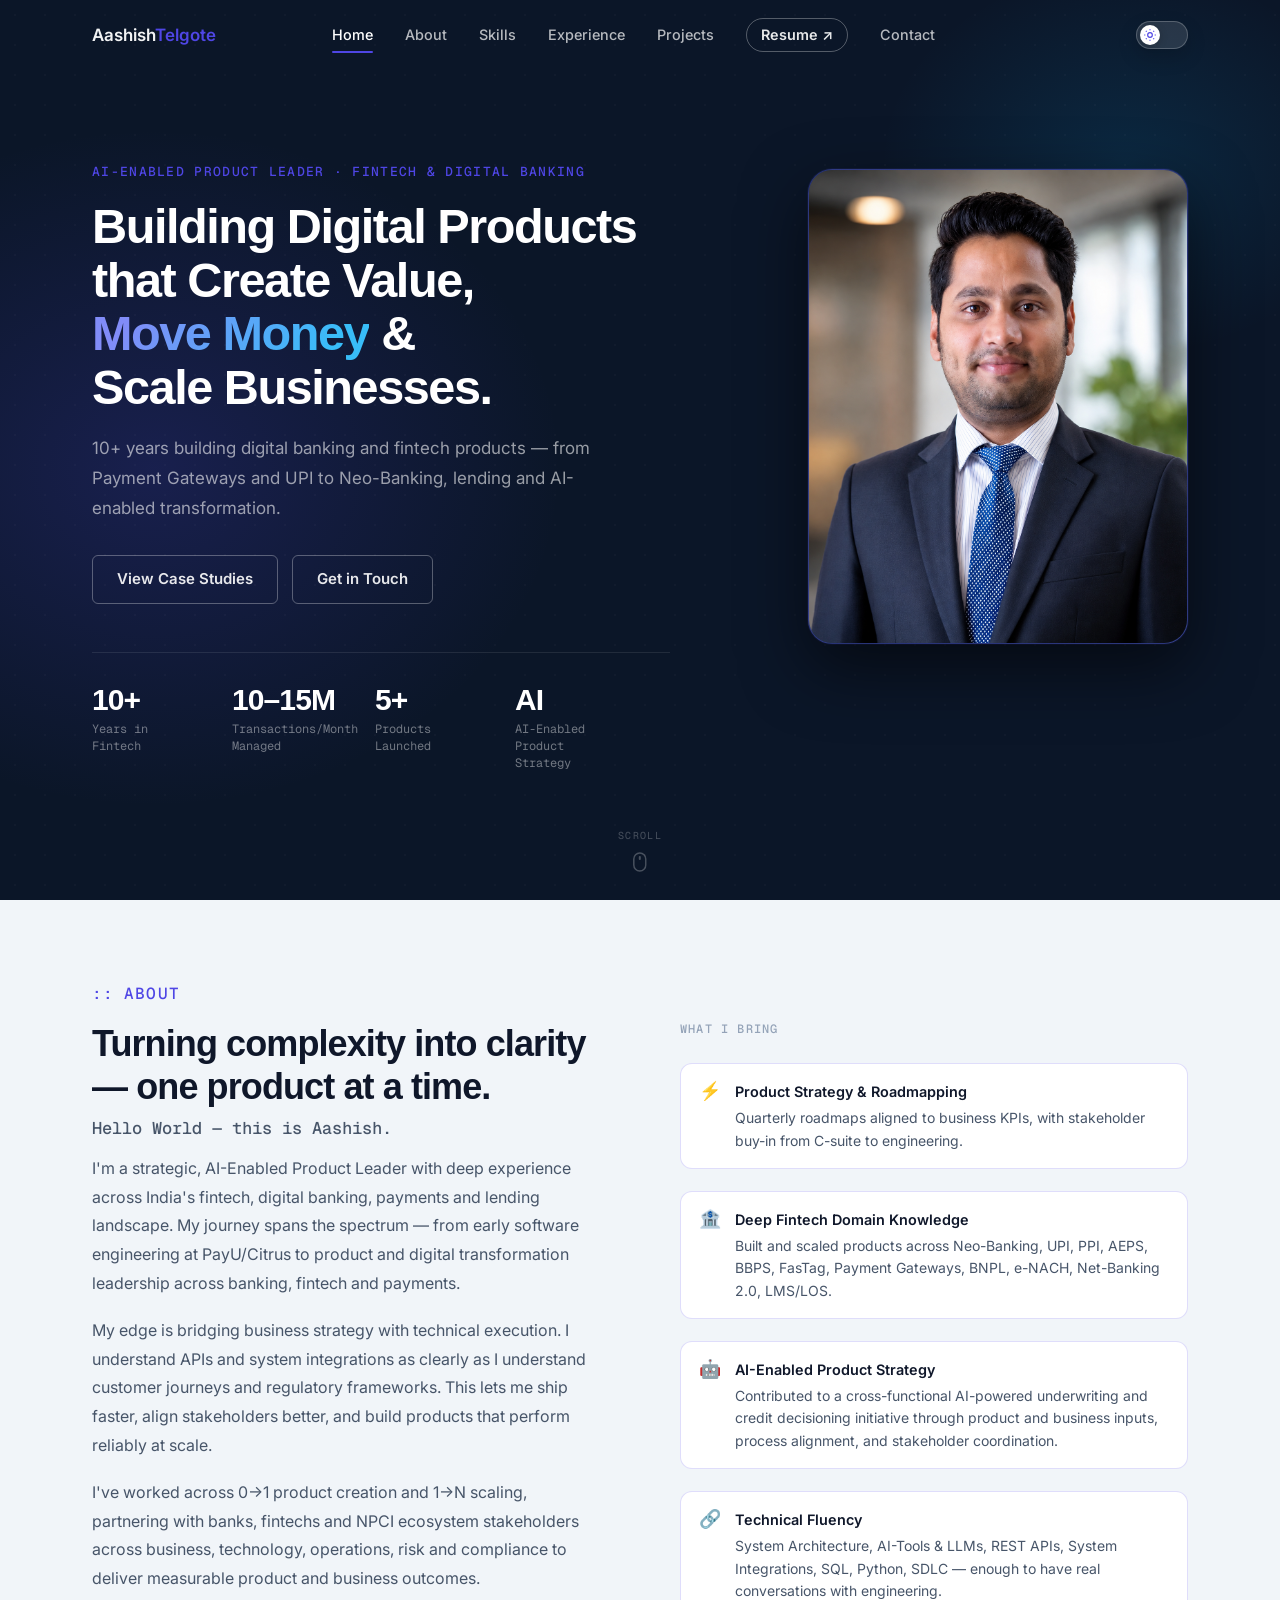
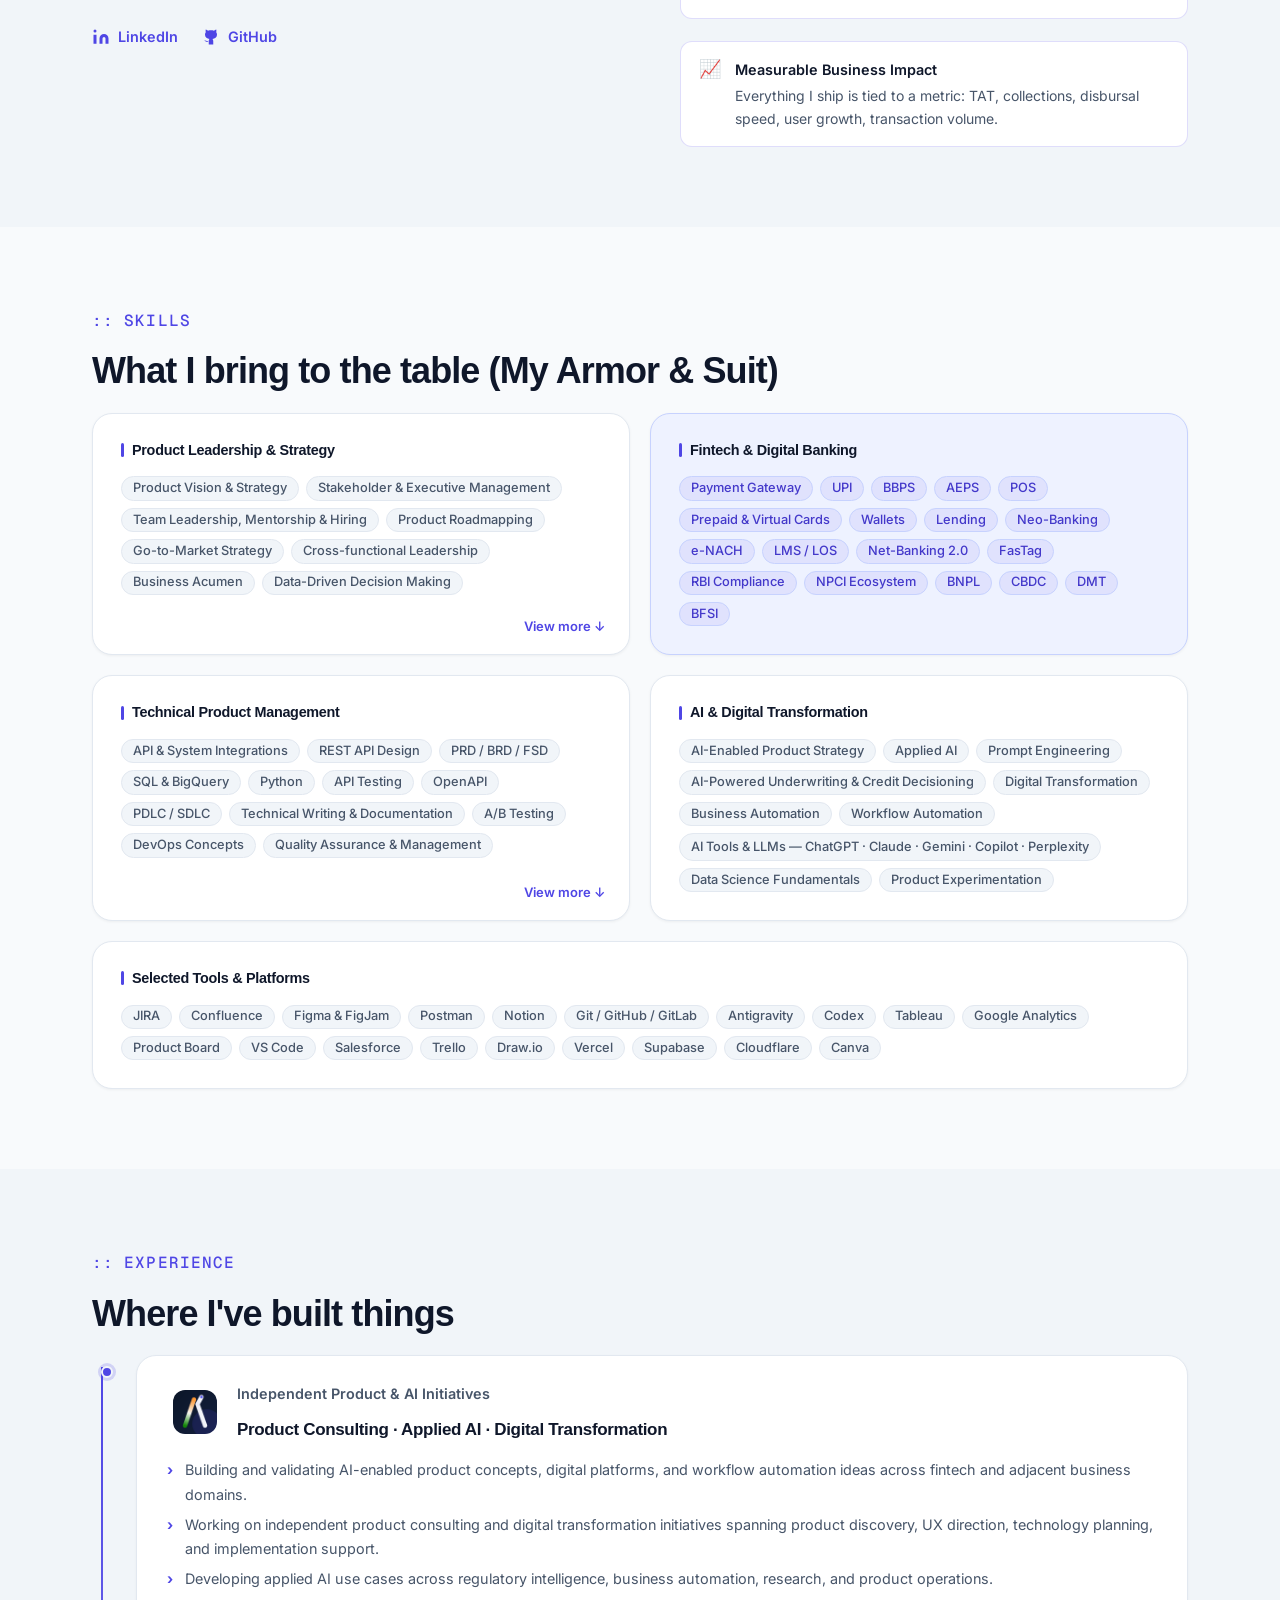
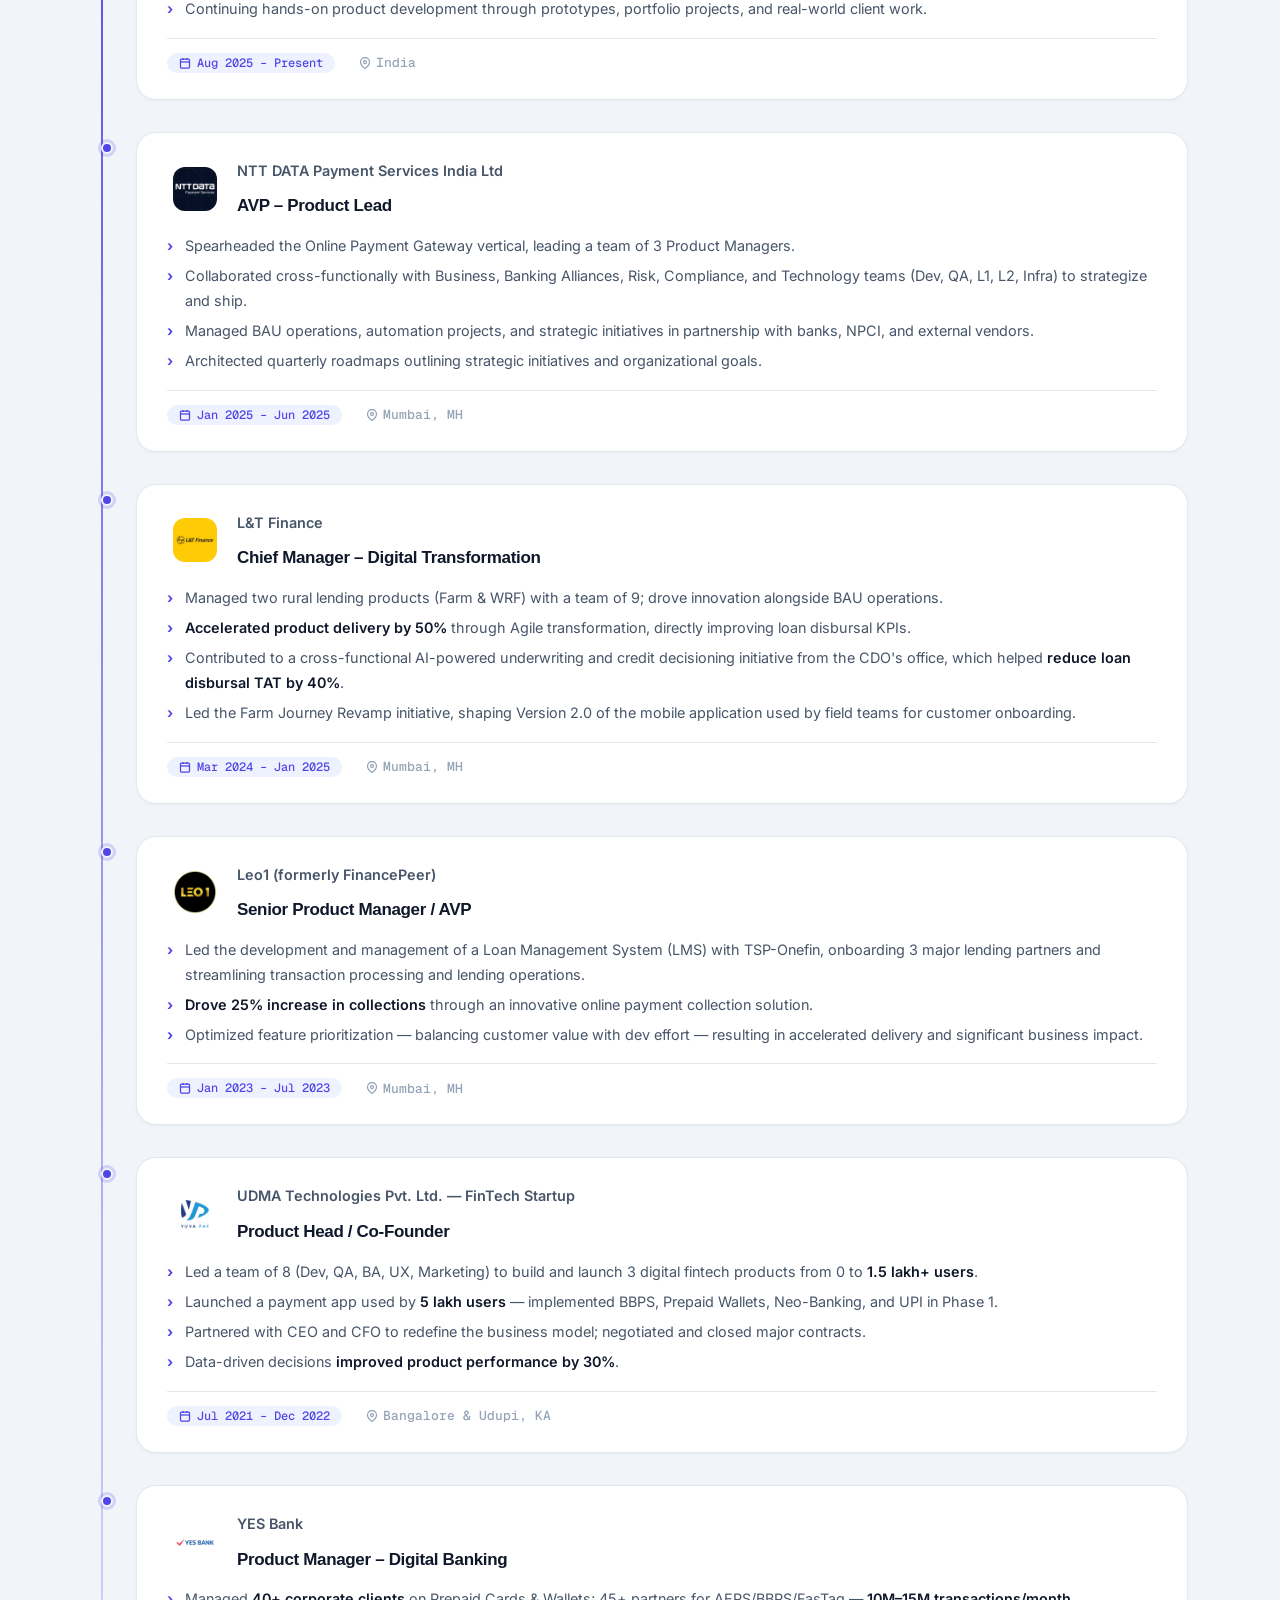
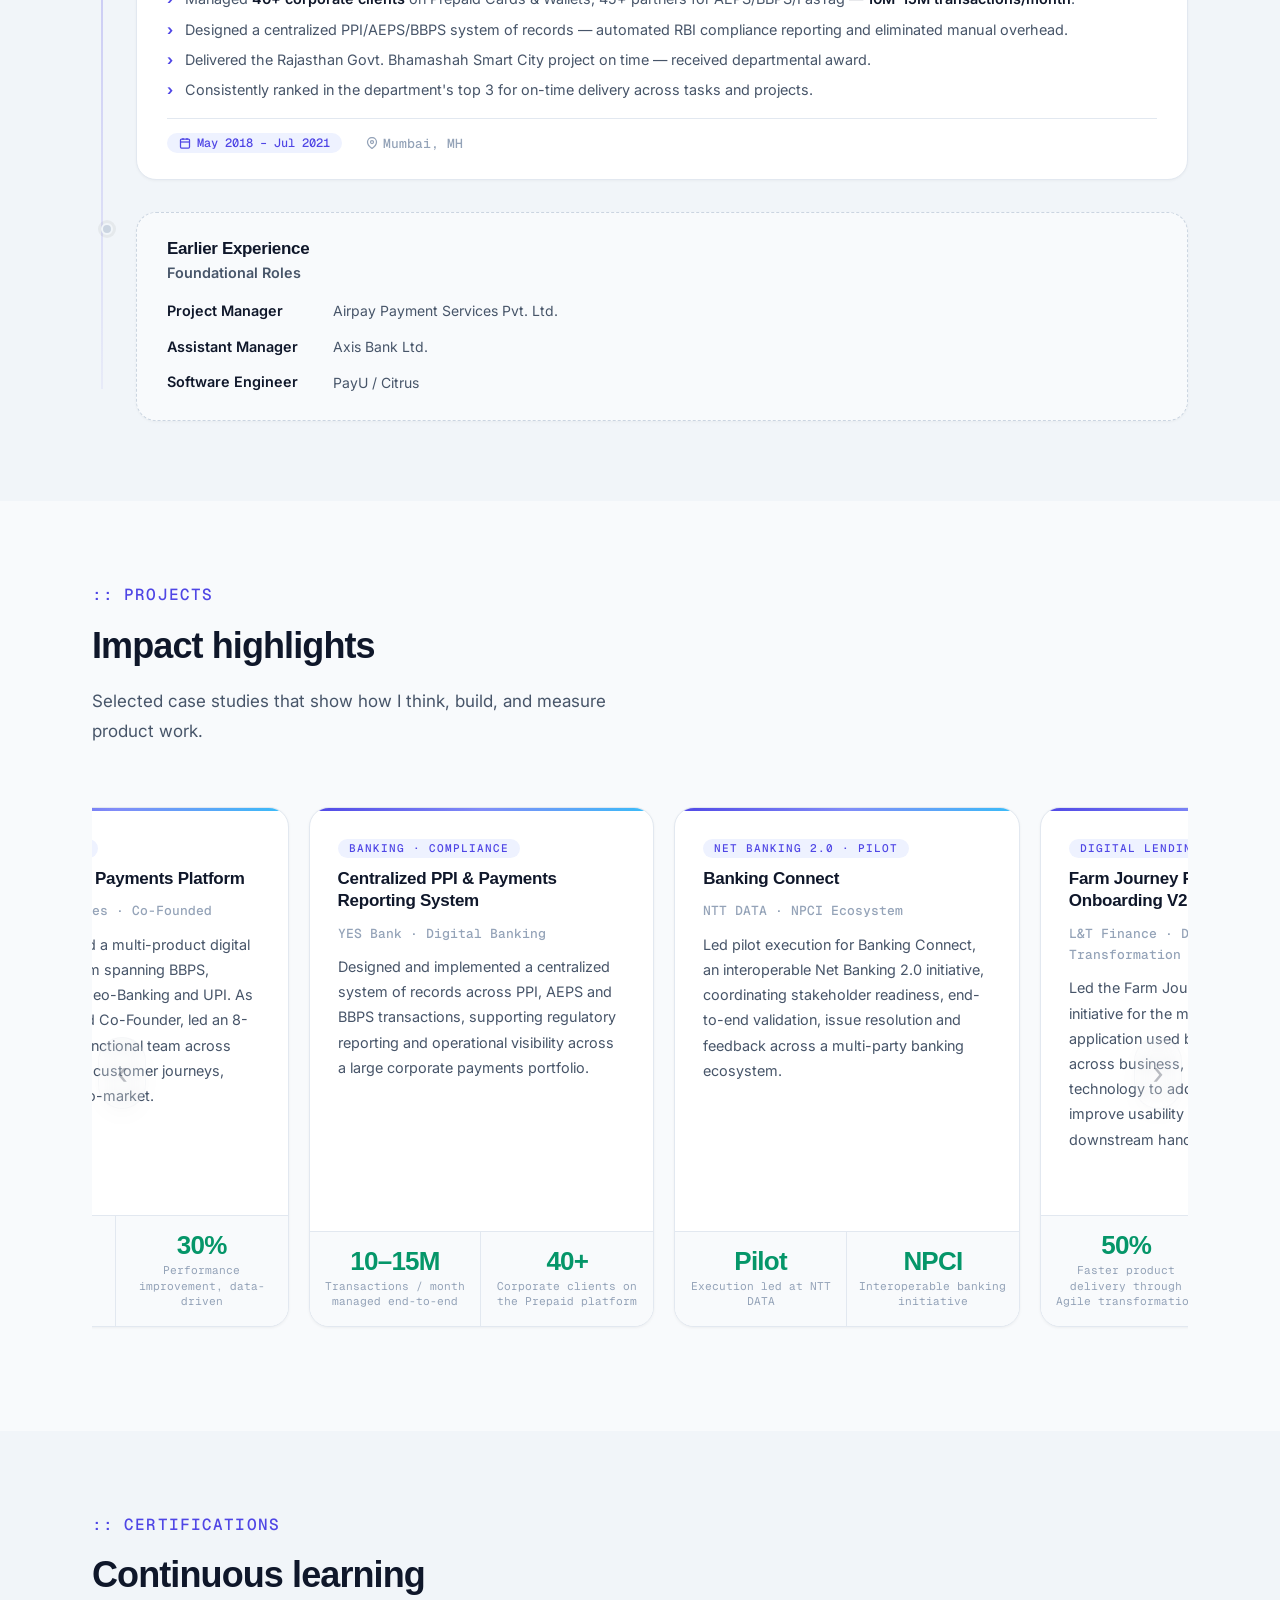
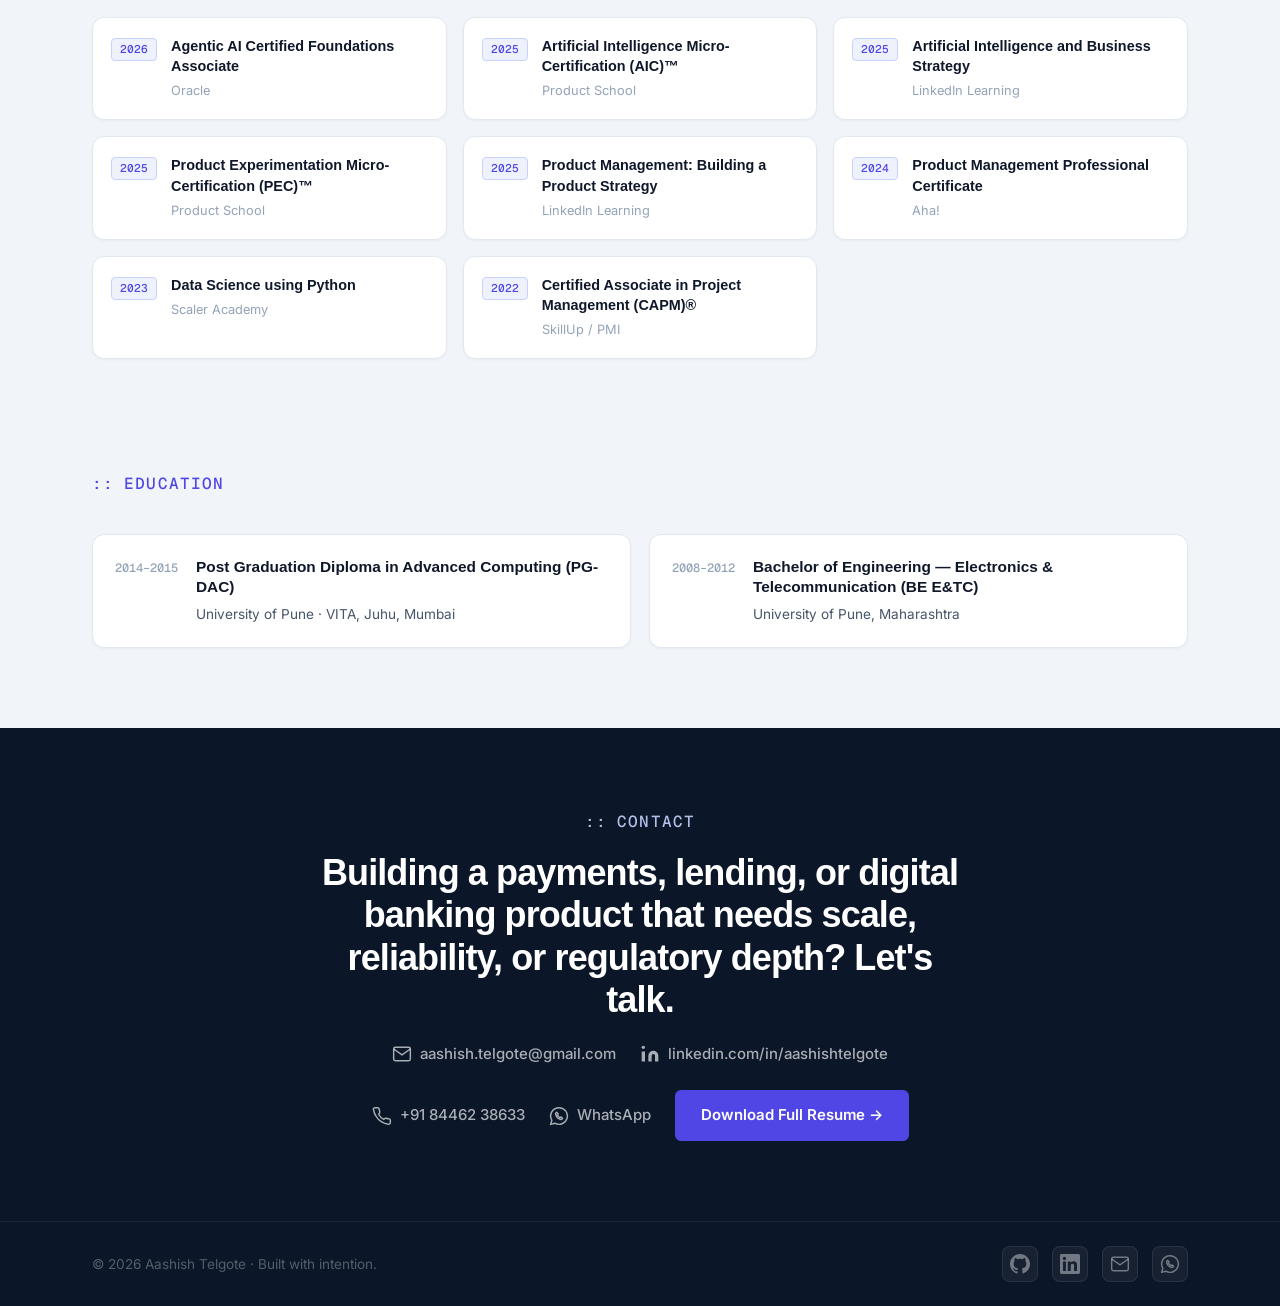
==== commit ebc65d6a: "Add new certification: Agentic AI Certified Foundations Associate from Oracle" ====
--- a/index.html
+++ b/index.html
@@ -711,6 +711,13 @@
         <h2 class="section-heading">Continuous learning</h2>
 
         <div class="certs__grid">
+          <div class="cert-card reveal">
+            <div class="cert-card__year">2026</div>
+            <div class="cert-card__body">
+              <p class="cert-card__name">Agentic AI Certified Foundations Associate</p>
+              <p class="cert-card__issuer">Oracle</p>
+            </div>
+          </div>
           <div class="cert-card reveal">
             <div class="cert-card__year">2025</div>
             <div class="cert-card__body">
